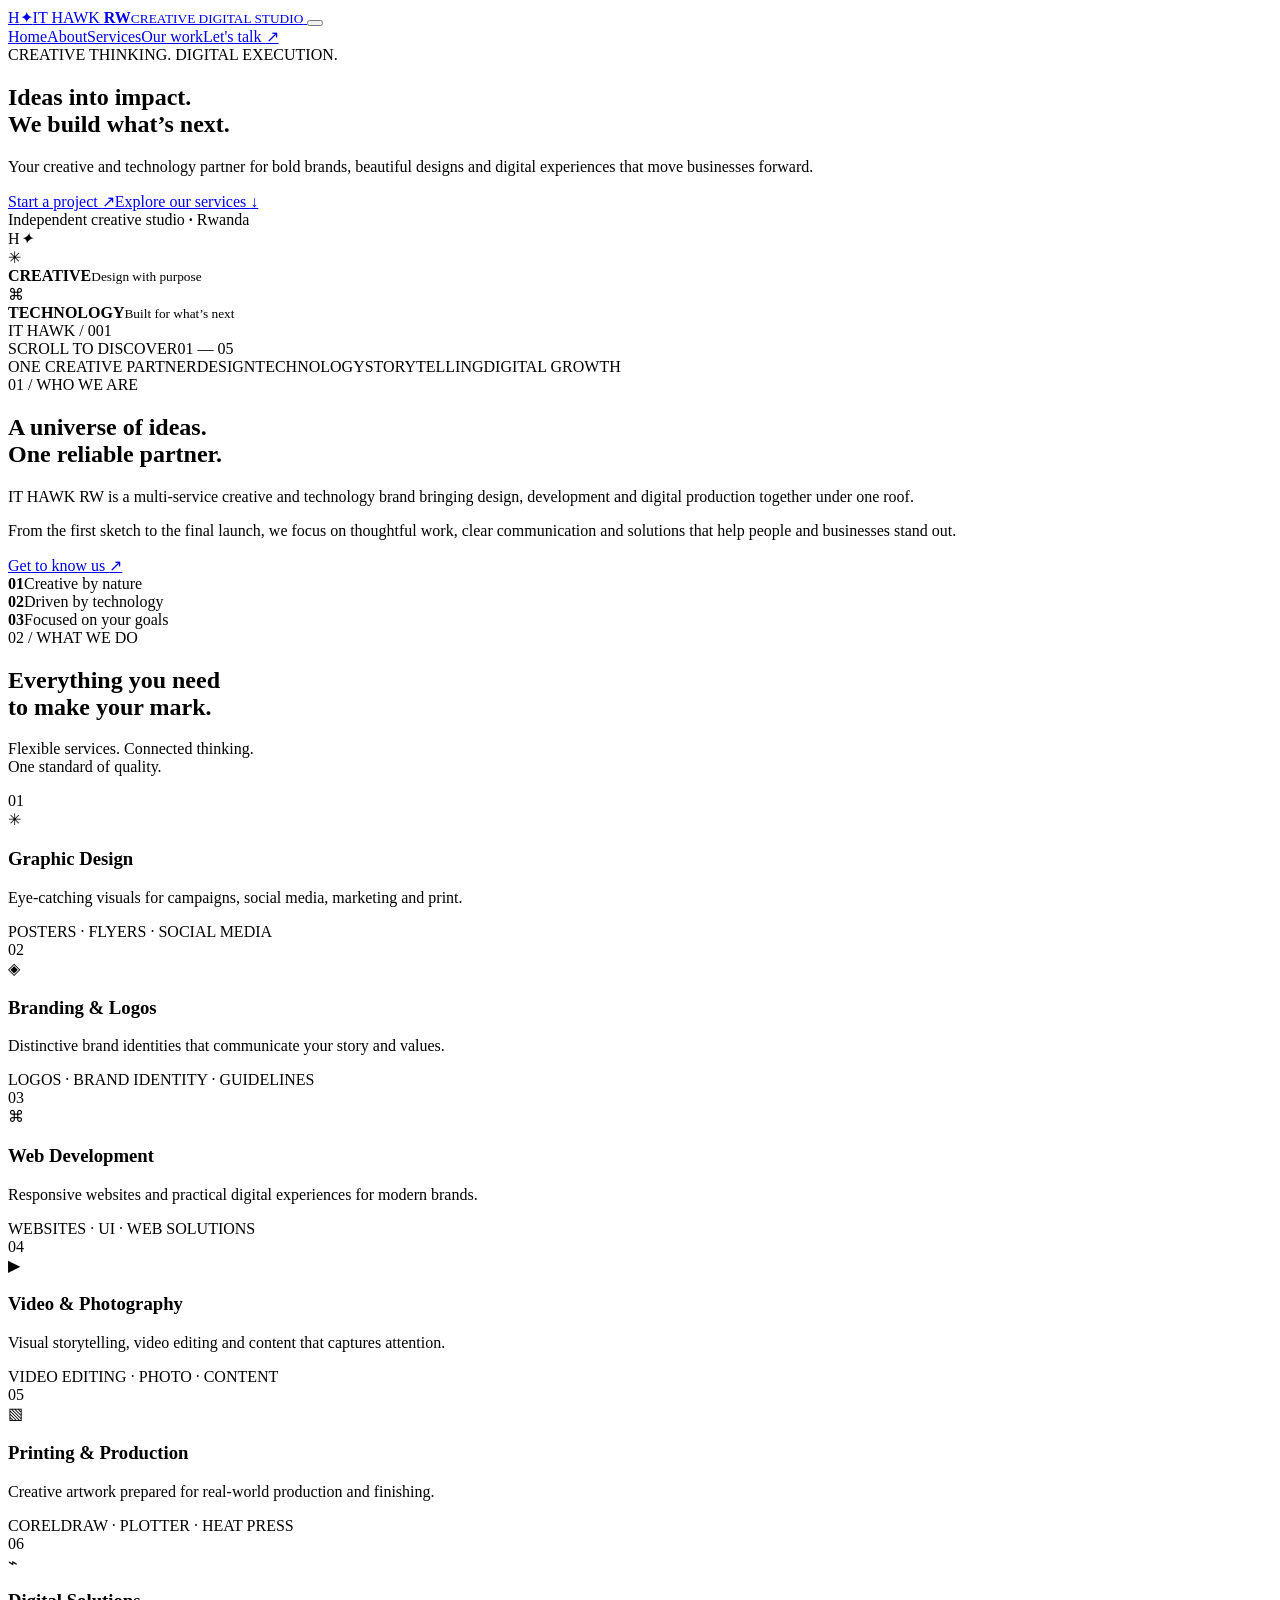
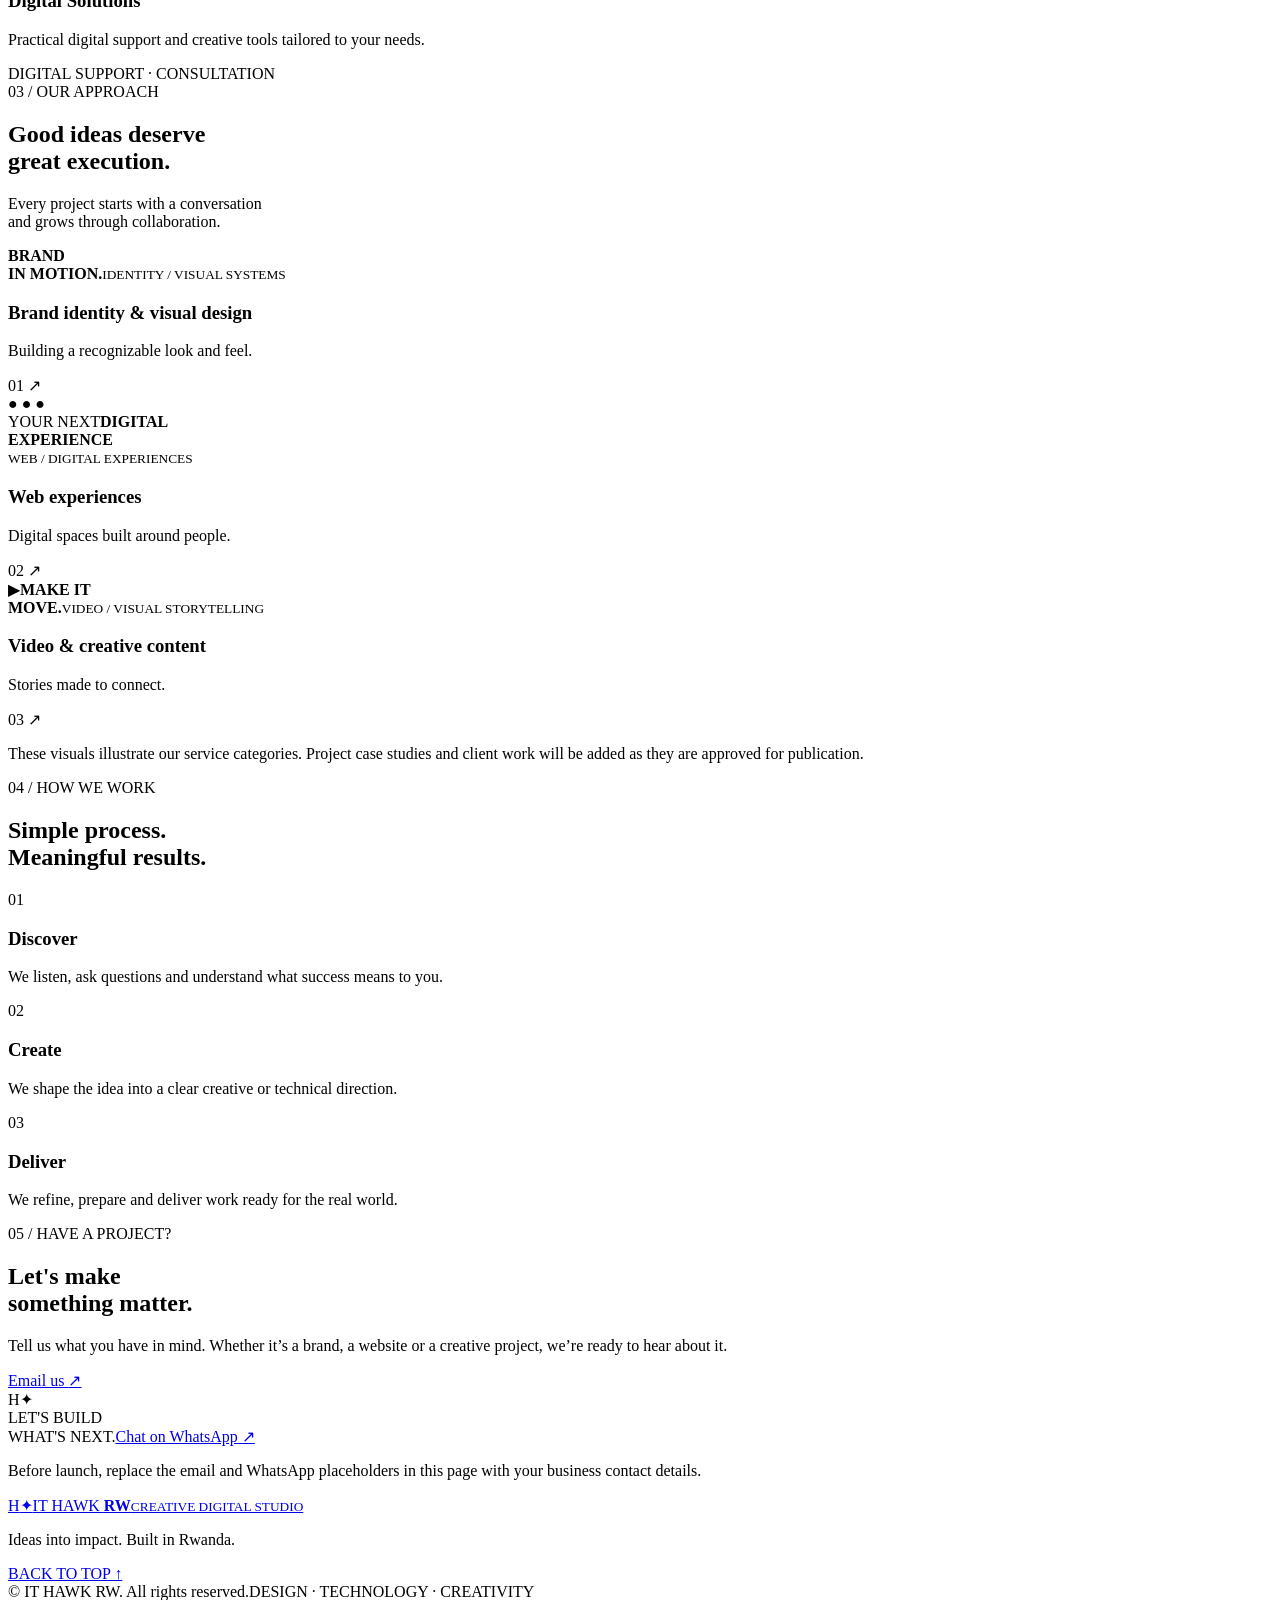
==== index.html @ 883e2d77 "Add IT HAWK RW business portfolio website" ====
<!DOCTYPE html>
<html lang="en">
<head>
  <meta charset="UTF-8">
  <meta name="viewport" content="width=device-width, initial-scale=1.0">
  <meta name="theme-color" content="#080d18">
  <meta name="description" content="IT HAWK RW — creative design, web development, video production, branding and digital solutions in Rwanda.">
  <meta name="keywords" content="IT HAWK RW, graphic design Rwanda, web development Rwanda, logo design, video editing, printing, digital solutions">
  <meta property="og:title" content="IT HAWK RW | Creative Digital Solutions">
  <meta property="og:description" content="Ideas into impact. Design, development and digital creativity from Rwanda.">
  <meta property="og:type" content="website">
  <title>IT HAWK RW | Creative Digital Solutions</title>
  <link rel="icon" href="favicon.svg" type="image/svg+xml">
  <link rel="preconnect" href="https://fonts.googleapis.com">
  <link rel="preconnect" href="https://fonts.gstatic.com" crossorigin>
  <link href="https://fonts.googleapis.com/css2?family=DM+Sans:wght@400;500;600;700&family=Space+Grotesk:wght@400;500;600;700&display=swap" rel="stylesheet">
  <link rel="stylesheet" href="styles.css">
</head>
<body>
  <div class="ambient ambient-one"></div><div class="ambient ambient-two"></div>
  <header class="site-header" id="top">
    <nav class="nav container" aria-label="Main navigation">
      <a class="brand" href="#top" aria-label="IT HAWK RW home">
        <span class="brand-mark">H<span>✦</span></span><span class="brand-name">IT HAWK <b>RW</b><small>CREATIVE DIGITAL STUDIO</small></span>
      </a>
      <button class="menu-toggle" aria-label="Toggle navigation" aria-expanded="false"><span></span><span></span><span></span></button>
      <div class="nav-links">
        <a href="#home">Home</a><a href="#about">About</a><a href="#services">Services</a><a href="#work">Our work</a><a href="#contact" class="nav-cta">Let's talk <span>↗</span></a>
      </div>
    </nav>
  </header>

  <main>
    <section class="hero section container" id="home">
      <div class="hero-copy reveal">
        <div class="eyebrow"><span class="status-dot"></span> CREATIVE THINKING. DIGITAL EXECUTION.</div>
        <h1>Ideas into <span class="gradient-text">impact.</span><br>We build what’s next.</h1>
        <p class="hero-description">Your creative and technology partner for bold brands, beautiful designs and digital experiences that move businesses forward.</p>
        <div class="hero-actions"><a class="button button-primary" href="#contact">Start a project <span>↗</span></a><a class="text-link" href="#services">Explore our services <span>↓</span></a></div>
        <div class="hero-note"><span class="note-line"></span><span>Independent creative studio <b>·</b> Rwanda</span></div>
      </div>
      <div class="hero-art reveal" aria-label="Abstract digital artwork">
        <div class="orbit orbit-a"></div><div class="orbit orbit-b"></div>
        <div class="art-grid"></div>
        <div class="art-core"><div class="core-ring"></div><span>H</span><i>✦</i></div>
        <div class="float-card card-top"><span class="mini-icon">✳</span><div><b>CREATIVE</b><small>Design with purpose</small></div></div>
        <div class="float-card card-bottom"><span class="mini-icon">⌘</span><div><b>TECHNOLOGY</b><small>Built for what’s next</small></div></div>
        <span class="art-label">IT HAWK / 001</span>
      </div>
      <div class="hero-bottom"><span>SCROLL TO DISCOVER</span><span class="scroll-line"></span><span>01 — 05</span></div>
    </section>

    <section class="trust-strip"><div class="container trust-inner"><span>ONE CREATIVE PARTNER</span><i></i><span>DESIGN</span><i></i><span>TECHNOLOGY</span><i></i><span>STORYTELLING</span><i></i><span>DIGITAL GROWTH</span></div></section>

    <section class="section container about-section" id="about">
      <div class="section-kicker reveal">01 / WHO WE ARE</div>
      <div class="about-grid">
        <h2 class="section-heading reveal">A universe of ideas.<br><span class="muted">One reliable partner.</span></h2>
        <div class="about-copy reveal"><p>IT HAWK RW is a multi-service creative and technology brand bringing design, development and digital production together under one roof.</p><p>From the first sketch to the final launch, we focus on thoughtful work, clear communication and solutions that help people and businesses stand out.</p><a class="text-link" href="#contact">Get to know us <span>↗</span></a></div>
      </div>
      <div class="value-row reveal"><div><strong>01</strong><span>Creative by nature</span></div><div><strong>02</strong><span>Driven by technology</span></div><div><strong>03</strong><span>Focused on your goals</span></div></div>
    </section>

    <section class="section services-section" id="services"><div class="container">
      <div class="section-kicker reveal">02 / WHAT WE DO</div>
      <div class="section-title-row reveal"><h2 class="section-heading">Everything you need<br><span class="muted">to make your mark.</span></h2><p>Flexible services. Connected thinking.<br>One standard of quality.</p></div>
      <div class="services-grid">
        <article class="service-card reveal"><span class="service-number">01</span><div class="service-icon">✳</div><h3>Graphic Design</h3><p>Eye-catching visuals for campaigns, social media, marketing and print.</p><span class="service-tags">POSTERS · FLYERS · SOCIAL MEDIA</span></article>
        <article class="service-card reveal"><span class="service-number">02</span><div class="service-icon">◈</div><h3>Branding & Logos</h3><p>Distinctive brand identities that communicate your story and values.</p><span class="service-tags">LOGOS · BRAND IDENTITY · GUIDELINES</span></article>
        <article class="service-card reveal"><span class="service-number">03</span><div class="service-icon">⌘</div><h3>Web Development</h3><p>Responsive websites and practical digital experiences for modern brands.</p><span class="service-tags">WEBSITES · UI · WEB SOLUTIONS</span></article>
        <article class="service-card reveal"><span class="service-number">04</span><div class="service-icon">▶</div><h3>Video & Photography</h3><p>Visual storytelling, video editing and content that captures attention.</p><span class="service-tags">VIDEO EDITING · PHOTO · CONTENT</span></article>
        <article class="service-card reveal"><span class="service-number">05</span><div class="service-icon">▧</div><h3>Printing & Production</h3><p>Creative artwork prepared for real-world production and finishing.</p><span class="service-tags">CORELDRAW · PLOTTER · HEAT PRESS</span></article>
        <article class="service-card reveal"><span class="service-number">06</span><div class="service-icon">⌁</div><h3>Digital Solutions</h3><p>Practical digital support and creative tools tailored to your needs.</p><span class="service-tags">DIGITAL SUPPORT · CONSULTATION</span></article>
      </div>
    </div></section>

    <section class="section container work-section" id="work">
      <div class="section-kicker reveal">03 / OUR APPROACH</div>
      <div class="section-title-row reveal"><h2 class="section-heading">Good ideas deserve<br><span class="muted">great execution.</span></h2><p>Every project starts with a conversation<br>and grows through collaboration.</p></div>
      <div class="work-grid">
        <article class="work-card work-large reveal"><div class="work-visual visual-brand"><span class="visual-orbit"></span><b>BRAND<br>IN MOTION.</b><small>IDENTITY / VISUAL SYSTEMS</small></div><div class="work-caption"><div><h3>Brand identity & visual design</h3><p>Building a recognizable look and feel.</p></div><span>01 ↗</span></div></article>
        <article class="work-card reveal"><div class="work-visual visual-web"><div class="browser-frame"><div class="browser-dots">● ● ●</div><div class="browser-content"><span>YOUR NEXT</span><b>DIGITAL<br>EXPERIENCE</b><i></i></div></div><small>WEB / DIGITAL EXPERIENCES</small></div><div class="work-caption"><div><h3>Web experiences</h3><p>Digital spaces built around people.</p></div><span>02 ↗</span></div></article>
        <article class="work-card reveal"><div class="work-visual visual-motion"><span class="play-symbol">▶</span><b>MAKE IT<br>MOVE.</b><small>VIDEO / VISUAL STORYTELLING</small></div><div class="work-caption"><div><h3>Video & creative content</h3><p>Stories made to connect.</p></div><span>03 ↗</span></div></article>
      </div>
      <p class="work-disclaimer">These visuals illustrate our service categories. Project case studies and client work will be added as they are approved for publication.</p>
    </section>

    <section class="process-section"><div class="container section">
      <div class="section-kicker reveal">04 / HOW WE WORK</div><h2 class="section-heading reveal">Simple process.<br><span class="muted">Meaningful results.</span></h2>
      <div class="process-grid"><div class="process-step reveal"><span>01</span><h3>Discover</h3><p>We listen, ask questions and understand what success means to you.</p></div><div class="process-step reveal"><span>02</span><h3>Create</h3><p>We shape the idea into a clear creative or technical direction.</p></div><div class="process-step reveal"><span>03</span><h3>Deliver</h3><p>We refine, prepare and deliver work ready for the real world.</p></div></div>
    </div></section>

    <section class="section container contact-section" id="contact">
      <div class="contact-panel reveal"><div class="contact-copy"><div class="section-kicker">05 / HAVE A PROJECT?</div><h2>Let's make<br><span class="gradient-text">something matter.</span></h2><p>Tell us what you have in mind. Whether it’s a brand, a website or a creative project, we’re ready to hear about it.</p><a class="button button-primary" href="mailto:YOUR_EMAIL_HERE?subject=Project%20inquiry%20-%20IT%20HAWK%20RW">Email us <span>↗</span></a></div><div class="contact-side"><div class="contact-orbit">H<span>✦</span></div><span>LET'S BUILD<br>WHAT'S NEXT.</span><a href="https://wa.me/YOUR_WHATSAPP_NUMBER" class="whatsapp-link" target="_blank" rel="noopener">Chat on WhatsApp ↗</a></div></div>
      <p class="contact-note">Before launch, replace the email and WhatsApp placeholders in this page with your business contact details.</p>
    </section>
  </main>

  <footer class="footer"><div class="container footer-main"><a class="brand" href="#top"><span class="brand-mark">H<span>✦</span></span><span class="brand-name">IT HAWK <b>RW</b><small>CREATIVE DIGITAL STUDIO</small></span></a><p>Ideas into impact. Built in Rwanda.</p><a href="#top" class="back-top">BACK TO TOP ↑</a></div><div class="container footer-bottom"><span>© <span id="year"></span> IT HAWK RW. All rights reserved.</span><span>DESIGN · TECHNOLOGY · CREATIVITY</span></div></footer>
  <script src="script.js"></script>
</body>
</html>
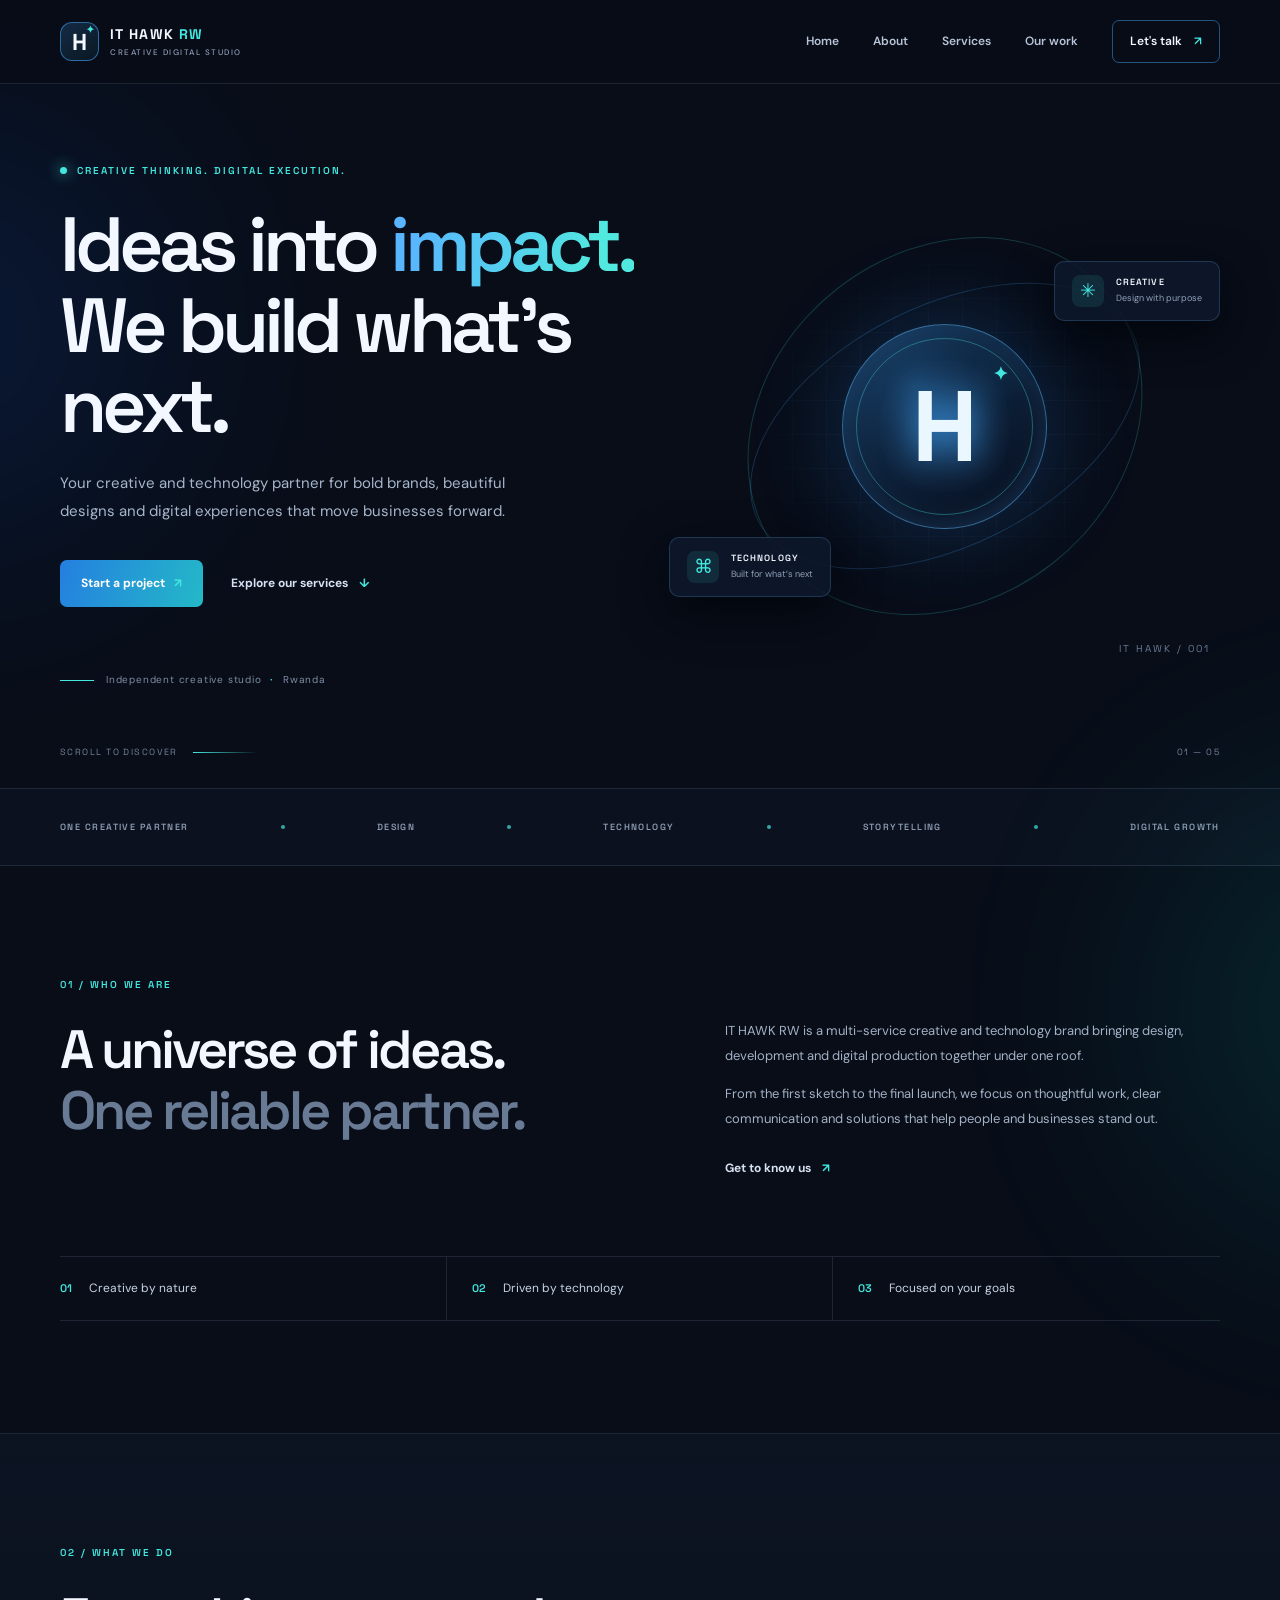
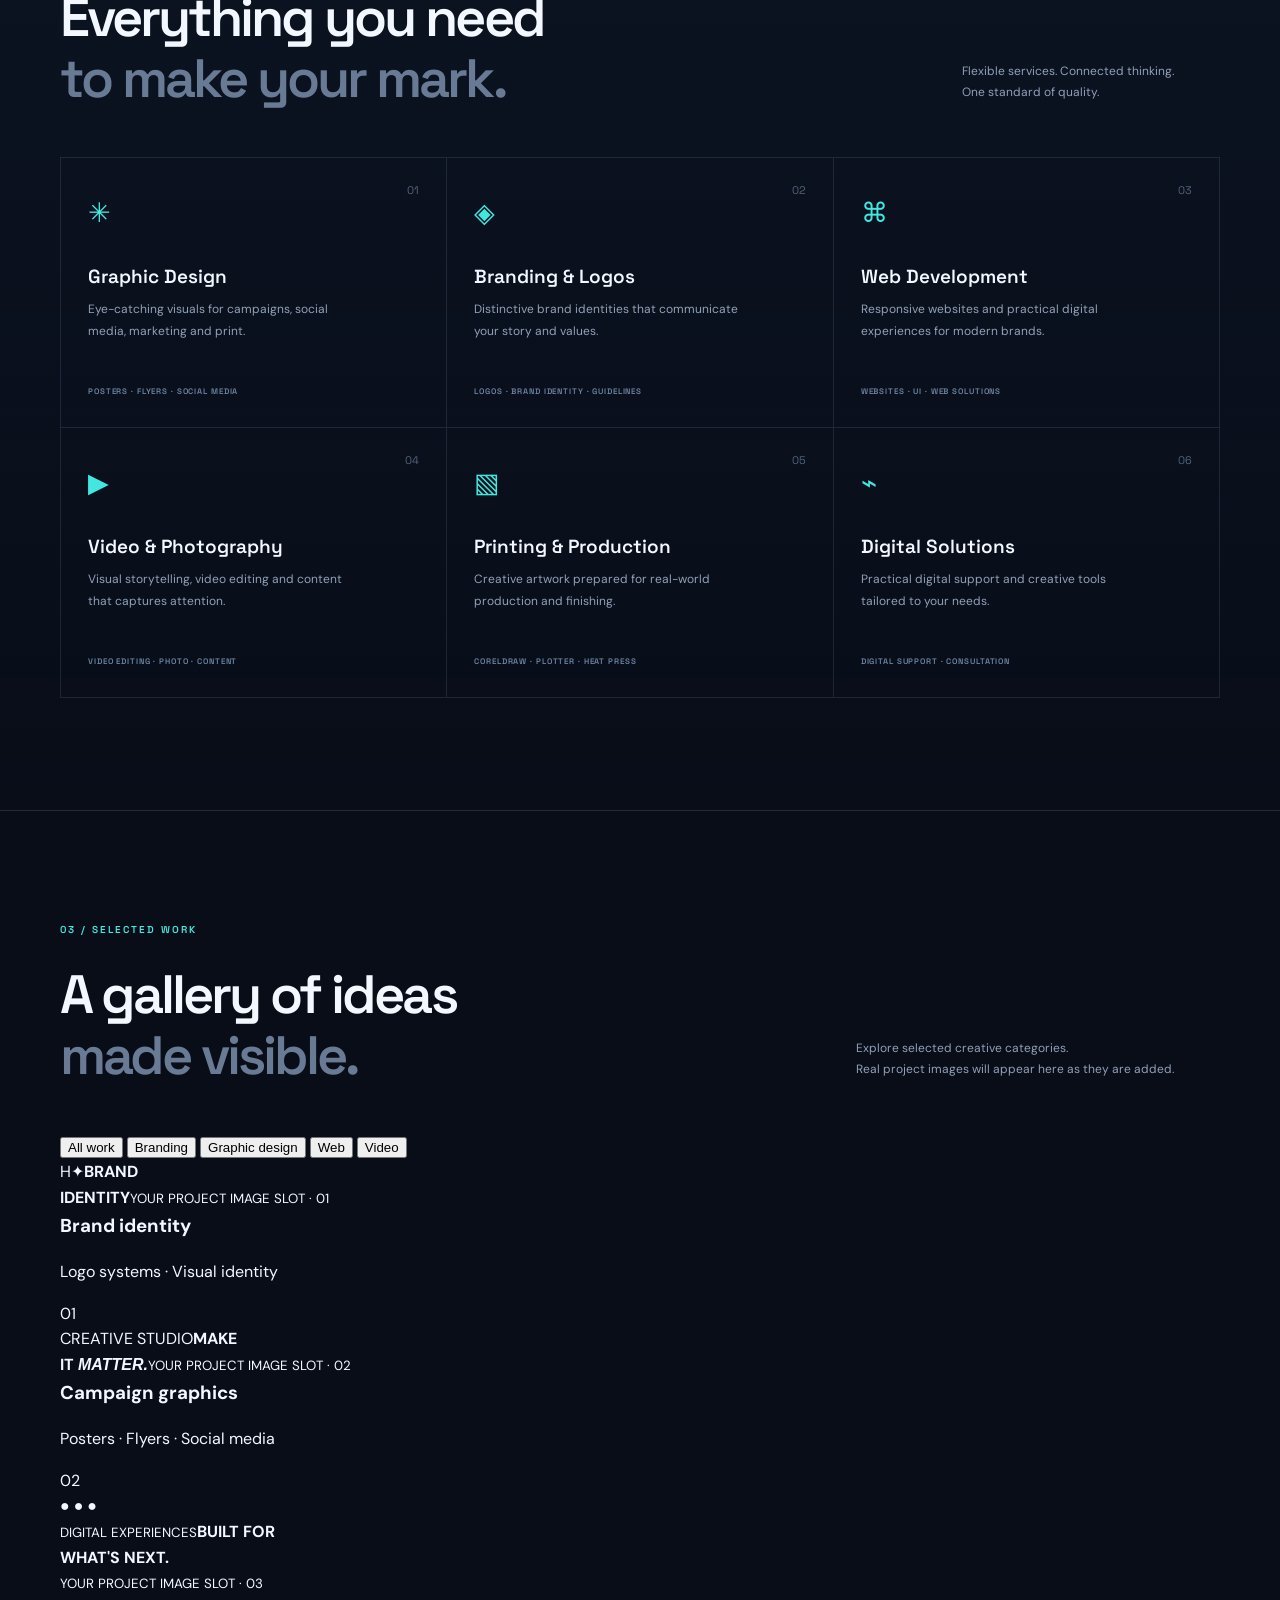
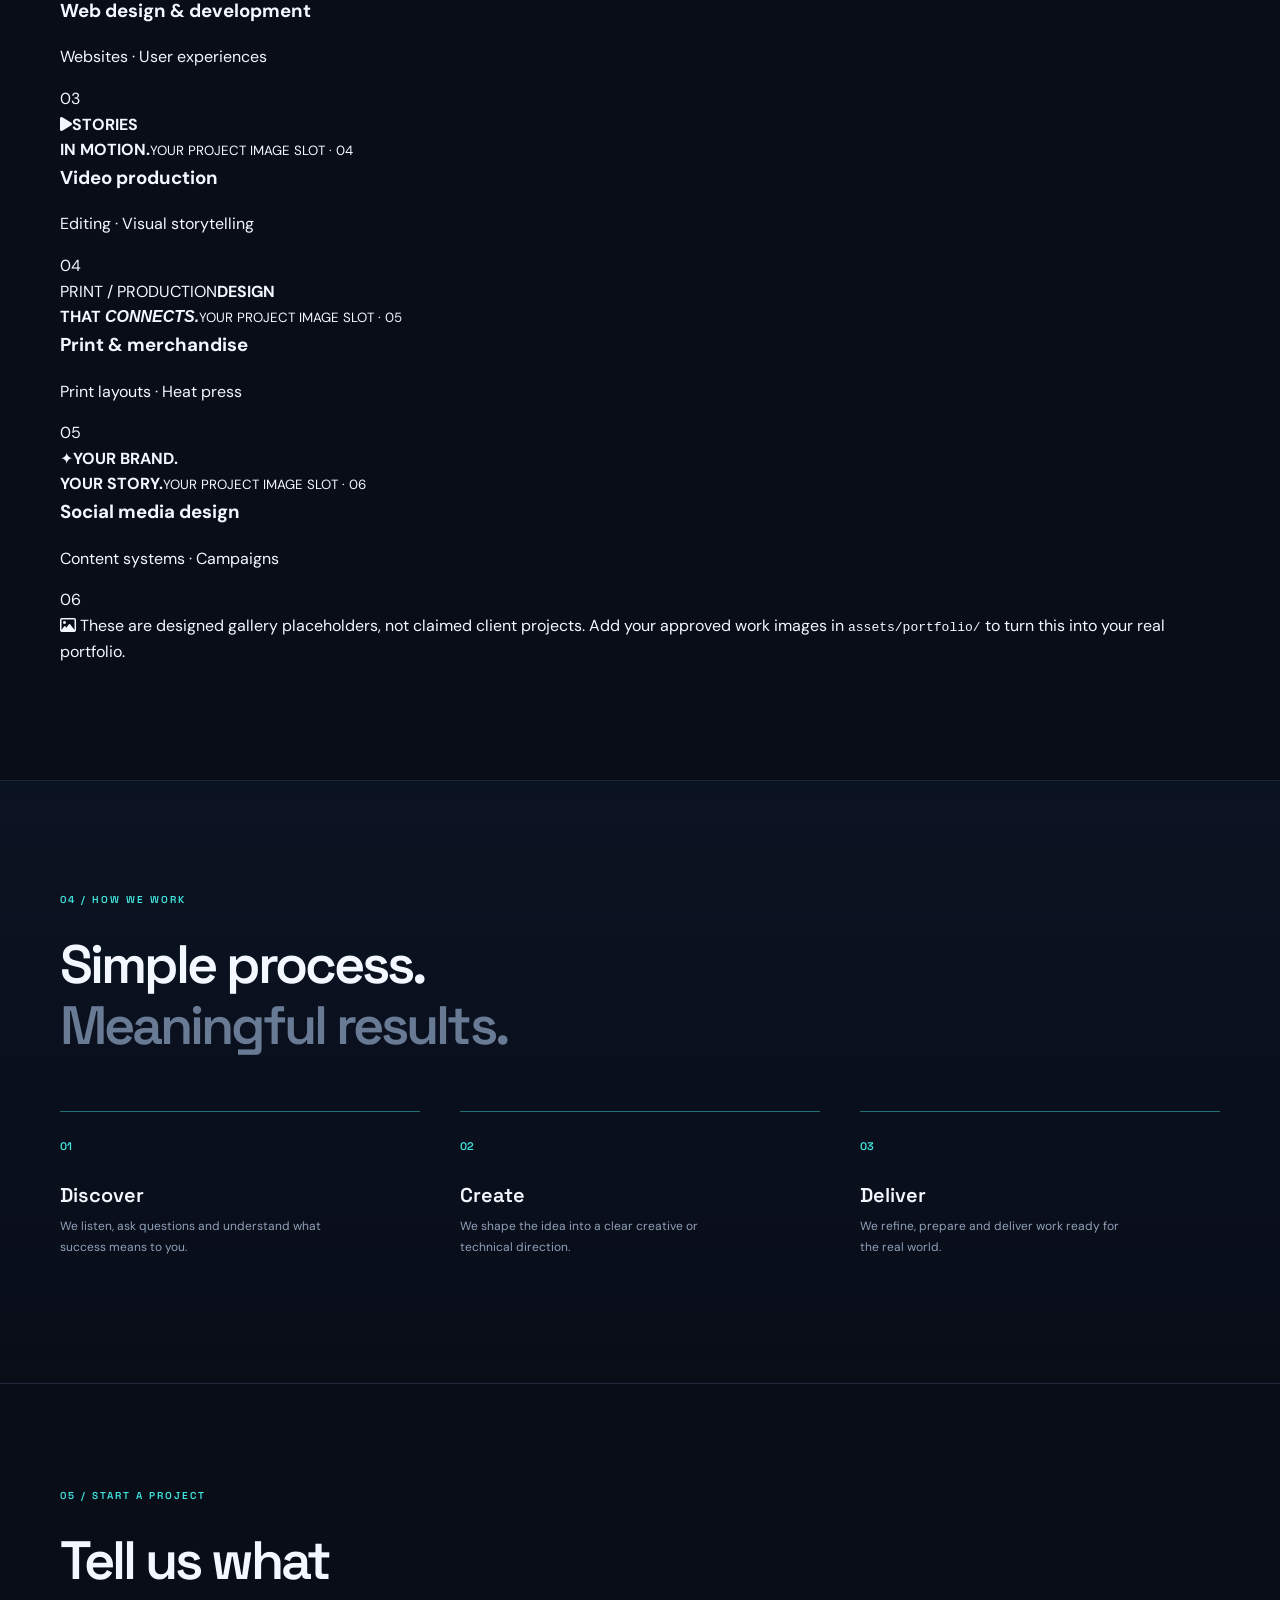
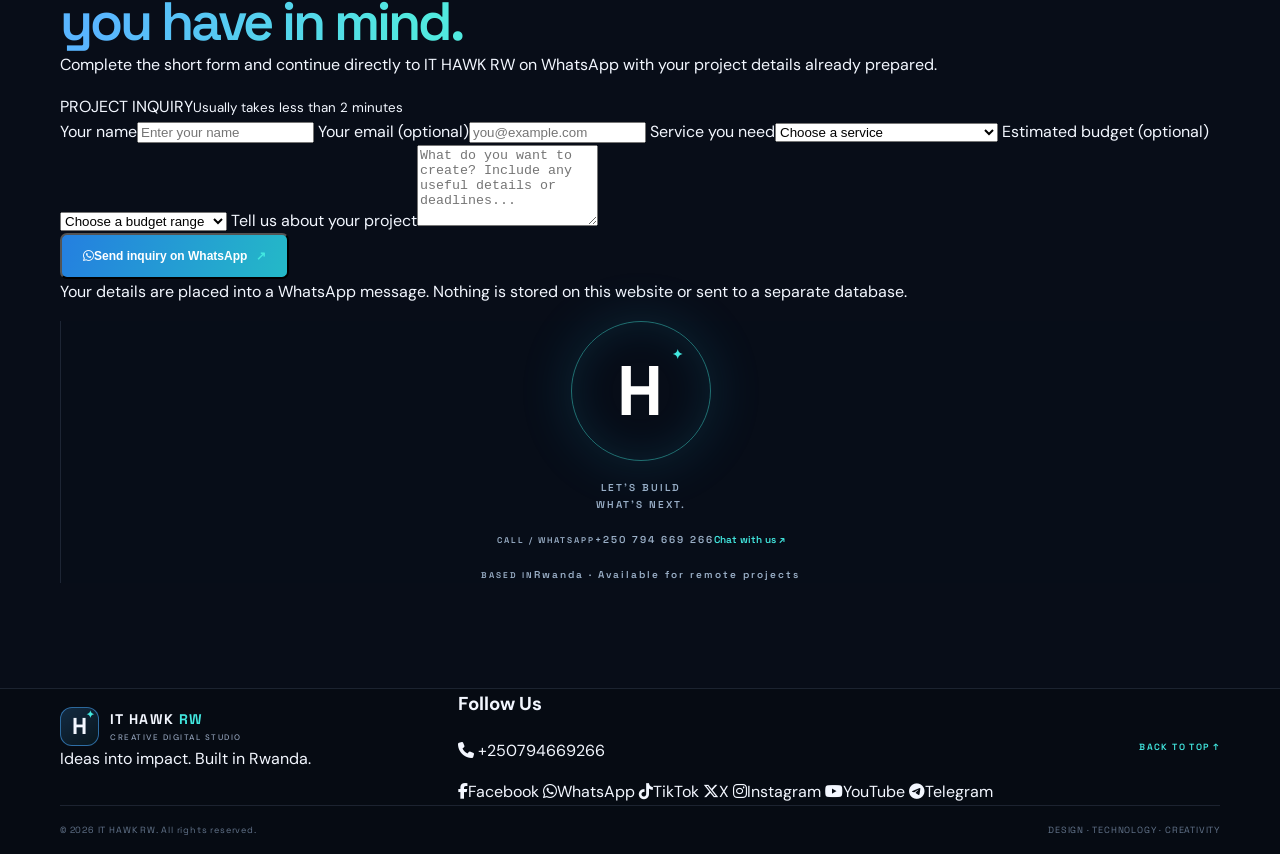
==== commit b5b3b4b4: "Upgrade portfolio gallery and WhatsApp inquiry experience" ====
--- a/index.html
+++ b/index.html
@@ -15,6 +15,7 @@
   <link rel="preconnect" href="https://fonts.gstatic.com" crossorigin>
   <link href="https://fonts.googleapis.com/css2?family=DM+Sans:wght@400;500;600;700&family=Space+Grotesk:wght@400;500;600;700&display=swap" rel="stylesheet">
   <link rel="stylesheet" href="styles.css">
+  <link rel="stylesheet" href="https://cdnjs.cloudflare.com/ajax/libs/font-awesome/6.5.2/css/all.min.css" referrerpolicy="no-referrer">
 </head>
 <body>
   <div class="ambient ambient-one"></div><div class="ambient ambient-two"></div>
@@ -75,14 +76,42 @@
     </div></section>
 
     <section class="section container work-section" id="work">
-      <div class="section-kicker reveal">03 / OUR APPROACH</div>
-      <div class="section-title-row reveal"><h2 class="section-heading">Good ideas deserve<br><span class="muted">great execution.</span></h2><p>Every project starts with a conversation<br>and grows through collaboration.</p></div>
-      <div class="work-grid">
-        <article class="work-card work-large reveal"><div class="work-visual visual-brand"><span class="visual-orbit"></span><b>BRAND<br>IN MOTION.</b><small>IDENTITY / VISUAL SYSTEMS</small></div><div class="work-caption"><div><h3>Brand identity & visual design</h3><p>Building a recognizable look and feel.</p></div><span>01 ↗</span></div></article>
-        <article class="work-card reveal"><div class="work-visual visual-web"><div class="browser-frame"><div class="browser-dots">● ● ●</div><div class="browser-content"><span>YOUR NEXT</span><b>DIGITAL<br>EXPERIENCE</b><i></i></div></div><small>WEB / DIGITAL EXPERIENCES</small></div><div class="work-caption"><div><h3>Web experiences</h3><p>Digital spaces built around people.</p></div><span>02 ↗</span></div></article>
-        <article class="work-card reveal"><div class="work-visual visual-motion"><span class="play-symbol">▶</span><b>MAKE IT<br>MOVE.</b><small>VIDEO / VISUAL STORYTELLING</small></div><div class="work-caption"><div><h3>Video & creative content</h3><p>Stories made to connect.</p></div><span>03 ↗</span></div></article>
+      <div class="section-kicker reveal">03 / SELECTED WORK</div>
+      <div class="section-title-row reveal"><h2 class="section-heading">A gallery of ideas<br><span class="muted">made visible.</span></h2><p>Explore selected creative categories.<br>Real project images will appear here as they are added.</p></div>
+      <div class="gallery-filters reveal" role="group" aria-label="Filter portfolio projects">
+        <button class="gallery-filter active" type="button" data-filter="all" aria-pressed="true">All work</button>
+        <button class="gallery-filter" type="button" data-filter="branding" aria-pressed="false">Branding</button>
+        <button class="gallery-filter" type="button" data-filter="graphic" aria-pressed="false">Graphic design</button>
+        <button class="gallery-filter" type="button" data-filter="web" aria-pressed="false">Web</button>
+        <button class="gallery-filter" type="button" data-filter="video" aria-pressed="false">Video</button>
       </div>
-      <p class="work-disclaimer">These visuals illustrate our service categories. Project case studies and client work will be added as they are approved for publication.</p>
+      <div class="gallery-grid" id="portfolio-gallery">
+        <article class="gallery-card reveal" data-category="branding">
+          <div class="gallery-art gallery-brand"><span class="gallery-art-mark">H<span>✦</span></span><b>BRAND<br>IDENTITY</b><small>YOUR PROJECT IMAGE SLOT · 01</small></div>
+          <div class="gallery-caption"><div><h3>Brand identity</h3><p>Logo systems · Visual identity</p></div><span>01</span></div>
+        </article>
+        <article class="gallery-card reveal" data-category="graphic">
+          <div class="gallery-art gallery-poster"><span class="poster-kicker">CREATIVE STUDIO</span><b>MAKE<br>IT <i>MATTER.</i></b><small>YOUR PROJECT IMAGE SLOT · 02</small></div>
+          <div class="gallery-caption"><div><h3>Campaign graphics</h3><p>Posters · Flyers · Social media</p></div><span>02</span></div>
+        </article>
+        <article class="gallery-card reveal" data-category="web">
+          <div class="gallery-art gallery-interface"><div class="mini-browser"><div class="mini-browser-top">● ● ●</div><div class="mini-browser-body"><small>DIGITAL EXPERIENCES</small><b>BUILT FOR<br>WHAT'S NEXT.</b><i></i></div></div><small>YOUR PROJECT IMAGE SLOT · 03</small></div>
+          <div class="gallery-caption"><div><h3>Web design & development</h3><p>Websites · User experiences</p></div><span>03</span></div>
+        </article>
+        <article class="gallery-card reveal" data-category="video">
+          <div class="gallery-art gallery-motion"><span class="motion-play"><i class="fa-solid fa-play"></i></span><b>STORIES<br>IN MOTION.</b><small>YOUR PROJECT IMAGE SLOT · 04</small></div>
+          <div class="gallery-caption"><div><h3>Video production</h3><p>Editing · Visual storytelling</p></div><span>04</span></div>
+        </article>
+        <article class="gallery-card reveal" data-category="graphic">
+          <div class="gallery-art gallery-print"><span>PRINT / PRODUCTION</span><b>DESIGN<br>THAT <i>CONNECTS.</i></b><small>YOUR PROJECT IMAGE SLOT · 05</small></div>
+          <div class="gallery-caption"><div><h3>Print & merchandise</h3><p>Print layouts · Heat press</p></div><span>05</span></div>
+        </article>
+        <article class="gallery-card reveal" data-category="branding">
+          <div class="gallery-art gallery-social"><span class="social-orbit">✦</span><b>YOUR BRAND.<br>YOUR STORY.</b><small>YOUR PROJECT IMAGE SLOT · 06</small></div>
+          <div class="gallery-caption"><div><h3>Social media design</h3><p>Content systems · Campaigns</p></div><span>06</span></div>
+        </article>
+      </div>
+      <p class="gallery-note"><i class="fa-regular fa-image"></i> These are designed gallery placeholders, not claimed client projects. Add your approved work images in <code>assets/portfolio/</code> to turn this into your real portfolio.</p>
     </section>
 
     <section class="process-section"><div class="container section">
@@ -91,12 +120,50 @@
     </div></section>
 
     <section class="section container contact-section" id="contact">
-      <div class="contact-panel reveal"><div class="contact-copy"><div class="section-kicker">05 / HAVE A PROJECT?</div><h2>Let's make<br><span class="gradient-text">something matter.</span></h2><p>Tell us what you have in mind. Whether it’s a brand, a website or a creative project, we’re ready to hear about it.</p><a class="button button-primary" href="mailto:YOUR_EMAIL_HERE?subject=Project%20inquiry%20-%20IT%20HAWK%20RW">Email us <span>↗</span></a></div><div class="contact-side"><div class="contact-orbit">H<span>✦</span></div><span>LET'S BUILD<br>WHAT'S NEXT.</span><a href="https://wa.me/YOUR_WHATSAPP_NUMBER" class="whatsapp-link" target="_blank" rel="noopener">Chat on WhatsApp ↗</a></div></div>
-      <p class="contact-note">Before launch, replace the email and WhatsApp placeholders in this page with your business contact details.</p>
+      <div class="contact-heading reveal"><div class="section-kicker">05 / START A PROJECT</div><h2 class="section-heading">Tell us what<br><span class="gradient-text">you have in mind.</span></h2><p>Complete the short form and continue directly to IT HAWK RW on WhatsApp with your project details already prepared.</p></div>
+      <div class="contact-layout">
+        <form class="inquiry-form reveal" id="inquiry-form">
+          <div class="form-heading"><span>PROJECT INQUIRY</span><small>Usually takes less than 2 minutes</small></div>
+          <div class="form-grid">
+            <label>Your name<input type="text" name="name" autocomplete="name" placeholder="Enter your name" required minlength="2"></label>
+            <label>Your email <span class="optional">(optional)</span><input type="email" name="email" autocomplete="email" placeholder="you@example.com"></label>
+            <label>Service you need<select name="service" required><option value="">Choose a service</option><option>Graphic design</option><option>Branding & logo design</option><option>Web development</option><option>Video editing & photography</option><option>Printing & production</option><option>Social media management/design</option><option>Other digital solution</option></select></label>
+            <label>Estimated budget <span class="optional">(optional)</span><select name="budget"><option value="">Choose a budget range</option><option>Under RWF 50,000</option><option>RWF 50,000 – 150,000</option><option>RWF 150,000 – 500,000</option><option>Above RWF 500,000</option><option>Let's discuss</option></select></label>
+            <label class="form-full">Tell us about your project<textarea name="message" rows="5" placeholder="What do you want to create? Include any useful details or deadlines..." required minlength="10"></textarea></label>
+          </div>
+          <button class="button button-primary inquiry-submit" type="submit"><i class="fa-brands fa-whatsapp"></i> Send inquiry on WhatsApp <span>↗</span></button>
+          <p class="form-privacy">Your details are placed into a WhatsApp message. Nothing is stored on this website or sent to a separate database.</p>
+          <p class="form-feedback" id="form-feedback" role="status" aria-live="polite"></p>
+        </form>
+        <aside class="contact-side contact-info reveal">
+          <div class="contact-orbit">H<span>✦</span></div><span>LET'S BUILD<br>WHAT'S NEXT.</span>
+          <div class="direct-contact"><small>CALL / WHATSAPP</small><a href="tel:+250794669266">+250 794 669 266</a><a class="whatsapp-link" href="https://wa.me/250794669266?text=Hello%20IT%20HAWK%20RW%2C%20I%20would%20like%20to%20discuss%20a%20project." target="_blank" rel="noopener noreferrer">Chat with us ↗</a></div>
+          <div class="direct-contact"><small>BASED IN</small><span>Rwanda · Available for remote projects</span></div>
+        </aside>
+      </div>
     </section>
   </main>
 
-  <footer class="footer"><div class="container footer-main"><a class="brand" href="#top"><span class="brand-mark">H<span>✦</span></span><span class="brand-name">IT HAWK <b>RW</b><small>CREATIVE DIGITAL STUDIO</small></span></a><p>Ideas into impact. Built in Rwanda.</p><a href="#top" class="back-top">BACK TO TOP ↑</a></div><div class="container footer-bottom"><span>© <span id="year"></span> IT HAWK RW. All rights reserved.</span><span>DESIGN · TECHNOLOGY · CREATIVITY</span></div></footer>
+  <footer class="footer">
+    <div class="container footer-main">
+      <div class="footer-brand"><a class="brand" href="#top"><span class="brand-mark">H<span>✦</span></span><span class="brand-name">IT HAWK <b>RW</b><small>CREATIVE DIGITAL STUDIO</small></span></a><p>Ideas into impact. Built in Rwanda.</p></div>
+      <div class="footer-social">
+        <h3>Follow Us</h3>
+        <p class="footer-contact"><i class="fa-solid fa-phone"></i> <a href="tel:+250794669266">+250794669266</a></p>
+        <div class="social-icons">
+          <a class="social-pro facebook" href="https://www.facebook.com/mrhawk734" target="_blank" rel="noopener noreferrer" aria-label="Facebook"><i class="fa-brands fa-facebook-f"></i><span class="label">Facebook</span></a>
+          <a class="social-pro whatsapp" href="https://wa.me/250794669266" target="_blank" rel="noopener noreferrer" aria-label="WhatsApp"><i class="fa-brands fa-whatsapp"></i><span class="label">WhatsApp</span></a>
+          <a class="social-pro tiktok" href="https://www.tiktok.com/@mrhawk733" target="_blank" rel="noopener noreferrer" aria-label="TikTok"><i class="fa-brands fa-tiktok"></i><span class="label">TikTok</span></a>
+          <a class="social-pro twitter" href="https://x.com/mrhawk2007" target="_blank" rel="noopener noreferrer" aria-label="X"><i class="fa-brands fa-x-twitter"></i><span class="label">X</span></a>
+          <a class="social-pro instagram" href="https://www.instagram.com/hawk_mrperfect/" target="_blank" rel="noopener noreferrer" aria-label="Instagram"><i class="fa-brands fa-instagram"></i><span class="label">Instagram</span></a>
+          <a class="social-pro youtube" href="https://youtube.com/@mrhawk_rw" target="_blank" rel="noopener noreferrer" aria-label="YouTube"><i class="fa-brands fa-youtube"></i><span class="label">YouTube</span></a>
+          <a class="social-pro telegram" href="https://t.me/it_hawk_rw" target="_blank" rel="noopener noreferrer" aria-label="Telegram"><i class="fa-brands fa-telegram"></i><span class="label">Telegram</span></a>
+        </div>
+      </div>
+      <a href="#top" class="back-top">BACK TO TOP ↑</a>
+    </div>
+    <div class="container footer-bottom"><span>© <span id="year"></span> IT HAWK RW. All rights reserved.</span><span>DESIGN · TECHNOLOGY · CREATIVITY</span></div>
+  </footer>
   <script src="script.js"></script>
 </body>
 </html>
--- a/styles.css
+++ b/styles.css
@@ -0,0 +1 @@
+:root{--bg:#080d18;--panel:#0d1524;--panel2:#101c2e;--text:#f3f7ff;--muted:#91a0b8;--line:rgba(151,177,215,.15);--blue:#48a9ff;--cyan:#42e8e0;--font:'DM Sans',sans-serif;--display:'Space Grotesk',sans-serif}*{box-sizing:border-box}html{scroll-behavior:smooth;scroll-padding-top:90px}body{margin:0;background:var(--bg);color:var(--text);font-family:var(--font);line-height:1.6;overflow-x:hidden}a{color:inherit;text-decoration:none}.container{width:min(1160px,calc(100% - 48px));margin-inline:auto}.section{padding-block:112px;position:relative}.ambient{position:absolute;width:420px;height:420px;border-radius:50%;filter:blur(120px);opacity:.13;pointer-events:none}.ambient-one{background:#176bff;top:120px;left:-260px}.ambient-two{background:#00c9c0;top:800px;right:-300px}.site-header{height:84px;position:sticky;top:0;z-index:20;background:rgba(8,13,24,.82);backdrop-filter:blur(18px);border-bottom:1px solid var(--line)}.nav{height:100%;display:flex;align-items:center;justify-content:space-between}.brand{display:inline-flex;align-items:center;gap:11px}.brand-mark{width:39px;height:39px;border:1px solid rgba(72,169,255,.55);border-radius:12px;display:grid;place-items:center;font:700 23px var(--display);color:var(--text);position:relative;background:linear-gradient(145deg,rgba(72,169,255,.2),rgba(66,232,224,.05))}.brand-mark span{font-size:10px;color:var(--cyan);position:absolute;right:4px;top:0}.brand-name{font:700 14px var(--display);letter-spacing:.08em;line-height:1.15}.brand-name b{color:var(--cyan)}.brand-name small{display:block;font:500 8px var(--font);letter-spacing:.19em;color:var(--muted);margin-top:5px}.nav-links{display:flex;align-items:center;gap:34px;color:#b8c4d7;font-size:12px;font-weight:600}.nav-links a{transition:color .2s}.nav-links a:hover,.text-link:hover{color:var(--cyan)}.nav-cta{border:1px solid rgba(72,169,255,.45);padding:11px 17px;border-radius:7px;color:var(--text)}.nav-cta span,.button span{color:var(--cyan);margin-left:9px}.menu-toggle{display:none;background:none;border:0;padding:8px}.menu-toggle span{display:block;width:23px;height:2px;background:white;margin:5px}.hero{min-height:690px;display:grid;grid-template-columns:1.05fr .95fr;align-items:center;padding-top:80px;padding-bottom:100px}.eyebrow,.section-kicker{font:600 10px var(--display);letter-spacing:.2em;color:var(--cyan)}.eyebrow{display:flex;align-items:center;gap:10px}.status-dot{width:7px;height:7px;border-radius:50%;background:var(--cyan);box-shadow:0 0 14px var(--cyan)}h1,h2,h3,p{margin-top:0}.hero h1{font:600 clamp(48px,6vw,78px)/1.05 var(--display);letter-spacing:-.065em;margin:27px 0 23px}.gradient-text{background:linear-gradient(100deg,#59b5ff 10%,#51e9df 85%);-webkit-background-clip:text;background-clip:text;color:transparent}.hero-description{max-width:480px;color:#a7b5ca;font-size:15px;line-height:1.9}.hero-actions{display:flex;align-items:center;gap:28px;margin-top:34px}.button{display:inline-flex;align-items:center;justify-content:center;padding:14px 21px;border-radius:7px;font-size:12px;font-weight:700;transition:transform .2s,box-shadow .2s}.button:hover{transform:translateY(-3px);box-shadow:0 12px 32px rgba(38,145,255,.2)}.button-primary{background:linear-gradient(110deg,#247fe0,#24b9c7);color:white}.text-link{font-size:12px;font-weight:700;color:#d7e1f1}.text-link span{color:var(--cyan);margin-left:8px}.hero-note{display:flex;align-items:center;gap:12px;margin-top:65px;color:#7f8da4;font-size:10px;letter-spacing:.08em}.hero-note b{color:var(--cyan);padding-inline:5px}.note-line{width:34px;height:1px;background:var(--cyan)}.hero-art{height:490px;position:relative;display:grid;place-items:center}.art-grid{position:absolute;inset:10%;background-image:linear-gradient(rgba(100,160,220,.09) 1px,transparent 1px),linear-gradient(90deg,rgba(100,160,220,.09) 1px,transparent 1px);background-size:34px 34px;mask-image:radial-gradient(ellipse,black,transparent 70%)}.orbit{position:absolute;border:1px solid rgba(72,169,255,.22);border-radius:50%;transform:rotate(-27deg)}.orbit-a{width:420px;height:240px}.orbit-b{width:350px;height:420px;transform:rotate(52deg);border-color:rgba(66,232,224,.2)}.art-core{width:205px;height:205px;border-radius:50%;display:grid;place-items:center;position:relative;background:radial-gradient(circle at 35% 30%,#183f66,#0a1426 66%);box-shadow:0 0 90px rgba(38,145,255,.25),inset 0 0 35px rgba(72,169,255,.2);border:1px solid rgba(92,187,255,.5);font:700 100px var(--display);color:#eaf7ff;text-shadow:0 0 35px #43aaff}.art-core i{position:absolute;font-style:normal;color:var(--cyan);font-size:18px;right:38px;top:37px}.core-ring{position:absolute;inset:13px;border:1px solid rgba(66,232,224,.35);border-radius:50%}.float-card{position:absolute;display:flex;gap:12px;align-items:center;padding:13px 17px;background:rgba(13,25,43,.88);border:1px solid rgba(104,174,240,.22);border-radius:10px;box-shadow:0 15px 45px #02060d}.card-top{top:80px;right:0}.card-bottom{bottom:74px;left:0}.mini-icon{width:32px;height:32px;border-radius:8px;background:rgba(66,232,224,.1);display:grid;place-items:center;color:var(--cyan);font-size:19px}.float-card b,.float-card small{display:block}.float-card b{font:600 9px var(--display);letter-spacing:.12em}.float-card small{font-size:9px;color:var(--muted);margin-top:3px}.art-label{position:absolute;bottom:16px;right:10px;font:10px var(--display);letter-spacing:.2em;color:#667891}.hero-bottom{position:absolute;bottom:30px;left:0;right:0;display:flex;align-items:center;gap:15px;color:#72829a;font:9px var(--display);letter-spacing:.16em}.scroll-line{height:1px;width:65px;background:linear-gradient(90deg,var(--cyan),transparent)}.hero-bottom span:last-child{margin-left:auto}.trust-strip{border-block:1px solid var(--line);background:rgba(13,21,36,.55)}.trust-inner{height:76px;display:flex;align-items:center;justify-content:space-between;color:#8d9cb2;font:600 9px var(--display);letter-spacing:.16em}.trust-inner i{width:4px;height:4px;border-radius:50%;background:var(--cyan);opacity:.7}.section-kicker{margin-bottom:28px}.about-grid{display:grid;grid-template-columns:1.1fr .9fr;gap:60px}.section-heading{font:600 clamp(35px,4.4vw,54px)/1.13 var(--display);letter-spacing:-.055em;margin-bottom:0}.muted{color:#687a94}.about-copy{max-width:465px;color:#a3b1c5;font-size:13px;line-height:1.9}.about-copy p+p{margin-top:14px}.about-copy .text-link{display:inline-block;margin-top:12px}.value-row{margin-top:75px;border-top:1px solid var(--line);border-bottom:1px solid var(--line);display:grid;grid-template-columns:repeat(3,1fr)}.value-row div{display:flex;align-items:center;gap:17px;padding:22px 25px;border-right:1px solid var(--line);font-size:12px;color:#c8d4e5}.value-row div:first-child{padding-left:0}.value-row div:last-child{border:0}.value-row strong{font:600 11px var(--display);color:var(--cyan)}.services-section,.process-section{background:linear-gradient(180deg,rgba(13,22,38,.7),rgba(8,13,24,.25));border-block:1px solid var(--line)}.section-title-row{display:flex;align-items:end;justify-content:space-between;margin-bottom:48px}.section-title-row>p{font-size:12px;line-height:1.8;color:var(--muted);margin:0 4% 5px 0}.services-grid{display:grid;grid-template-columns:repeat(3,1fr);border-top:1px solid var(--line);border-left:1px solid var(--line)}.service-card{min-height:270px;padding:28px 27px 24px;border-right:1px solid var(--line);border-bottom:1px solid var(--line);position:relative;transition:background .25s}.service-card:hover{background:rgba(38,110,175,.09)}.service-number{position:absolute;top:25px;right:27px;color:#53647c;font:11px var(--display)}.service-icon{font-size:27px;color:var(--cyan);margin:5px 0 30px}.service-card h3{font:600 19px var(--display);margin-bottom:10px}.service-card p{font-size:12px;color:#91a1b8;line-height:1.8;max-width:270px;min-height:65px}.service-tags{font:600 8px var(--display);letter-spacing:.11em;color:#6e86a4}.work-section{padding-bottom:100px}.work-grid{display:grid;grid-template-columns:1.2fr 1fr;gap:24px}.work-card{min-width:0}.work-large{grid-row:span 2}.work-visual{height:260px;position:relative;overflow:hidden;border:1px solid var(--line);border-radius:10px;background:#0e1a2b;display:flex;flex-direction:column;justify-content:end;padding:25px}.work-large .work-visual{height:430px}.work-visual small{font:600 8px var(--display);letter-spacing:.17em;color:#91a9c7;z-index:1}.visual-brand{background:radial-gradient(circle at 75% 22%,#175c87,transparent 36%),linear-gradient(135deg,#132b46,#09111f)}.visual-brand>b{font:700 clamp(40px,5vw,64px)/.94 var(--display);letter-spacing:-.06em;margin-bottom:25px;z-index:1}.visual-orbit{position:absolute;width:340px;height:340px;border:1px solid rgba(68,224,221,.55);border-radius:50%;right:-65px;top:-115px;box-shadow:0 0 0 35px rgba(68,224,221,.035),0 0 0 70px rgba(68,224,221,.025)}.visual-web{background:radial-gradient(circle at 90% 0%,#164c80,transparent 45%),#101a2c;align-items:center;justify-content:center}.browser-frame{width:78%;height:175px;border:1px solid rgba(110,180,255,.4);border-radius:8px;background:#0a1423;box-shadow:0 20px 45px #050a12;overflow:hidden}.browser-dots{height:23px;border-bottom:1px solid var(--line);padding-left:12px;color:#5bc9d3;font-size:8px;letter-spacing:3px}.browser-content{padding:15px 22px}.browser-content span{font:9px var(--display);color:var(--cyan);letter-spacing:.2em}.browser-content b{display:block;font:700 25px/.95 var(--display);margin-top:8px}.browser-content i{display:block;width:45px;height:4px;background:linear-gradient(90deg,#48a9ff,#42e8e0);margin-top:12px}.visual-web>small{position:absolute;bottom:20px;left:25px}.visual-motion{background:radial-gradient(circle at 65% 35%,#3a2b7c,transparent 35%),linear-gradient(130deg,#18203b,#0b1323);align-items:flex-start}.visual-motion b{font:700 39px/.95 var(--display);letter-spacing:-.05em;margin-bottom:22px}.play-symbol{position:absolute;right:30px;top:35px;width:54px;height:54px;border:1px solid rgba(66,232,224,.6);border-radius:50%;display:grid;place-items:center;color:var(--cyan);padding-left:3px}.work-caption{display:flex;align-items:start;justify-content:space-between;padding:17px 3px 22px}.work-caption h3{font:600 14px var(--display);margin:0 0 4px}.work-caption p{font-size:10px;color:var(--muted);margin:0}.work-caption>span{font:10px var(--display);color:var(--cyan)}.work-disclaimer,.contact-note{color:#6f819a;font-size:10px}.process-grid{display:grid;grid-template-columns:repeat(3,1fr);gap:40px;margin-top:55px}.process-step{border-top:1px solid rgba(66,232,224,.45);padding-top:20px}.process-step>span{font:600 11px var(--display);color:var(--cyan)}.process-step h3{font:600 20px var(--display);margin:24px 0 8px}.process-step p{font-size:12px;color:var(--muted);line-height:1.8;max-width:270px}.contact-section{padding-top:105px;padding-bottom:105px}.contact-panel{min-height:400px;border:1px solid rgba(82,169,238,.28);border-radius:14px;background:radial-gradient(circle at 90% 10%,rgba(28,126,181,.22),transparent 35%),linear-gradient(120deg,#101d31,#0a1424);display:grid;grid-template-columns:1.2fr .8fr;overflow:hidden}.contact-copy{padding:55px 60px}.contact-copy .section-kicker{margin-bottom:25px}.contact-copy h2{font:600 clamp(42px,5vw,61px)/1.03 var(--display);letter-spacing:-.06em;margin-bottom:18px}.contact-copy p{max-width:430px;color:#9aaac0;font-size:13px;line-height:1.8;margin-bottom:26px}.contact-side{border-left:1px solid var(--line);display:flex;flex-direction:column;align-items:center;justify-content:center;gap:18px;background:rgba(5,12,22,.18);font:600 10px/1.7 var(--display);letter-spacing:.2em;color:#9bb0c8;text-align:center}.contact-orbit{width:140px;height:140px;border-radius:50%;border:1px solid rgba(66,232,224,.45);display:grid;place-items:center;font:700 70px var(--display);color:white;box-shadow:0 0 55px rgba(40,170,220,.16),inset 0 0 40px rgba(40,170,220,.13);position:relative}.contact-orbit span{font-size:13px;color:var(--cyan);position:absolute;right:25px;top:24px}.whatsapp-link{font-size:10px;letter-spacing:0;color:var(--cyan);margin-top:7px}.contact-note{margin-top:13px}.footer{border-top:1px solid var(--line);background:#060b13}.footer-main{min-height:115px;display:flex;align-items:center;justify-content:space-between}.footer-main>p{margin:0;color:#8494aa;font-size:11px}.back-top{font:600 9px var(--display);letter-spacing:.15em;color:var(--cyan)}.footer-bottom{border-top:1px solid var(--line);padding-block:18px;display:flex;justify-content:space-between;color:#63748b;font:9px var(--display);letter-spacing:.09em}.reveal{opacity:0;transform:translateY(20px);transition:opacity .7s ease,transform .7s ease}.reveal.is-visible{opacity:1;transform:translateY(0)}@media(max-width:850px){.container{width:min(100% - 36px,680px)}.nav-links{gap:18px}.hero{grid-template-columns:1fr;padding-top:85px}.hero-art{height:410px;margin-top:20px}.hero-copy{max-width:650px}.about-grid{gap:30px}.services-grid{grid-template-columns:repeat(2,1fr)}.work-grid{grid-template-columns:1fr 1fr}.work-large{grid-row:auto;grid-column:span 2}.work-large .work-visual{height:340px}.contact-copy{padding:45px 35px}}@media(max-width:600px){.section{padding-block:78px}.site-header{height:72px}.container{width:calc(100% - 36px)}.menu-toggle{display:block}.nav-links{display:none;position:absolute;top:71px;left:0;right:0;padding:20px 24px 25px;background:#0a1220;border-bottom:1px solid var(--line);flex-direction:column;align-items:stretch;gap:0}.nav-links.open{display:flex}.nav-links a{padding:13px 0;border-bottom:1px solid var(--line)}.nav-links .nav-cta{padding:12px 15px;margin-top:12px;text-align:center;border:1px solid rgba(72,169,255,.45)}.hero{padding-top:70px;padding-bottom:85px;min-height:0}.hero h1{font-size:clamp(45px,13vw,65px)}.hero-description{font-size:13px}.hero-actions{gap:18px;flex-wrap:wrap}.hero-note{margin-top:43px}.hero-art{height:340px;margin-inline:-12px}.orbit-a{width:300px;height:180px}.orbit-b{width:260px;height:320px}.art-core{width:155px;height:155px;font-size:75px}.card-top{top:30px;right:0}.card-bottom{bottom:36px;left:0}.float-card{padding:9px 11px}.float-card small{font-size:8px}.trust-inner{height:auto;min-height:70px;flex-wrap:wrap;justify-content:center;gap:12px 17px;padding-block:17px;font-size:8px}.trust-inner i{width:3px;height:3px}.about-grid,.contact-panel{grid-template-columns:1fr;gap:25px}.section-heading{font-size:39px}.about-copy{font-size:12px}.value-row{margin-top:45px;grid-template-columns:1fr}.value-row div,.value-row div:first-child{padding:15px 0;border-right:0;border-bottom:1px solid var(--line)}.value-row div:last-child{border:0}.section-title-row{display:block}.section-title-row>p{margin-top:18px}.services-grid{grid-template-columns:1fr}.service-card{min-height:230px;padding:24px}.service-icon{margin-bottom:22px}.service-card p{min-height:0}.work-grid{grid-template-columns:1fr}.work-large{grid-column:auto}.work-large .work-visual{height:300px}.work-visual{height:240px}.process-grid{grid-template-columns:1fr;gap:25px;margin-top:38px}.process-step{padding-top:15px}.process-step h3{margin-top:15px}.contact-copy{padding:38px 25px}.contact-copy h2{font-size:45px}.contact-side{border-left:0;border-top:1px solid var(--line);padding:35px 20px}.footer-main{padding-block:25px;gap:20px;align-items:flex-start;flex-wrap:wrap}.footer-main>p{width:100%;order:3}.footer-bottom{gap:12px;flex-direction:column}.hero-bottom{bottom:22px}.work-disclaimer{line-height:1.7}}@media(prefers-reduced-motion:reduce){html{scroll-behavior:auto}*,*::before,*::after{transition:none!important;animation:none!important}.reveal{opacity:1;transform:none}}
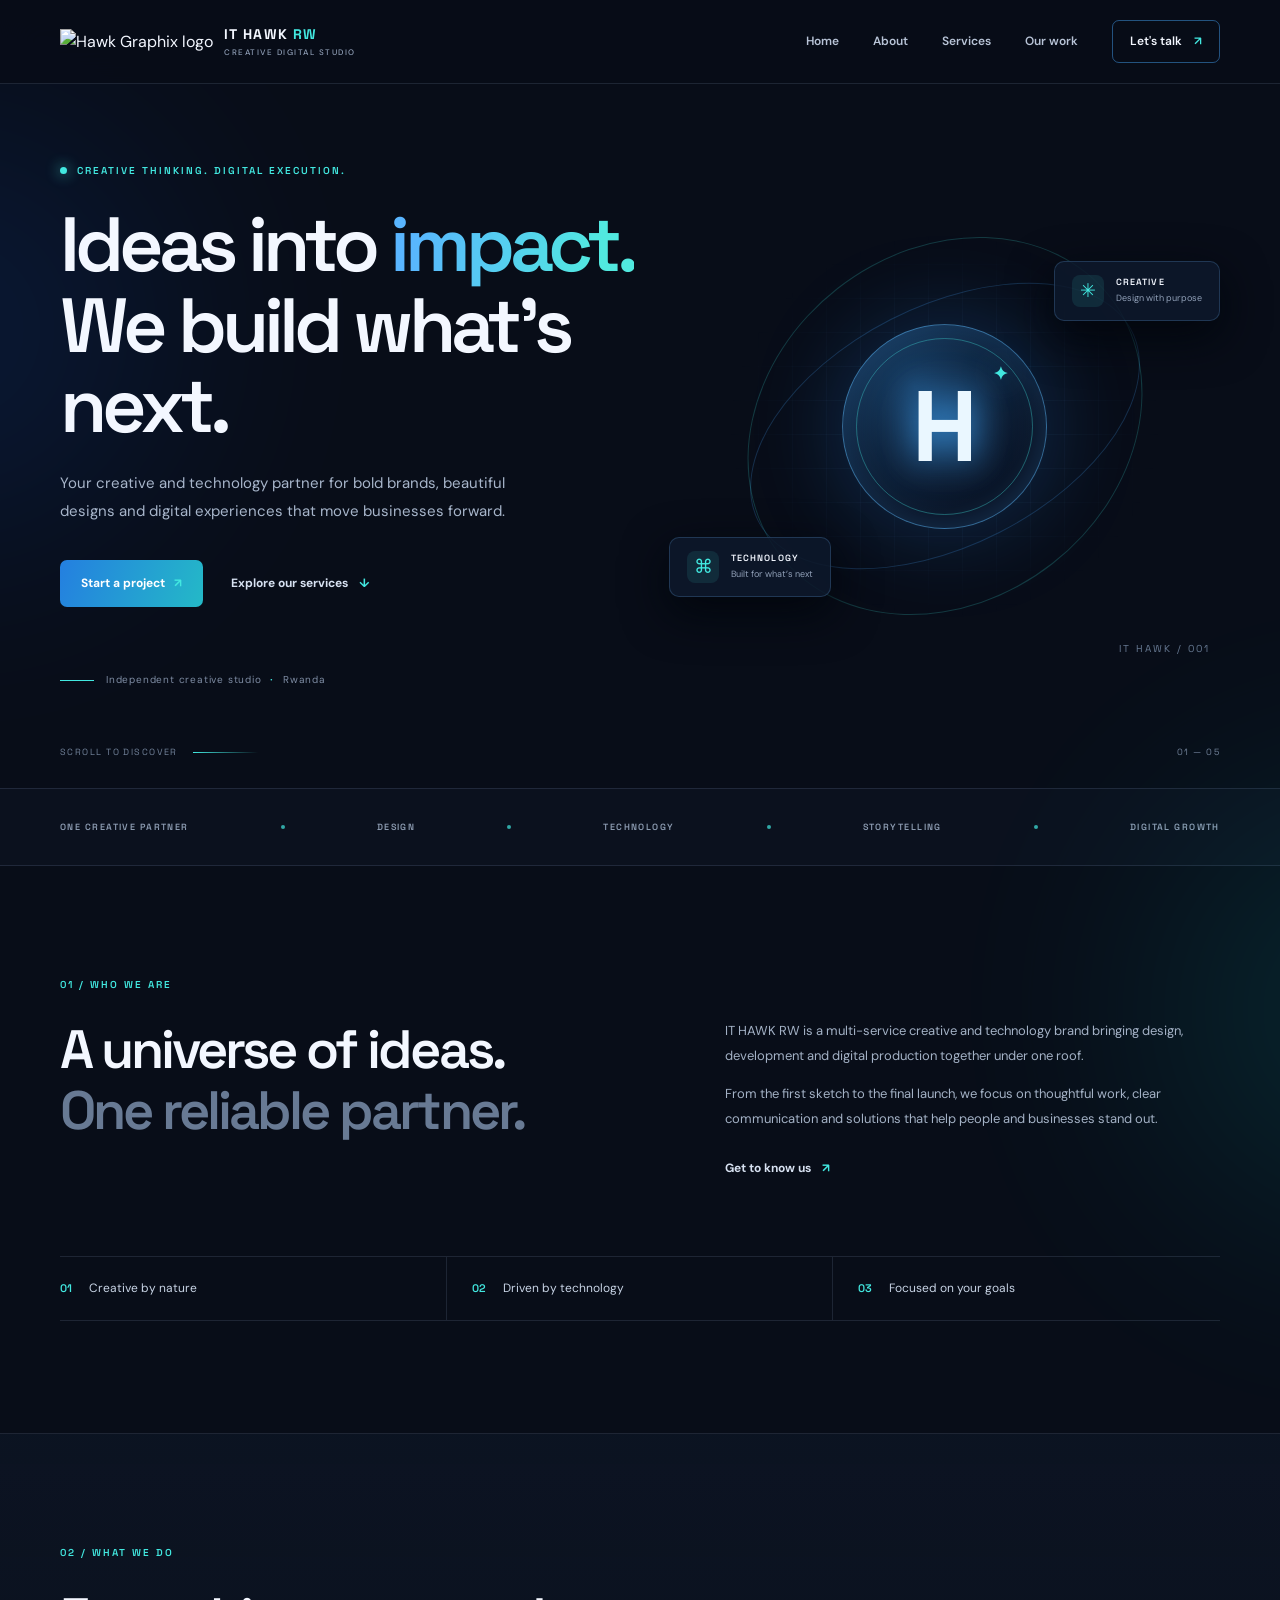
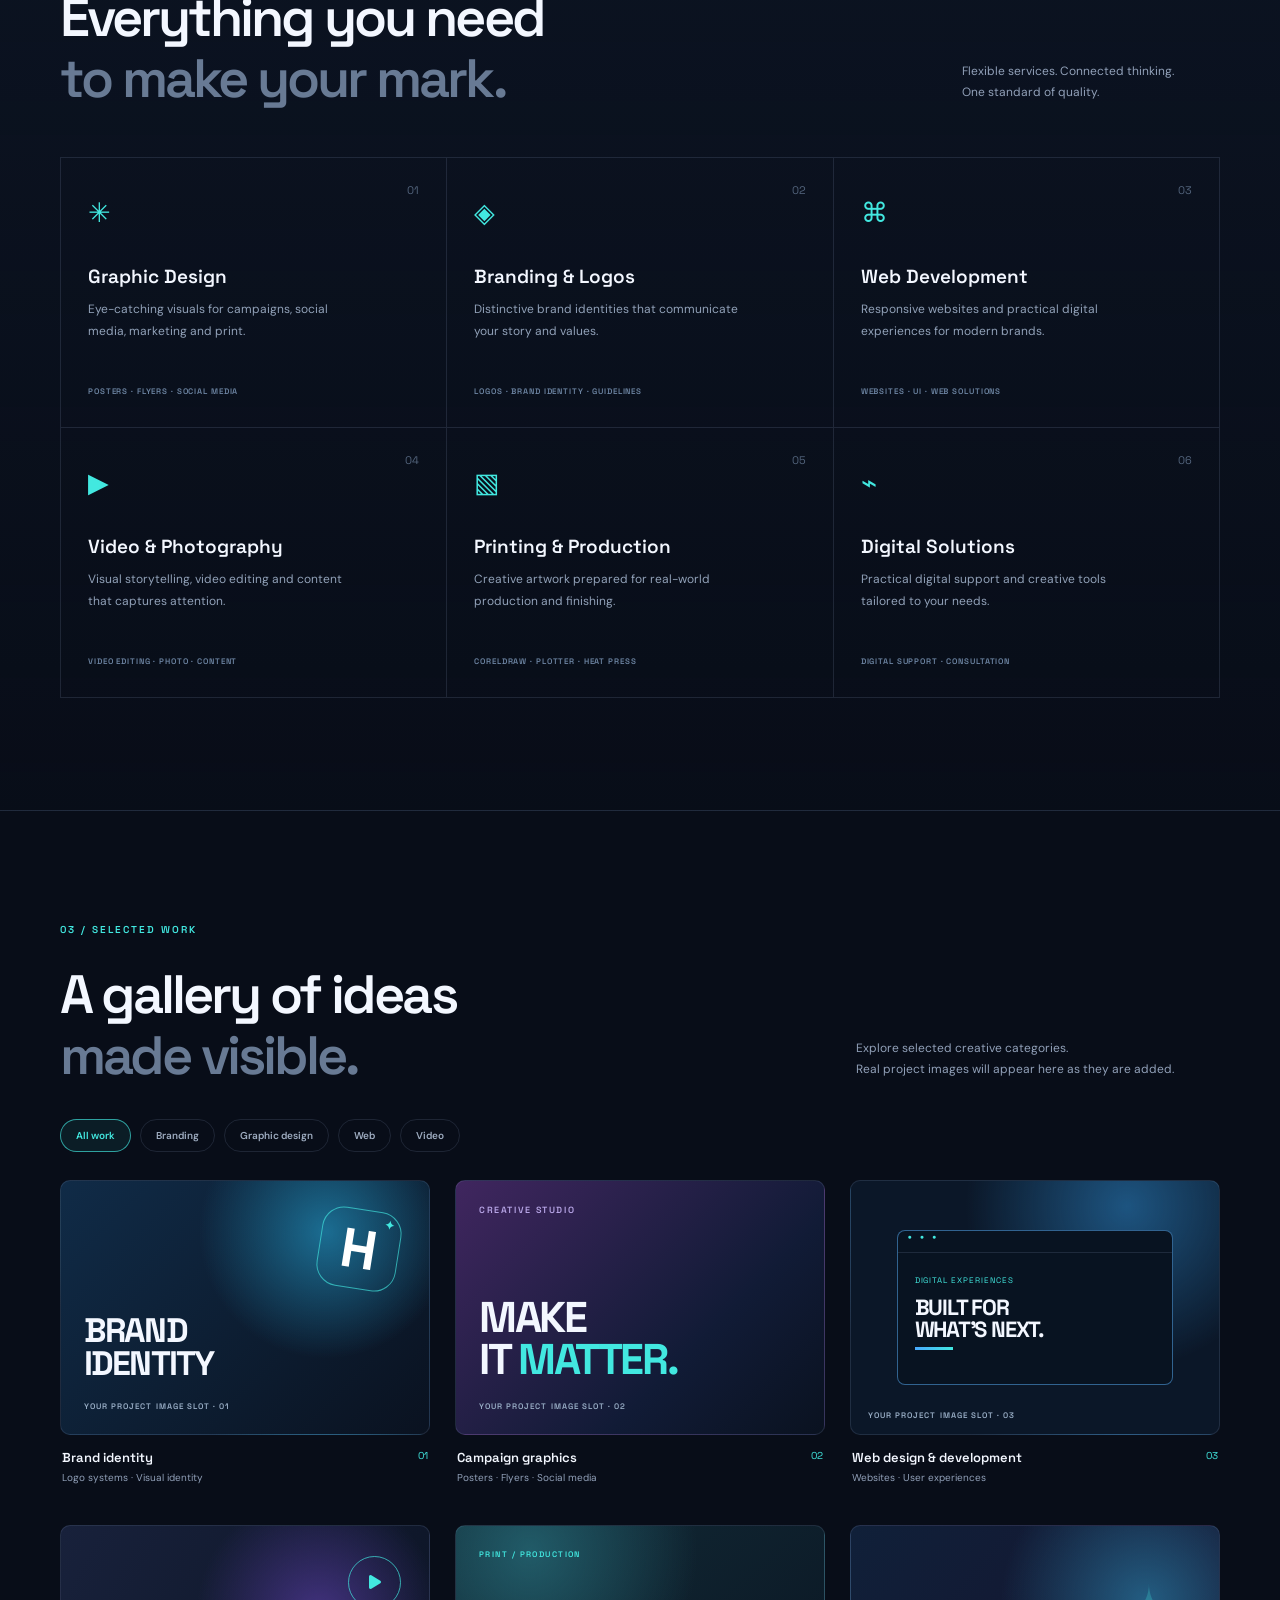
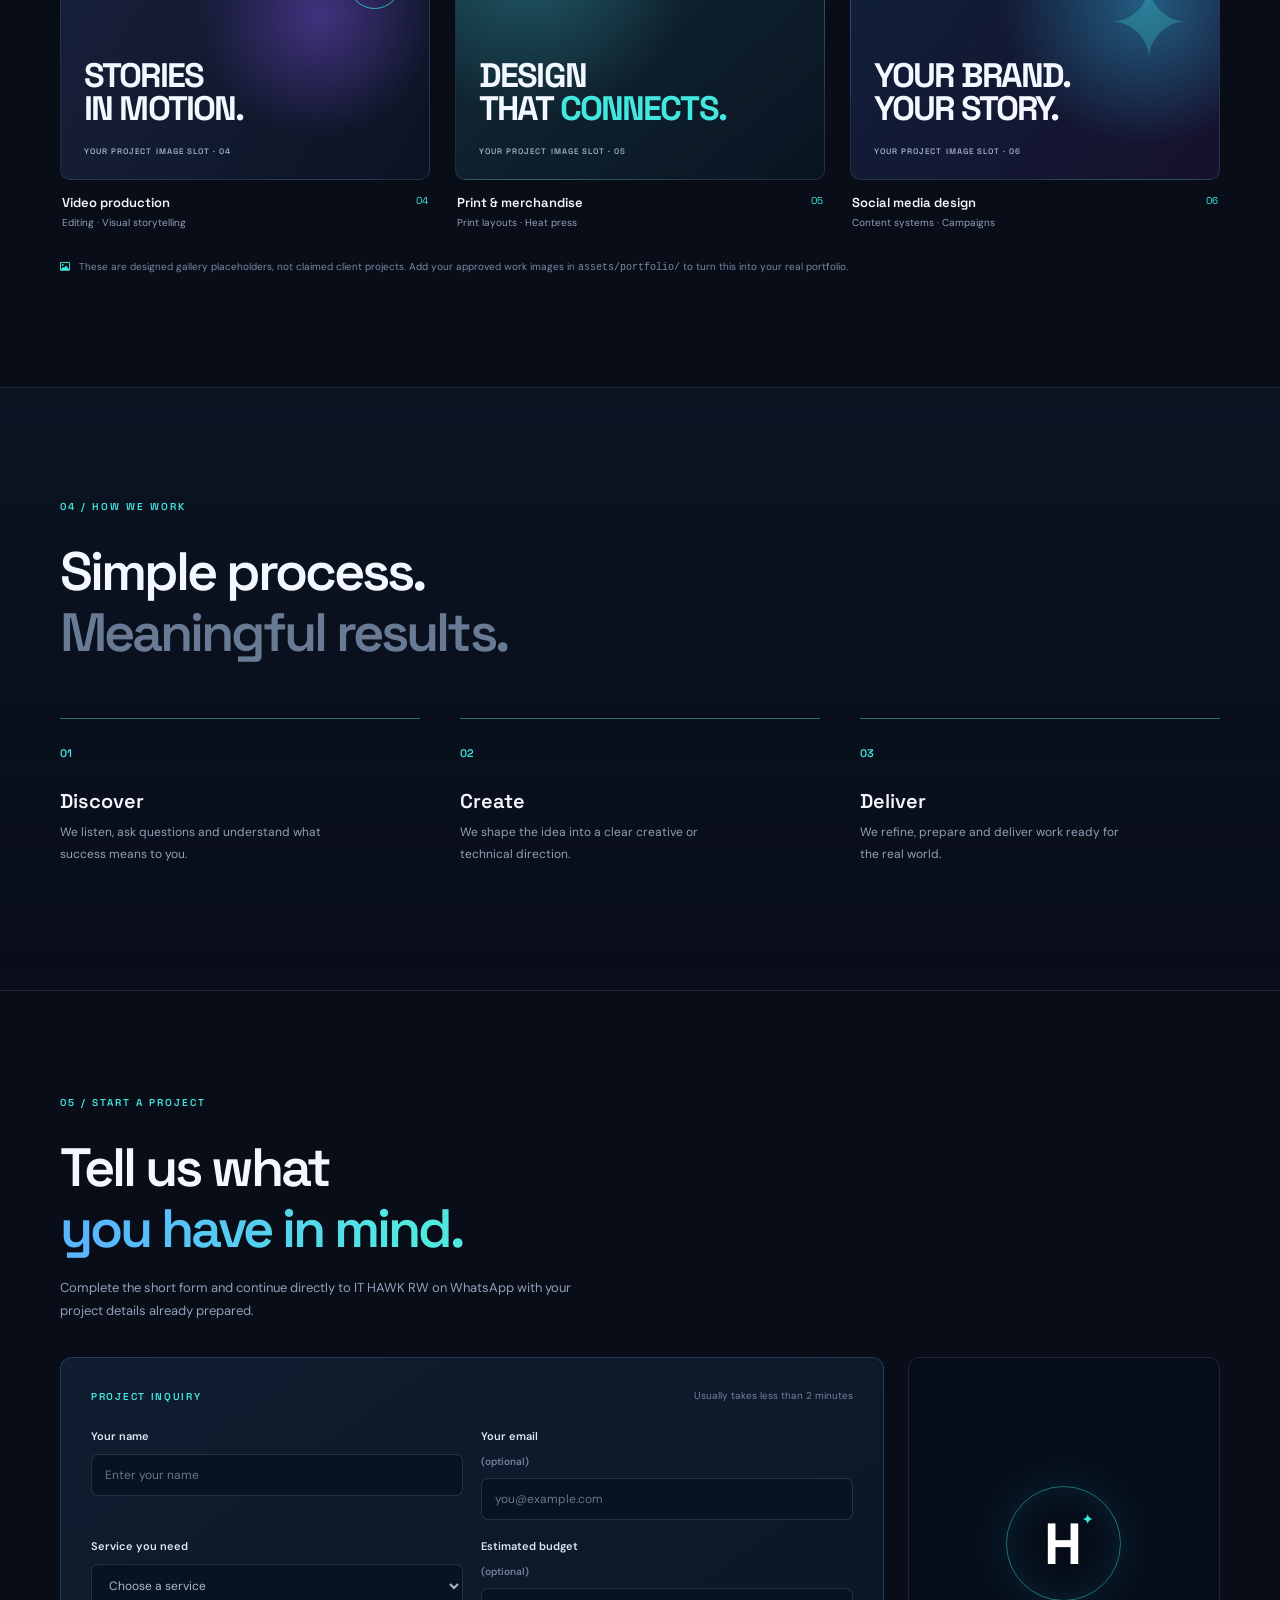
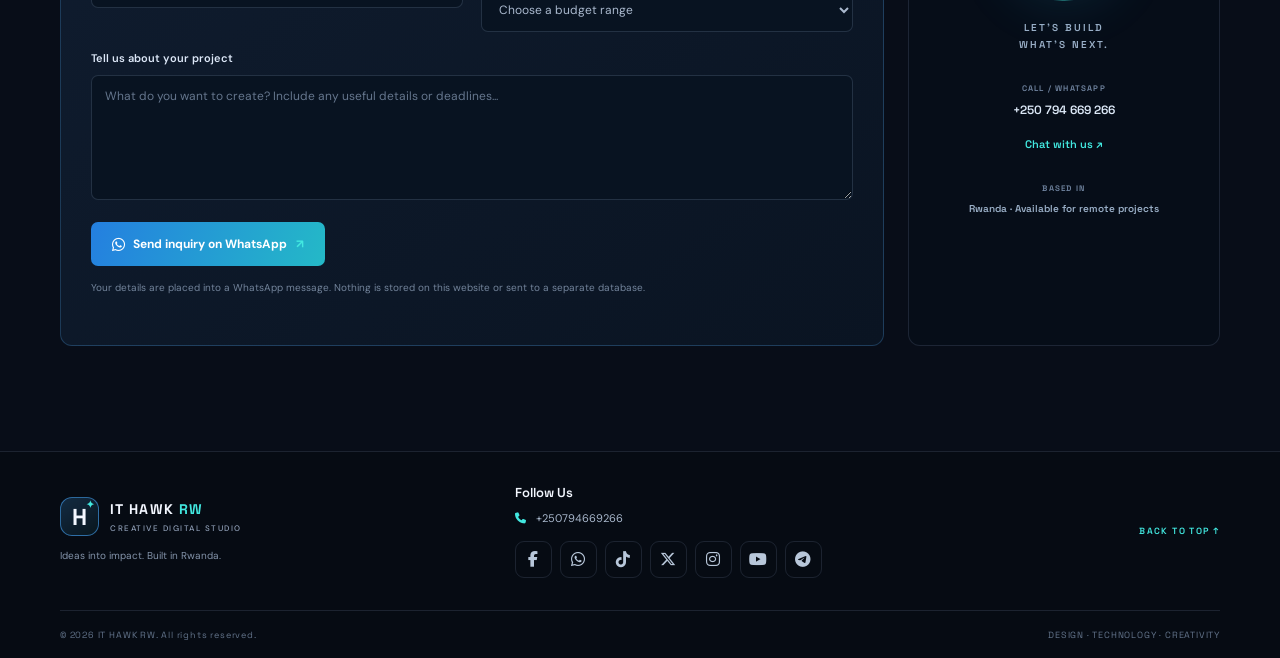
==== commit e05eb30f: "Use Hawk Graphix logo in website header" ====
--- a/index.html
+++ b/index.html
@@ -22,7 +22,7 @@
   <header class="site-header" id="top">
     <nav class="nav container" aria-label="Main navigation">
       <a class="brand" href="#top" aria-label="IT HAWK RW home">
-        <span class="brand-mark">H<span>✦</span></span><span class="brand-name">IT HAWK <b>RW</b><small>CREATIVE DIGITAL STUDIO</small></span>
+        <img class="brand-logo" src="assets/brand/hawk-graphix.svg" alt="Hawk Graphix logo"><span class="brand-name">IT HAWK <b>RW</b><small>CREATIVE DIGITAL STUDIO</small></span>
       </a>
       <button class="menu-toggle" aria-label="Toggle navigation" aria-expanded="false"><span></span><span></span><span></span></button>
       <div class="nav-links">
--- a/styles.css
+++ b/styles.css
@@ -1 +1,78 @@
-:root{--bg:#080d18;--panel:#0d1524;--panel2:#101c2e;--text:#f3f7ff;--muted:#91a0b8;--line:rgba(151,177,215,.15);--blue:#48a9ff;--cyan:#42e8e0;--font:'DM Sans',sans-serif;--display:'Space Grotesk',sans-serif}*{box-sizing:border-box}html{scroll-behavior:smooth;scroll-padding-top:90px}body{margin:0;background:var(--bg);color:var(--text);font-family:var(--font);line-height:1.6;overflow-x:hidden}a{color:inherit;text-decoration:none}.container{width:min(1160px,calc(100% - 48px));margin-inline:auto}.section{padding-block:112px;position:relative}.ambient{position:absolute;width:420px;height:420px;border-radius:50%;filter:blur(120px);opacity:.13;pointer-events:none}.ambient-one{background:#176bff;top:120px;left:-260px}.ambient-two{background:#00c9c0;top:800px;right:-300px}.site-header{height:84px;position:sticky;top:0;z-index:20;background:rgba(8,13,24,.82);backdrop-filter:blur(18px);border-bottom:1px solid var(--line)}.nav{height:100%;display:flex;align-items:center;justify-content:space-between}.brand{display:inline-flex;align-items:center;gap:11px}.brand-mark{width:39px;height:39px;border:1px solid rgba(72,169,255,.55);border-radius:12px;display:grid;place-items:center;font:700 23px var(--display);color:var(--text);position:relative;background:linear-gradient(145deg,rgba(72,169,255,.2),rgba(66,232,224,.05))}.brand-mark span{font-size:10px;color:var(--cyan);position:absolute;right:4px;top:0}.brand-name{font:700 14px var(--display);letter-spacing:.08em;line-height:1.15}.brand-name b{color:var(--cyan)}.brand-name small{display:block;font:500 8px var(--font);letter-spacing:.19em;color:var(--muted);margin-top:5px}.nav-links{display:flex;align-items:center;gap:34px;color:#b8c4d7;font-size:12px;font-weight:600}.nav-links a{transition:color .2s}.nav-links a:hover,.text-link:hover{color:var(--cyan)}.nav-cta{border:1px solid rgba(72,169,255,.45);padding:11px 17px;border-radius:7px;color:var(--text)}.nav-cta span,.button span{color:var(--cyan);margin-left:9px}.menu-toggle{display:none;background:none;border:0;padding:8px}.menu-toggle span{display:block;width:23px;height:2px;background:white;margin:5px}.hero{min-height:690px;display:grid;grid-template-columns:1.05fr .95fr;align-items:center;padding-top:80px;padding-bottom:100px}.eyebrow,.section-kicker{font:600 10px var(--display);letter-spacing:.2em;color:var(--cyan)}.eyebrow{display:flex;align-items:center;gap:10px}.status-dot{width:7px;height:7px;border-radius:50%;background:var(--cyan);box-shadow:0 0 14px var(--cyan)}h1,h2,h3,p{margin-top:0}.hero h1{font:600 clamp(48px,6vw,78px)/1.05 var(--display);letter-spacing:-.065em;margin:27px 0 23px}.gradient-text{background:linear-gradient(100deg,#59b5ff 10%,#51e9df 85%);-webkit-background-clip:text;background-clip:text;color:transparent}.hero-description{max-width:480px;color:#a7b5ca;font-size:15px;line-height:1.9}.hero-actions{display:flex;align-items:center;gap:28px;margin-top:34px}.button{display:inline-flex;align-items:center;justify-content:center;padding:14px 21px;border-radius:7px;font-size:12px;font-weight:700;transition:transform .2s,box-shadow .2s}.button:hover{transform:translateY(-3px);box-shadow:0 12px 32px rgba(38,145,255,.2)}.button-primary{background:linear-gradient(110deg,#247fe0,#24b9c7);color:white}.text-link{font-size:12px;font-weight:700;color:#d7e1f1}.text-link span{color:var(--cyan);margin-left:8px}.hero-note{display:flex;align-items:center;gap:12px;margin-top:65px;color:#7f8da4;font-size:10px;letter-spacing:.08em}.hero-note b{color:var(--cyan);padding-inline:5px}.note-line{width:34px;height:1px;background:var(--cyan)}.hero-art{height:490px;position:relative;display:grid;place-items:center}.art-grid{position:absolute;inset:10%;background-image:linear-gradient(rgba(100,160,220,.09) 1px,transparent 1px),linear-gradient(90deg,rgba(100,160,220,.09) 1px,transparent 1px);background-size:34px 34px;mask-image:radial-gradient(ellipse,black,transparent 70%)}.orbit{position:absolute;border:1px solid rgba(72,169,255,.22);border-radius:50%;transform:rotate(-27deg)}.orbit-a{width:420px;height:240px}.orbit-b{width:350px;height:420px;transform:rotate(52deg);border-color:rgba(66,232,224,.2)}.art-core{width:205px;height:205px;border-radius:50%;display:grid;place-items:center;position:relative;background:radial-gradient(circle at 35% 30%,#183f66,#0a1426 66%);box-shadow:0 0 90px rgba(38,145,255,.25),inset 0 0 35px rgba(72,169,255,.2);border:1px solid rgba(92,187,255,.5);font:700 100px var(--display);color:#eaf7ff;text-shadow:0 0 35px #43aaff}.art-core i{position:absolute;font-style:normal;color:var(--cyan);font-size:18px;right:38px;top:37px}.core-ring{position:absolute;inset:13px;border:1px solid rgba(66,232,224,.35);border-radius:50%}.float-card{position:absolute;display:flex;gap:12px;align-items:center;padding:13px 17px;background:rgba(13,25,43,.88);border:1px solid rgba(104,174,240,.22);border-radius:10px;box-shadow:0 15px 45px #02060d}.card-top{top:80px;right:0}.card-bottom{bottom:74px;left:0}.mini-icon{width:32px;height:32px;border-radius:8px;background:rgba(66,232,224,.1);display:grid;place-items:center;color:var(--cyan);font-size:19px}.float-card b,.float-card small{display:block}.float-card b{font:600 9px var(--display);letter-spacing:.12em}.float-card small{font-size:9px;color:var(--muted);margin-top:3px}.art-label{position:absolute;bottom:16px;right:10px;font:10px var(--display);letter-spacing:.2em;color:#667891}.hero-bottom{position:absolute;bottom:30px;left:0;right:0;display:flex;align-items:center;gap:15px;color:#72829a;font:9px var(--display);letter-spacing:.16em}.scroll-line{height:1px;width:65px;background:linear-gradient(90deg,var(--cyan),transparent)}.hero-bottom span:last-child{margin-left:auto}.trust-strip{border-block:1px solid var(--line);background:rgba(13,21,36,.55)}.trust-inner{height:76px;display:flex;align-items:center;justify-content:space-between;color:#8d9cb2;font:600 9px var(--display);letter-spacing:.16em}.trust-inner i{width:4px;height:4px;border-radius:50%;background:var(--cyan);opacity:.7}.section-kicker{margin-bottom:28px}.about-grid{display:grid;grid-template-columns:1.1fr .9fr;gap:60px}.section-heading{font:600 clamp(35px,4.4vw,54px)/1.13 var(--display);letter-spacing:-.055em;margin-bottom:0}.muted{color:#687a94}.about-copy{max-width:465px;color:#a3b1c5;font-size:13px;line-height:1.9}.about-copy p+p{margin-top:14px}.about-copy .text-link{display:inline-block;margin-top:12px}.value-row{margin-top:75px;border-top:1px solid var(--line);border-bottom:1px solid var(--line);display:grid;grid-template-columns:repeat(3,1fr)}.value-row div{display:flex;align-items:center;gap:17px;padding:22px 25px;border-right:1px solid var(--line);font-size:12px;color:#c8d4e5}.value-row div:first-child{padding-left:0}.value-row div:last-child{border:0}.value-row strong{font:600 11px var(--display);color:var(--cyan)}.services-section,.process-section{background:linear-gradient(180deg,rgba(13,22,38,.7),rgba(8,13,24,.25));border-block:1px solid var(--line)}.section-title-row{display:flex;align-items:end;justify-content:space-between;margin-bottom:48px}.section-title-row>p{font-size:12px;line-height:1.8;color:var(--muted);margin:0 4% 5px 0}.services-grid{display:grid;grid-template-columns:repeat(3,1fr);border-top:1px solid var(--line);border-left:1px solid var(--line)}.service-card{min-height:270px;padding:28px 27px 24px;border-right:1px solid var(--line);border-bottom:1px solid var(--line);position:relative;transition:background .25s}.service-card:hover{background:rgba(38,110,175,.09)}.service-number{position:absolute;top:25px;right:27px;color:#53647c;font:11px var(--display)}.service-icon{font-size:27px;color:var(--cyan);margin:5px 0 30px}.service-card h3{font:600 19px var(--display);margin-bottom:10px}.service-card p{font-size:12px;color:#91a1b8;line-height:1.8;max-width:270px;min-height:65px}.service-tags{font:600 8px var(--display);letter-spacing:.11em;color:#6e86a4}.work-section{padding-bottom:100px}.work-grid{display:grid;grid-template-columns:1.2fr 1fr;gap:24px}.work-card{min-width:0}.work-large{grid-row:span 2}.work-visual{height:260px;position:relative;overflow:hidden;border:1px solid var(--line);border-radius:10px;background:#0e1a2b;display:flex;flex-direction:column;justify-content:end;padding:25px}.work-large .work-visual{height:430px}.work-visual small{font:600 8px var(--display);letter-spacing:.17em;color:#91a9c7;z-index:1}.visual-brand{background:radial-gradient(circle at 75% 22%,#175c87,transparent 36%),linear-gradient(135deg,#132b46,#09111f)}.visual-brand>b{font:700 clamp(40px,5vw,64px)/.94 var(--display);letter-spacing:-.06em;margin-bottom:25px;z-index:1}.visual-orbit{position:absolute;width:340px;height:340px;border:1px solid rgba(68,224,221,.55);border-radius:50%;right:-65px;top:-115px;box-shadow:0 0 0 35px rgba(68,224,221,.035),0 0 0 70px rgba(68,224,221,.025)}.visual-web{background:radial-gradient(circle at 90% 0%,#164c80,transparent 45%),#101a2c;align-items:center;justify-content:center}.browser-frame{width:78%;height:175px;border:1px solid rgba(110,180,255,.4);border-radius:8px;background:#0a1423;box-shadow:0 20px 45px #050a12;overflow:hidden}.browser-dots{height:23px;border-bottom:1px solid var(--line);padding-left:12px;color:#5bc9d3;font-size:8px;letter-spacing:3px}.browser-content{padding:15px 22px}.browser-content span{font:9px var(--display);color:var(--cyan);letter-spacing:.2em}.browser-content b{display:block;font:700 25px/.95 var(--display);margin-top:8px}.browser-content i{display:block;width:45px;height:4px;background:linear-gradient(90deg,#48a9ff,#42e8e0);margin-top:12px}.visual-web>small{position:absolute;bottom:20px;left:25px}.visual-motion{background:radial-gradient(circle at 65% 35%,#3a2b7c,transparent 35%),linear-gradient(130deg,#18203b,#0b1323);align-items:flex-start}.visual-motion b{font:700 39px/.95 var(--display);letter-spacing:-.05em;margin-bottom:22px}.play-symbol{position:absolute;right:30px;top:35px;width:54px;height:54px;border:1px solid rgba(66,232,224,.6);border-radius:50%;display:grid;place-items:center;color:var(--cyan);padding-left:3px}.work-caption{display:flex;align-items:start;justify-content:space-between;padding:17px 3px 22px}.work-caption h3{font:600 14px var(--display);margin:0 0 4px}.work-caption p{font-size:10px;color:var(--muted);margin:0}.work-caption>span{font:10px var(--display);color:var(--cyan)}.work-disclaimer,.contact-note{color:#6f819a;font-size:10px}.process-grid{display:grid;grid-template-columns:repeat(3,1fr);gap:40px;margin-top:55px}.process-step{border-top:1px solid rgba(66,232,224,.45);padding-top:20px}.process-step>span{font:600 11px var(--display);color:var(--cyan)}.process-step h3{font:600 20px var(--display);margin:24px 0 8px}.process-step p{font-size:12px;color:var(--muted);line-height:1.8;max-width:270px}.contact-section{padding-top:105px;padding-bottom:105px}.contact-panel{min-height:400px;border:1px solid rgba(82,169,238,.28);border-radius:14px;background:radial-gradient(circle at 90% 10%,rgba(28,126,181,.22),transparent 35%),linear-gradient(120deg,#101d31,#0a1424);display:grid;grid-template-columns:1.2fr .8fr;overflow:hidden}.contact-copy{padding:55px 60px}.contact-copy .section-kicker{margin-bottom:25px}.contact-copy h2{font:600 clamp(42px,5vw,61px)/1.03 var(--display);letter-spacing:-.06em;margin-bottom:18px}.contact-copy p{max-width:430px;color:#9aaac0;font-size:13px;line-height:1.8;margin-bottom:26px}.contact-side{border-left:1px solid var(--line);display:flex;flex-direction:column;align-items:center;justify-content:center;gap:18px;background:rgba(5,12,22,.18);font:600 10px/1.7 var(--display);letter-spacing:.2em;color:#9bb0c8;text-align:center}.contact-orbit{width:140px;height:140px;border-radius:50%;border:1px solid rgba(66,232,224,.45);display:grid;place-items:center;font:700 70px var(--display);color:white;box-shadow:0 0 55px rgba(40,170,220,.16),inset 0 0 40px rgba(40,170,220,.13);position:relative}.contact-orbit span{font-size:13px;color:var(--cyan);position:absolute;right:25px;top:24px}.whatsapp-link{font-size:10px;letter-spacing:0;color:var(--cyan);margin-top:7px}.contact-note{margin-top:13px}.footer{border-top:1px solid var(--line);background:#060b13}.footer-main{min-height:115px;display:flex;align-items:center;justify-content:space-between}.footer-main>p{margin:0;color:#8494aa;font-size:11px}.back-top{font:600 9px var(--display);letter-spacing:.15em;color:var(--cyan)}.footer-bottom{border-top:1px solid var(--line);padding-block:18px;display:flex;justify-content:space-between;color:#63748b;font:9px var(--display);letter-spacing:.09em}.reveal{opacity:0;transform:translateY(20px);transition:opacity .7s ease,transform .7s ease}.reveal.is-visible{opacity:1;transform:translateY(0)}@media(max-width:850px){.container{width:min(100% - 36px,680px)}.nav-links{gap:18px}.hero{grid-template-columns:1fr;padding-top:85px}.hero-art{height:410px;margin-top:20px}.hero-copy{max-width:650px}.about-grid{gap:30px}.services-grid{grid-template-columns:repeat(2,1fr)}.work-grid{grid-template-columns:1fr 1fr}.work-large{grid-row:auto;grid-column:span 2}.work-large .work-visual{height:340px}.contact-copy{padding:45px 35px}}@media(max-width:600px){.section{padding-block:78px}.site-header{height:72px}.container{width:calc(100% - 36px)}.menu-toggle{display:block}.nav-links{display:none;position:absolute;top:71px;left:0;right:0;padding:20px 24px 25px;background:#0a1220;border-bottom:1px solid var(--line);flex-direction:column;align-items:stretch;gap:0}.nav-links.open{display:flex}.nav-links a{padding:13px 0;border-bottom:1px solid var(--line)}.nav-links .nav-cta{padding:12px 15px;margin-top:12px;text-align:center;border:1px solid rgba(72,169,255,.45)}.hero{padding-top:70px;padding-bottom:85px;min-height:0}.hero h1{font-size:clamp(45px,13vw,65px)}.hero-description{font-size:13px}.hero-actions{gap:18px;flex-wrap:wrap}.hero-note{margin-top:43px}.hero-art{height:340px;margin-inline:-12px}.orbit-a{width:300px;height:180px}.orbit-b{width:260px;height:320px}.art-core{width:155px;height:155px;font-size:75px}.card-top{top:30px;right:0}.card-bottom{bottom:36px;left:0}.float-card{padding:9px 11px}.float-card small{font-size:8px}.trust-inner{height:auto;min-height:70px;flex-wrap:wrap;justify-content:center;gap:12px 17px;padding-block:17px;font-size:8px}.trust-inner i{width:3px;height:3px}.about-grid,.contact-panel{grid-template-columns:1fr;gap:25px}.section-heading{font-size:39px}.about-copy{font-size:12px}.value-row{margin-top:45px;grid-template-columns:1fr}.value-row div,.value-row div:first-child{padding:15px 0;border-right:0;border-bottom:1px solid var(--line)}.value-row div:last-child{border:0}.section-title-row{display:block}.section-title-row>p{margin-top:18px}.services-grid{grid-template-columns:1fr}.service-card{min-height:230px;padding:24px}.service-icon{margin-bottom:22px}.service-card p{min-height:0}.work-grid{grid-template-columns:1fr}.work-large{grid-column:auto}.work-large .work-visual{height:300px}.work-visual{height:240px}.process-grid{grid-template-columns:1fr;gap:25px;margin-top:38px}.process-step{padding-top:15px}.process-step h3{margin-top:15px}.contact-copy{padding:38px 25px}.contact-copy h2{font-size:45px}.contact-side{border-left:0;border-top:1px solid var(--line);padding:35px 20px}.footer-main{padding-block:25px;gap:20px;align-items:flex-start;flex-wrap:wrap}.footer-main>p{width:100%;order:3}.footer-bottom{gap:12px;flex-direction:column}.hero-bottom{bottom:22px}.work-disclaimer{line-height:1.7}}@media(prefers-reduced-motion:reduce){html{scroll-behavior:auto}*,*::before,*::after{transition:none!important;animation:none!important}.reveal{opacity:1;transform:none}}+:root{--bg:#080d18;--panel:#0d1524;--panel2:#101c2e;--text:#f3f7ff;--muted:#91a0b8;--line:rgba(151,177,215,.15);--blue:#48a9ff;--cyan:#42e8e0;--font:'DM Sans',sans-serif;--display:'Space Grotesk',sans-serif}*{box-sizing:border-box}html{scroll-behavior:smooth;scroll-padding-top:90px}body{margin:0;background:var(--bg);color:var(--text);font-family:var(--font);line-height:1.6;overflow-x:hidden}a{color:inherit;text-decoration:none}.container{width:min(1160px,calc(100% - 48px));margin-inline:auto}.section{padding-block:112px;position:relative}.ambient{position:absolute;width:420px;height:420px;border-radius:50%;filter:blur(120px);opacity:.13;pointer-events:none}.ambient-one{background:#176bff;top:120px;left:-260px}.ambient-two{background:#00c9c0;top:800px;right:-300px}.site-header{height:84px;position:sticky;top:0;z-index:20;background:rgba(8,13,24,.82);backdrop-filter:blur(18px);border-bottom:1px solid var(--line)}.nav{height:100%;display:flex;align-items:center;justify-content:space-between}.brand{display:inline-flex;align-items:center;gap:11px}.brand-mark{width:39px;height:39px;border:1px solid rgba(72,169,255,.55);border-radius:12px;display:grid;place-items:center;font:700 23px var(--display);color:var(--text);position:relative;background:linear-gradient(145deg,rgba(72,169,255,.2),rgba(66,232,224,.05))}.brand-mark span{font-size:10px;color:var(--cyan);position:absolute;right:4px;top:0}.brand-name{font:700 14px var(--display);letter-spacing:.08em;line-height:1.15}.brand-name b{color:var(--cyan)}.brand-name small{display:block;font:500 8px var(--font);letter-spacing:.19em;color:var(--muted);margin-top:5px}.nav-links{display:flex;align-items:center;gap:34px;color:#b8c4d7;font-size:12px;font-weight:600}.nav-links a{transition:color .2s}.nav-links a:hover,.text-link:hover{color:var(--cyan)}.nav-cta{border:1px solid rgba(72,169,255,.45);padding:11px 17px;border-radius:7px;color:var(--text)}.nav-cta span,.button span{color:var(--cyan);margin-left:9px}.menu-toggle{display:none;background:none;border:0;padding:8px}.menu-toggle span{display:block;width:23px;height:2px;background:white;margin:5px}.hero{min-height:690px;display:grid;grid-template-columns:1.05fr .95fr;align-items:center;padding-top:80px;padding-bottom:100px}.eyebrow,.section-kicker{font:600 10px var(--display);letter-spacing:.2em;color:var(--cyan)}.eyebrow{display:flex;align-items:center;gap:10px}.status-dot{width:7px;height:7px;border-radius:50%;background:var(--cyan);box-shadow:0 0 14px var(--cyan)}h1,h2,h3,p{margin-top:0}.hero h1{font:600 clamp(48px,6vw,78px)/1.05 var(--display);letter-spacing:-.065em;margin:27px 0 23px}.gradient-text{background:linear-gradient(100deg,#59b5ff 10%,#51e9df 85%);-webkit-background-clip:text;background-clip:text;color:transparent}.hero-description{max-width:480px;color:#a7b5ca;font-size:15px;line-height:1.9}.hero-actions{display:flex;align-items:center;gap:28px;margin-top:34px}.button{display:inline-flex;align-items:center;justify-content:center;padding:14px 21px;border-radius:7px;font-size:12px;font-weight:700;transition:transform .2s,box-shadow .2s}.button:hover{transform:translateY(-3px);box-shadow:0 12px 32px rgba(38,145,255,.2)}.button-primary{background:linear-gradient(110deg,#247fe0,#24b9c7);color:white}.text-link{font-size:12px;font-weight:700;color:#d7e1f1}.text-link span{color:var(--cyan);margin-left:8px}.hero-note{display:flex;align-items:center;gap:12px;margin-top:65px;color:#7f8da4;font-size:10px;letter-spacing:.08em}.hero-note b{color:var(--cyan);padding-inline:5px}.note-line{width:34px;height:1px;background:var(--cyan)}.hero-art{height:490px;position:relative;display:grid;place-items:center}.art-grid{position:absolute;inset:10%;background-image:linear-gradient(rgba(100,160,220,.09) 1px,transparent 1px),linear-gradient(90deg,rgba(100,160,220,.09) 1px,transparent 1px);background-size:34px 34px;mask-image:radial-gradient(ellipse,black,transparent 70%)}.orbit{position:absolute;border:1px solid rgba(72,169,255,.22);border-radius:50%;transform:rotate(-27deg)}.orbit-a{width:420px;height:240px}.orbit-b{width:350px;height:420px;transform:rotate(52deg);border-color:rgba(66,232,224,.2)}.art-core{width:205px;height:205px;border-radius:50%;display:grid;place-items:center;position:relative;background:radial-gradient(circle at 35% 30%,#183f66,#0a1426 66%);box-shadow:0 0 90px rgba(38,145,255,.25),inset 0 0 35px rgba(72,169,255,.2);border:1px solid rgba(92,187,255,.5);font:700 100px var(--display);color:#eaf7ff;text-shadow:0 0 35px #43aaff}.art-core i{position:absolute;font-style:normal;color:var(--cyan);font-size:18px;right:38px;top:37px}.core-ring{position:absolute;inset:13px;border:1px solid rgba(66,232,224,.35);border-radius:50%}.float-card{position:absolute;display:flex;gap:12px;align-items:center;padding:13px 17px;background:rgba(13,25,43,.88);border:1px solid rgba(104,174,240,.22);border-radius:10px;box-shadow:0 15px 45px #02060d}.card-top{top:80px;right:0}.card-bottom{bottom:74px;left:0}.mini-icon{width:32px;height:32px;border-radius:8px;background:rgba(66,232,224,.1);display:grid;place-items:center;color:var(--cyan);font-size:19px}.float-card b,.float-card small{display:block}.float-card b{font:600 9px var(--display);letter-spacing:.12em}.float-card small{font-size:9px;color:var(--muted);margin-top:3px}.art-label{position:absolute;bottom:16px;right:10px;font:10px var(--display);letter-spacing:.2em;color:#667891}.hero-bottom{position:absolute;bottom:30px;left:0;right:0;display:flex;align-items:center;gap:15px;color:#72829a;font:9px var(--display);letter-spacing:.16em}.scroll-line{height:1px;width:65px;background:linear-gradient(90deg,var(--cyan),transparent)}.hero-bottom span:last-child{margin-left:auto}.trust-strip{border-block:1px solid var(--line);background:rgba(13,21,36,.55)}.trust-inner{height:76px;display:flex;align-items:center;justify-content:space-between;color:#8d9cb2;font:600 9px var(--display);letter-spacing:.16em}.trust-inner i{width:4px;height:4px;border-radius:50%;background:var(--cyan);opacity:.7}.section-kicker{margin-bottom:28px}.about-grid{display:grid;grid-template-columns:1.1fr .9fr;gap:60px}.section-heading{font:600 clamp(35px,4.4vw,54px)/1.13 var(--display);letter-spacing:-.055em;margin-bottom:0}.muted{color:#687a94}.about-copy{max-width:465px;color:#a3b1c5;font-size:13px;line-height:1.9}.about-copy p+p{margin-top:14px}.about-copy .text-link{display:inline-block;margin-top:12px}.value-row{margin-top:75px;border-top:1px solid var(--line);border-bottom:1px solid var(--line);display:grid;grid-template-columns:repeat(3,1fr)}.value-row div{display:flex;align-items:center;gap:17px;padding:22px 25px;border-right:1px solid var(--line);font-size:12px;color:#c8d4e5}.value-row div:first-child{padding-left:0}.value-row div:last-child{border:0}.value-row strong{font:600 11px var(--display);color:var(--cyan)}.services-section,.process-section{background:linear-gradient(180deg,rgba(13,22,38,.7),rgba(8,13,24,.25));border-block:1px solid var(--line)}.section-title-row{display:flex;align-items:end;justify-content:space-between;margin-bottom:48px}.section-title-row>p{font-size:12px;line-height:1.8;color:var(--muted);margin:0 4% 5px 0}.services-grid{display:grid;grid-template-columns:repeat(3,1fr);border-top:1px solid var(--line);border-left:1px solid var(--line)}.service-card{min-height:270px;padding:28px 27px 24px;border-right:1px solid var(--line);border-bottom:1px solid var(--line);position:relative;transition:background .25s}.service-card:hover{background:rgba(38,110,175,.09)}.service-number{position:absolute;top:25px;right:27px;color:#53647c;font:11px var(--display)}.service-icon{font-size:27px;color:var(--cyan);margin:5px 0 30px}.service-card h3{font:600 19px var(--display);margin-bottom:10px}.service-card p{font-size:12px;color:#91a1b8;line-height:1.8;max-width:270px;min-height:65px}.service-tags{font:600 8px var(--display);letter-spacing:.11em;color:#6e86a4}.work-section{padding-bottom:100px}.work-grid{display:grid;grid-template-columns:1.2fr 1fr;gap:24px}.work-card{min-width:0}.work-large{grid-row:span 2}.work-visual{height:260px;position:relative;overflow:hidden;border:1px solid var(--line);border-radius:10px;background:#0e1a2b;display:flex;flex-direction:column;justify-content:end;padding:25px}.work-large .work-visual{height:430px}.work-visual small{font:600 8px var(--display);letter-spacing:.17em;color:#91a9c7;z-index:1}.visual-brand{background:radial-gradient(circle at 75% 22%,#175c87,transparent 36%),linear-gradient(135deg,#132b46,#09111f)}.visual-brand>b{font:700 clamp(40px,5vw,64px)/.94 var(--display);letter-spacing:-.06em;margin-bottom:25px;z-index:1}.visual-orbit{position:absolute;width:340px;height:340px;border:1px solid rgba(68,224,221,.55);border-radius:50%;right:-65px;top:-115px;box-shadow:0 0 0 35px rgba(68,224,221,.035),0 0 0 70px rgba(68,224,221,.025)}.visual-web{background:radial-gradient(circle at 90% 0%,#164c80,transparent 45%),#101a2c;align-items:center;justify-content:center}.browser-frame{width:78%;height:175px;border:1px solid rgba(110,180,255,.4);border-radius:8px;background:#0a1423;box-shadow:0 20px 45px #050a12;overflow:hidden}.browser-dots{height:23px;border-bottom:1px solid var(--line);padding-left:12px;color:#5bc9d3;font-size:8px;letter-spacing:3px}.browser-content{padding:15px 22px}.browser-content span{font:9px var(--display);color:var(--cyan);letter-spacing:.2em}.browser-content b{display:block;font:700 25px/.95 var(--display);margin-top:8px}.browser-content i{display:block;width:45px;height:4px;background:linear-gradient(90deg,#48a9ff,#42e8e0);margin-top:12px}.visual-web>small{position:absolute;bottom:20px;left:25px}.visual-motion{background:radial-gradient(circle at 65% 35%,#3a2b7c,transparent 35%),linear-gradient(130deg,#18203b,#0b1323);align-items:flex-start}.visual-motion b{font:700 39px/.95 var(--display);letter-spacing:-.05em;margin-bottom:22px}.play-symbol{position:absolute;right:30px;top:35px;width:54px;height:54px;border:1px solid rgba(66,232,224,.6);border-radius:50%;display:grid;place-items:center;color:var(--cyan);padding-left:3px}.work-caption{display:flex;align-items:start;justify-content:space-between;padding:17px 3px 22px}.work-caption h3{font:600 14px var(--display);margin:0 0 4px}.work-caption p{font-size:10px;color:var(--muted);margin:0}.work-caption>span{font:10px var(--display);color:var(--cyan)}.work-disclaimer,.contact-note{color:#6f819a;font-size:10px}.process-grid{display:grid;grid-template-columns:repeat(3,1fr);gap:40px;margin-top:55px}.process-step{border-top:1px solid rgba(66,232,224,.45);padding-top:20px}.process-step>span{font:600 11px var(--display);color:var(--cyan)}.process-step h3{font:600 20px var(--display);margin:24px 0 8px}.process-step p{font-size:12px;color:var(--muted);line-height:1.8;max-width:270px}.contact-section{padding-top:105px;padding-bottom:105px}.contact-panel{min-height:400px;border:1px solid rgba(82,169,238,.28);border-radius:14px;background:radial-gradient(circle at 90% 10%,rgba(28,126,181,.22),transparent 35%),linear-gradient(120deg,#101d31,#0a1424);display:grid;grid-template-columns:1.2fr .8fr;overflow:hidden}.contact-copy{padding:55px 60px}.contact-copy .section-kicker{margin-bottom:25px}.contact-copy h2{font:600 clamp(42px,5vw,61px)/1.03 var(--display);letter-spacing:-.06em;margin-bottom:18px}.contact-copy p{max-width:430px;color:#9aaac0;font-size:13px;line-height:1.8;margin-bottom:26px}.contact-side{border-left:1px solid var(--line);display:flex;flex-direction:column;align-items:center;justify-content:center;gap:18px;background:rgba(5,12,22,.18);font:600 10px/1.7 var(--display);letter-spacing:.2em;color:#9bb0c8;text-align:center}.contact-orbit{width:140px;height:140px;border-radius:50%;border:1px solid rgba(66,232,224,.45);display:grid;place-items:center;font:700 70px var(--display);color:white;box-shadow:0 0 55px rgba(40,170,220,.16),inset 0 0 40px rgba(40,170,220,.13);position:relative}.contact-orbit span{font-size:13px;color:var(--cyan);position:absolute;right:25px;top:24px}.whatsapp-link{font-size:10px;letter-spacing:0;color:var(--cyan);margin-top:7px}.contact-note{margin-top:13px}.footer{border-top:1px solid var(--line);background:#060b13}.footer-main{min-height:115px;display:flex;align-items:center;justify-content:space-between}.footer-main>p{margin:0;color:#8494aa;font-size:11px}.back-top{font:600 9px var(--display);letter-spacing:.15em;color:var(--cyan)}.footer-bottom{border-top:1px solid var(--line);padding-block:18px;display:flex;justify-content:space-between;color:#63748b;font:9px var(--display);letter-spacing:.09em}.reveal{opacity:1;transform:none}.js .reveal{opacity:0;transform:translateY(20px);transition:opacity .7s ease,transform .7s ease}.js .reveal.is-visible{opacity:1;transform:translateY(0)}@media(max-width:850px){.container{width:min(100% - 36px,680px)}.nav-links{gap:18px}.hero{grid-template-columns:1fr;padding-top:85px}.hero-art{height:410px;margin-top:20px}.hero-copy{max-width:650px}.about-grid{gap:30px}.services-grid{grid-template-columns:repeat(2,1fr)}.work-grid{grid-template-columns:1fr 1fr}.work-large{grid-row:auto;grid-column:span 2}.work-large .work-visual{height:340px}.contact-copy{padding:45px 35px}}@media(max-width:600px){.section{padding-block:78px}.site-header{height:72px}.container{width:calc(100% - 36px)}.menu-toggle{display:block}.nav-links{display:none;position:absolute;top:71px;left:0;right:0;padding:20px 24px 25px;background:#0a1220;border-bottom:1px solid var(--line);flex-direction:column;align-items:stretch;gap:0}.nav-links.open{display:flex}.nav-links a{padding:13px 0;border-bottom:1px solid var(--line)}.nav-links .nav-cta{padding:12px 15px;margin-top:12px;text-align:center;border:1px solid rgba(72,169,255,.45)}.hero{padding-top:70px;padding-bottom:85px;min-height:0}.hero h1{font-size:clamp(45px,13vw,65px)}.hero-description{font-size:13px}.hero-actions{gap:18px;flex-wrap:wrap}.hero-note{margin-top:43px}.hero-art{height:340px;margin-inline:-12px}.orbit-a{width:300px;height:180px}.orbit-b{width:260px;height:320px}.art-core{width:155px;height:155px;font-size:75px}.card-top{top:30px;right:0}.card-bottom{bottom:36px;left:0}.float-card{padding:9px 11px}.float-card small{font-size:8px}.trust-inner{height:auto;min-height:70px;flex-wrap:wrap;justify-content:center;gap:12px 17px;padding-block:17px;font-size:8px}.trust-inner i{width:3px;height:3px}.about-grid,.contact-panel{grid-template-columns:1fr;gap:25px}.section-heading{font-size:39px}.about-copy{font-size:12px}.value-row{margin-top:45px;grid-template-columns:1fr}.value-row div,.value-row div:first-child{padding:15px 0;border-right:0;border-bottom:1px solid var(--line)}.value-row div:last-child{border:0}.section-title-row{display:block}.section-title-row>p{margin-top:18px}.services-grid{grid-template-columns:1fr}.service-card{min-height:230px;padding:24px}.service-icon{margin-bottom:22px}.service-card p{min-height:0}.work-grid{grid-template-columns:1fr}.work-large{grid-column:auto}.work-large .work-visual{height:300px}.work-visual{height:240px}.process-grid{grid-template-columns:1fr;gap:25px;margin-top:38px}.process-step{padding-top:15px}.process-step h3{margin-top:15px}.contact-copy{padding:38px 25px}.contact-copy h2{font-size:45px}.contact-side{border-left:0;border-top:1px solid var(--line);padding:35px 20px}.footer-main{padding-block:25px;gap:20px;align-items:flex-start;flex-wrap:wrap}.footer-main>p{width:100%;order:3}.footer-bottom{gap:12px;flex-direction:column}.hero-bottom{bottom:22px}.work-disclaimer{line-height:1.7}}@media(prefers-reduced-motion:reduce){html{scroll-behavior:auto}*,*::before,*::after{transition:none!important;animation:none!important}.reveal{opacity:1;transform:none}}
+
+/* Portfolio gallery */
+.gallery-filters{display:flex;flex-wrap:wrap;gap:9px;margin:-15px 0 28px}
+.gallery-filter{border:1px solid var(--line);background:transparent;color:#9eacc0;padding:9px 15px;border-radius:999px;font:600 10px var(--font);cursor:pointer;transition:.2s}
+.gallery-filter:hover,.gallery-filter.active{border-color:rgba(66,232,224,.65);color:var(--cyan);background:rgba(66,232,224,.07)}
+.gallery-grid{display:grid;grid-template-columns:repeat(3,minmax(0,1fr));gap:25px}
+.gallery-card{min-width:0;transition:opacity .2s,transform .2s}
+.gallery-card.is-filtered{display:none}
+.gallery-art{height:255px;position:relative;overflow:hidden;border:1px solid var(--line);border-radius:10px;display:flex;flex-direction:column;justify-content:flex-end;padding:23px;background:#101b2c}
+.gallery-art>small{font:600 8px var(--display);letter-spacing:.13em;color:#9bb0c8;z-index:1}
+.gallery-art b{font:700 34px/.98 var(--display);letter-spacing:-.055em;z-index:1;margin-bottom:20px}
+.gallery-art i{font-style:normal;color:var(--cyan)}
+.gallery-brand{background:radial-gradient(circle at 72% 20%,#1b6d92,transparent 38%),linear-gradient(135deg,#102b47,#0a1220)}
+.gallery-art-mark{position:absolute;top:28px;right:30px;width:80px;height:80px;border:1px solid rgba(66,232,224,.65);border-radius:22px;display:grid;place-items:center;font:700 55px var(--display);color:white;transform:rotate(9deg)}
+.gallery-art-mark span{position:absolute;right:7px;top:3px;font-size:12px;color:var(--cyan)}
+.gallery-poster{background:linear-gradient(135deg,#40265f,#111b36 65%,#0a1220)}
+.gallery-poster .poster-kicker{font:600 9px var(--display);letter-spacing:.18em;color:#b9a7e8;margin-bottom:auto}
+.gallery-poster b{font-size:43px}
+.gallery-interface{align-items:center;justify-content:center;background:radial-gradient(circle at 75% 10%,#1d5480,transparent 45%),#0b1728}
+.mini-browser{width:86%;height:155px;border:1px solid rgba(91,180,255,.5);border-radius:8px;background:#081321;overflow:hidden}
+.mini-browser-top{height:22px;border-bottom:1px solid var(--line);font-size:7px;letter-spacing:3px;color:var(--cyan);padding-left:10px}
+.mini-browser-body{padding:12px 17px}
+.mini-browser-body small{font:8px var(--display);color:var(--cyan);letter-spacing:.12em}
+.mini-browser-body b{display:block;font-size:22px;margin:7px 0}
+.mini-browser-body i{display:block;width:38px;height:3px;background:linear-gradient(90deg,var(--blue),var(--cyan))}
+.gallery-interface>small{position:absolute;bottom:14px;left:17px}
+.gallery-motion{background:radial-gradient(circle at 70% 35%,#42327f,transparent 40%),linear-gradient(120deg,#18213b,#0b1323)}
+.motion-play{position:absolute;right:28px;top:30px;width:53px;height:53px;border:1px solid rgba(66,232,224,.7);border-radius:50%;display:grid;place-items:center;color:var(--cyan)}
+.gallery-print{background:radial-gradient(circle at 20% 10%,#215b68,transparent 45%),linear-gradient(140deg,#122b37,#0a1421)}
+.gallery-print>span{font:600 8px var(--display);letter-spacing:.18em;color:var(--cyan);margin-bottom:auto}
+.gallery-social{background:radial-gradient(circle at 80% 30%,#235d82,transparent 42%),linear-gradient(130deg,#102039,#16112d)}
+.social-orbit{position:absolute;right:28px;top:18px;font-size:100px;color:rgba(66,232,224,.25)}
+.gallery-caption{display:flex;justify-content:space-between;gap:12px;padding:14px 2px}
+.gallery-caption h3{font:600 13px var(--display);margin:0 0 4px}
+.gallery-caption p{font-size:10px;color:var(--muted);margin:0}
+.gallery-caption>span{font:10px var(--display);color:var(--cyan)}
+.gallery-note{font-size:10px;color:#778aa4;line-height:1.8;margin-top:13px}
+.gallery-note i{color:var(--cyan);margin-right:6px}
+/* Inquiry form and social footer */
+.contact-heading{max-width:650px;margin-bottom:35px}
+.contact-heading>p{max-width:550px;color:var(--muted);font-size:13px;line-height:1.8;margin-top:17px}
+.contact-layout{display:grid;grid-template-columns:minmax(0,1.45fr) minmax(240px,.55fr);gap:24px;align-items:stretch}
+.inquiry-form{padding:30px;border:1px solid rgba(82,169,238,.25);border-radius:12px;background:linear-gradient(145deg,#101d30,#0a1422)}
+.form-heading{display:flex;justify-content:space-between;align-items:center;gap:12px;margin-bottom:24px}
+.form-heading>span{font:600 10px var(--display);letter-spacing:.17em;color:var(--cyan)}
+.form-heading small,.optional{font-size:10px;color:#71839d}
+.form-grid{display:grid;grid-template-columns:1fr 1fr;gap:18px}
+.form-grid label{display:flex;flex-direction:column;gap:8px;font-size:11px;font-weight:600;color:#dce7f7}
+.form-grid input,.form-grid select,.form-grid textarea{width:100%;border:1px solid rgba(145,170,205,.2);border-radius:7px;background:#081321;color:#f3f7ff;padding:12px 13px;font:12px var(--font);outline:none;transition:border-color .2s,box-shadow .2s}
+.form-grid input::placeholder,.form-grid textarea::placeholder{color:#65768d}
+.form-grid select{color:#aab9ce}
+.form-grid textarea{resize:vertical;min-height:125px}
+.form-grid input:focus-visible,.form-grid select:focus-visible,.form-grid textarea:focus-visible{border-color:var(--cyan);box-shadow:0 0 0 3px rgba(66,232,224,.12)}
+.form-full{grid-column:1/-1}
+.inquiry-submit{border:0;cursor:pointer;margin-top:22px;font-family:var(--font)}
+.inquiry-submit i{margin-right:8px;font-size:15px}
+.form-privacy{font-size:10px;color:#73849b;line-height:1.7;margin:13px 0 0}
+.form-feedback{font-size:11px;color:var(--cyan);min-height:1em;margin:8px 0 0}
+.contact-info{border:1px solid var(--line);border-radius:12px;padding:30px 20px;background:rgba(7,15,27,.4)}
+.contact-info .contact-orbit{width:115px;height:115px;font-size:58px}
+.direct-contact{display:flex;flex-direction:column;gap:7px;text-align:center;margin-top:12px;letter-spacing:0}
+.direct-contact small{font:600 8px var(--display);letter-spacing:.15em;color:#7286a2}
+.direct-contact>a{font-size:12px;color:#dce8f7}
+.direct-contact .whatsapp-link{color:var(--cyan);font-size:11px}
+.footer-main{padding-block:32px;display:grid;grid-template-columns:1fr 1.4fr auto;align-items:center;gap:30px}
+.footer-brand>p{font-size:10px;color:#8494aa;margin:12px 0 0}
+.footer-social h3{font:600 13px var(--display);margin:0 0 9px}
+.footer-contact{font-size:11px;color:#a8b7cb;margin:0 0 13px}
+.footer-contact i{color:var(--cyan);margin-right:7px}
+.social-icons{display:flex;flex-wrap:wrap;gap:8px}
+.social-pro{width:37px;height:37px;border:1px solid var(--line);border-radius:9px;display:grid;place-items:center;color:#b8c7da;position:relative;transition:transform .2s,border-color .2s,color .2s,background .2s}
+.social-pro:hover{transform:translateY(-3px);border-color:rgba(66,232,224,.55);color:var(--cyan);background:rgba(66,232,224,.07)}
+.social-pro .label{position:absolute;bottom:calc(100% + 8px);left:50%;transform:translate(-50%,4px);background:#14243a;border:1px solid var(--line);padding:5px 8px;border-radius:5px;font-size:9px;white-space:nowrap;opacity:0;pointer-events:none;transition:.2s}
+.social-pro:hover .label,.social-pro:focus-visible .label{opacity:1;transform:translate(-50%,0)}
+a:focus-visible,button:focus-visible{outline:2px solid var(--cyan);outline-offset:4px}
+@media(max-width:850px){.gallery-grid{grid-template-columns:repeat(2,minmax(0,1fr))}.contact-layout{grid-template-columns:1fr}.contact-info{min-height:300px}.footer-main{grid-template-columns:1fr 1fr}.footer-main>.back-top{grid-column:1/-1;justify-self:end}}
+@media(max-width:600px){.gallery-grid{grid-template-columns:1fr}.gallery-art{height:240px}.gallery-filters{gap:7px}.gallery-filter{padding:8px 12px}.inquiry-form{padding:22px 17px}.form-grid{grid-template-columns:1fr}.form-full{grid-column:auto}.form-heading{align-items:flex-start;flex-direction:column;gap:4px}.inquiry-submit{width:100%;font-size:11px}.footer-main{grid-template-columns:1fr;gap:25px}.footer-main>.back-top{grid-column:auto;justify-self:start}.social-icons{gap:9px}}
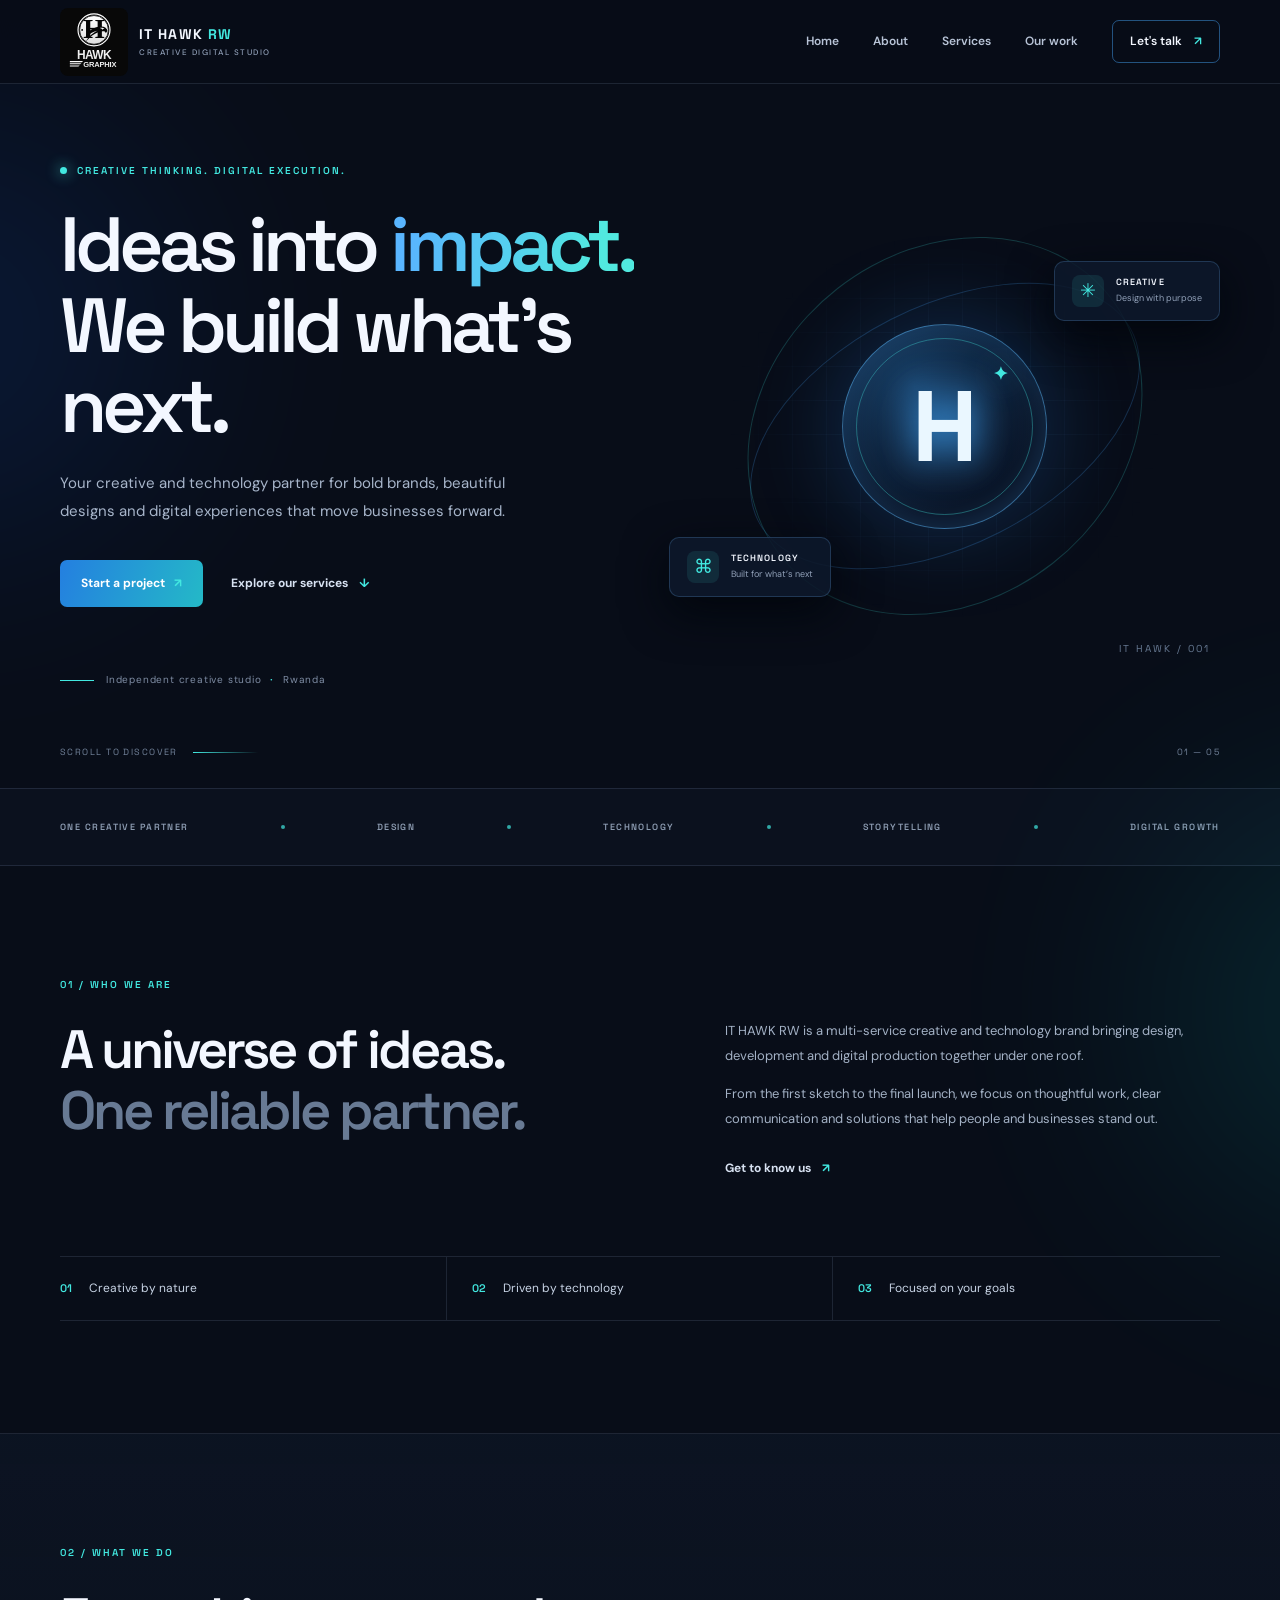
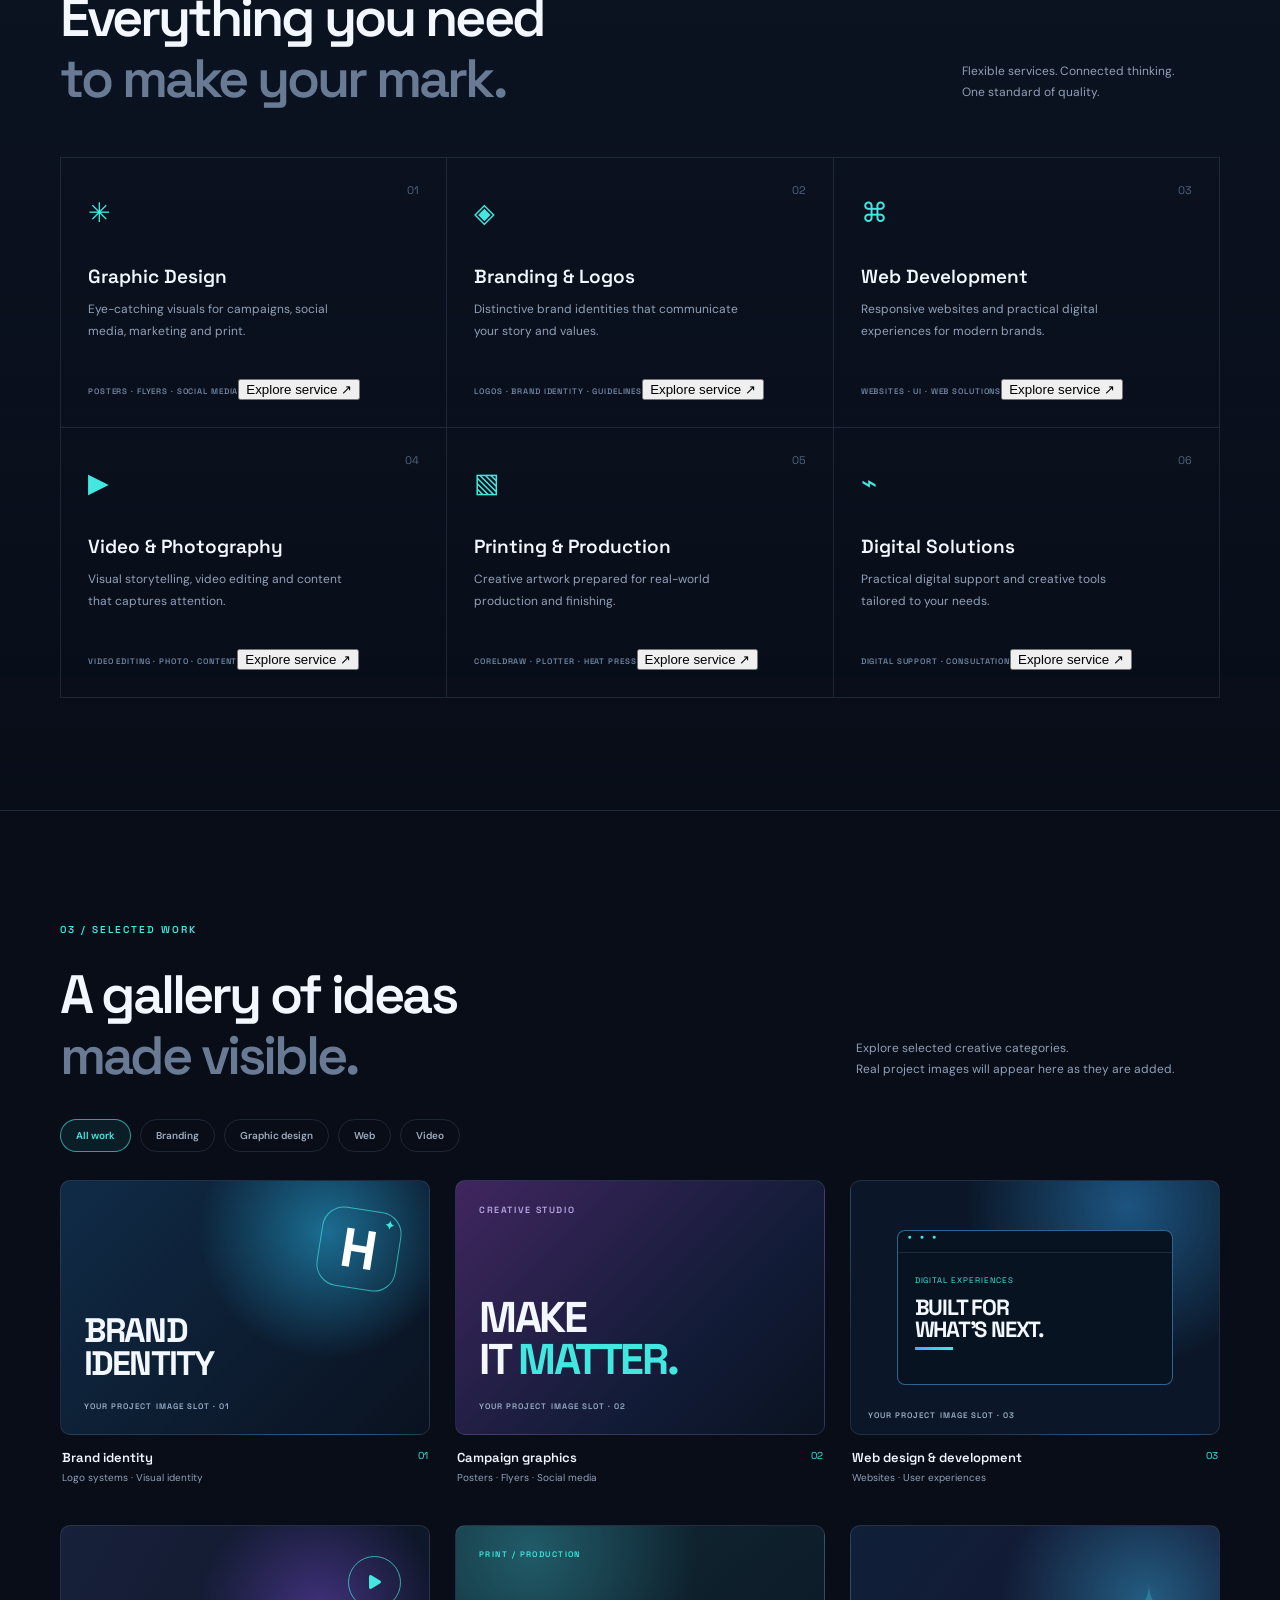
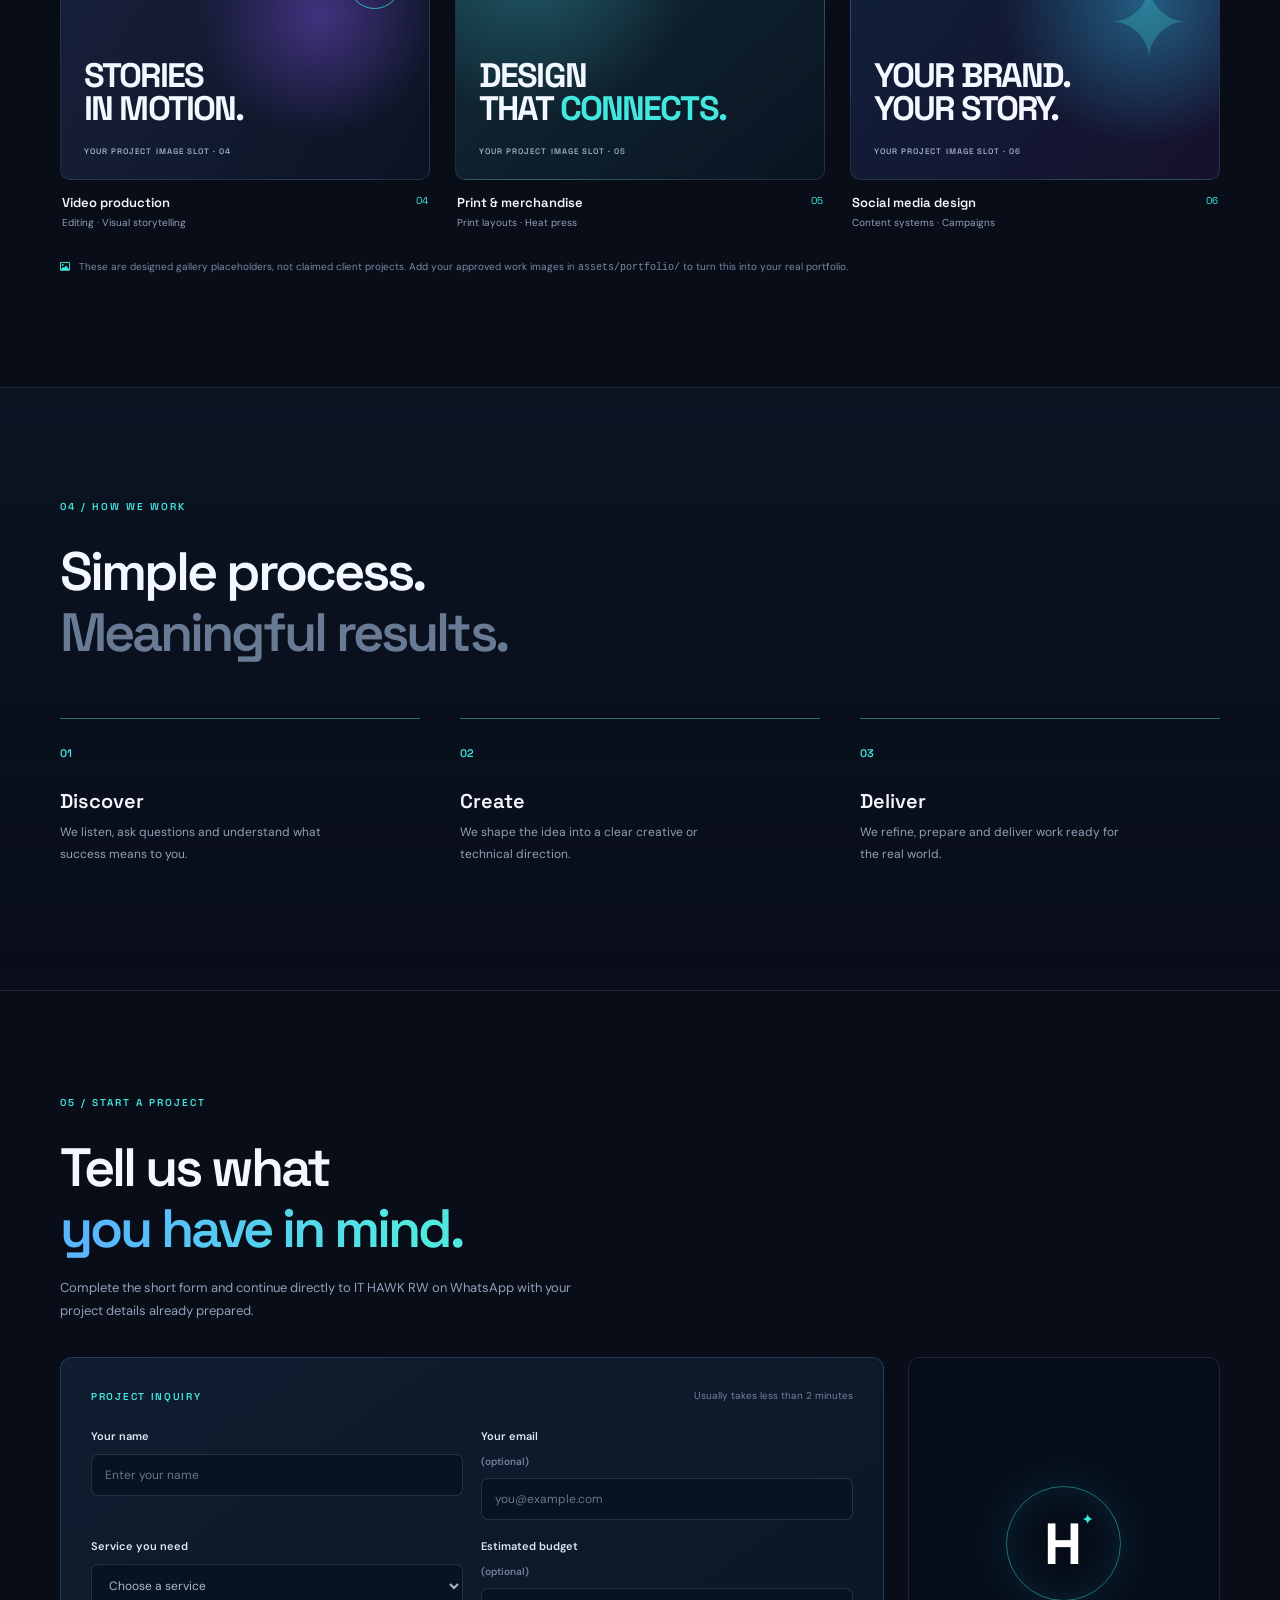
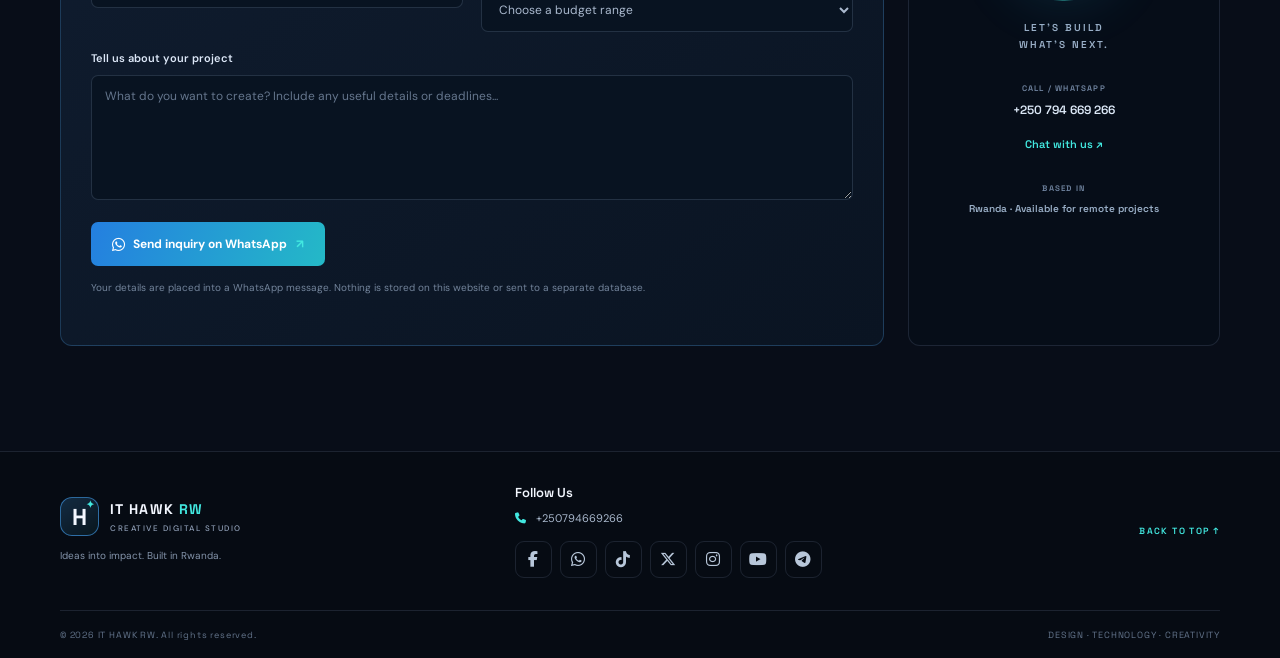
==== commit 814280b5: "Add interactive service detail dialogs" ====
--- a/index.html
+++ b/index.html
@@ -66,13 +66,23 @@
       <div class="section-kicker reveal">02 / WHAT WE DO</div>
       <div class="section-title-row reveal"><h2 class="section-heading">Everything you need<br><span class="muted">to make your mark.</span></h2><p>Flexible services. Connected thinking.<br>One standard of quality.</p></div>
       <div class="services-grid">
-        <article class="service-card reveal"><span class="service-number">01</span><div class="service-icon">✳</div><h3>Graphic Design</h3><p>Eye-catching visuals for campaigns, social media, marketing and print.</p><span class="service-tags">POSTERS · FLYERS · SOCIAL MEDIA</span></article>
-        <article class="service-card reveal"><span class="service-number">02</span><div class="service-icon">◈</div><h3>Branding & Logos</h3><p>Distinctive brand identities that communicate your story and values.</p><span class="service-tags">LOGOS · BRAND IDENTITY · GUIDELINES</span></article>
-        <article class="service-card reveal"><span class="service-number">03</span><div class="service-icon">⌘</div><h3>Web Development</h3><p>Responsive websites and practical digital experiences for modern brands.</p><span class="service-tags">WEBSITES · UI · WEB SOLUTIONS</span></article>
-        <article class="service-card reveal"><span class="service-number">04</span><div class="service-icon">▶</div><h3>Video & Photography</h3><p>Visual storytelling, video editing and content that captures attention.</p><span class="service-tags">VIDEO EDITING · PHOTO · CONTENT</span></article>
-        <article class="service-card reveal"><span class="service-number">05</span><div class="service-icon">▧</div><h3>Printing & Production</h3><p>Creative artwork prepared for real-world production and finishing.</p><span class="service-tags">CORELDRAW · PLOTTER · HEAT PRESS</span></article>
-        <article class="service-card reveal"><span class="service-number">06</span><div class="service-icon">⌁</div><h3>Digital Solutions</h3><p>Practical digital support and creative tools tailored to your needs.</p><span class="service-tags">DIGITAL SUPPORT · CONSULTATION</span></article>
+        <article class="service-card reveal" data-service="graphic-design"><span class="service-number">01</span><div class="service-icon">✳</div><h3>Graphic Design</h3><p>Eye-catching visuals for campaigns, social media, marketing and print.</p><span class="service-tags">POSTERS · FLYERS · SOCIAL MEDIA</span><button class="service-more" type="button" data-open-service="graphic-design" aria-haspopup="dialog">Explore service <span>↗</span></button></article>
+        <article class="service-card reveal" data-service="branding"><span class="service-number">02</span><div class="service-icon">◈</div><h3>Branding & Logos</h3><p>Distinctive brand identities that communicate your story and values.</p><span class="service-tags">LOGOS · BRAND IDENTITY · GUIDELINES</span><button class="service-more" type="button" data-open-service="branding" aria-haspopup="dialog">Explore service <span>↗</span></button></article>
+        <article class="service-card reveal" data-service="web-development"><span class="service-number">03</span><div class="service-icon">⌘</div><h3>Web Development</h3><p>Responsive websites and practical digital experiences for modern brands.</p><span class="service-tags">WEBSITES · UI · WEB SOLUTIONS</span><button class="service-more" type="button" data-open-service="web-development" aria-haspopup="dialog">Explore service <span>↗</span></button></article>
+        <article class="service-card reveal" data-service="video-photo"><span class="service-number">04</span><div class="service-icon">▶</div><h3>Video & Photography</h3><p>Visual storytelling, video editing and content that captures attention.</p><span class="service-tags">VIDEO EDITING · PHOTO · CONTENT</span><button class="service-more" type="button" data-open-service="video-photo" aria-haspopup="dialog">Explore service <span>↗</span></button></article>
+        <article class="service-card reveal" data-service="printing"><span class="service-number">05</span><div class="service-icon">▧</div><h3>Printing & Production</h3><p>Creative artwork prepared for real-world production and finishing.</p><span class="service-tags">CORELDRAW · PLOTTER · HEAT PRESS</span><button class="service-more" type="button" data-open-service="printing" aria-haspopup="dialog">Explore service <span>↗</span></button></article>
+        <article class="service-card reveal" data-service="digital-solutions"><span class="service-number">06</span><div class="service-icon">⌁</div><h3>Digital Solutions</h3><p>Practical digital support and creative tools tailored to your needs.</p><span class="service-tags">DIGITAL SUPPORT · CONSULTATION</span><button class="service-more" type="button" data-open-service="digital-solutions" aria-haspopup="dialog">Explore service <span>↗</span></button></article>
       </div>
+      <dialog class="service-dialog" id="service-dialog" aria-labelledby="service-dialog-title">
+        <button class="service-dialog-close" type="button" aria-label="Close service details">×</button>
+        <div class="service-dialog-kicker">IT HAWK RW / SERVICE DETAILS</div>
+        <div class="service-dialog-icon" id="service-dialog-icon">✳</div>
+        <h2 id="service-dialog-title">Service title</h2>
+        <p class="service-dialog-intro" id="service-dialog-intro"></p>
+        <h3>What we can create</h3>
+        <ul id="service-dialog-list"></ul>
+        <div class="service-dialog-footer"><span id="service-dialog-tags"></span><a class="button button-primary" id="service-dialog-cta" href="https://wa.me/250794669266">Ask about this service <span>↗</span></a></div>
+      </dialog>
     </div></section>
 
     <section class="section container work-section" id="work">
--- a/styles.css
+++ b/styles.css
@@ -76,3 +76,8 @@
 a:focus-visible,button:focus-visible{outline:2px solid var(--cyan);outline-offset:4px}
 @media(max-width:850px){.gallery-grid{grid-template-columns:repeat(2,minmax(0,1fr))}.contact-layout{grid-template-columns:1fr}.contact-info{min-height:300px}.footer-main{grid-template-columns:1fr 1fr}.footer-main>.back-top{grid-column:1/-1;justify-self:end}}
 @media(max-width:600px){.gallery-grid{grid-template-columns:1fr}.gallery-art{height:240px}.gallery-filters{gap:7px}.gallery-filter{padding:8px 12px}.inquiry-form{padding:22px 17px}.form-grid{grid-template-columns:1fr}.form-full{grid-column:auto}.form-heading{align-items:flex-start;flex-direction:column;gap:4px}.inquiry-submit{width:100%;font-size:11px}.footer-main{grid-template-columns:1fr;gap:25px}.footer-main>.back-top{grid-column:auto;justify-self:start}.social-icons{gap:9px}}
+
+
+/* Hawk Graphix brand mark */
+.brand-logo{display:block;width:68px;height:68px;object-fit:contain;border-radius:8px;flex:0 0 auto}
+@media(max-width:600px){.brand-logo{width:54px;height:54px}}
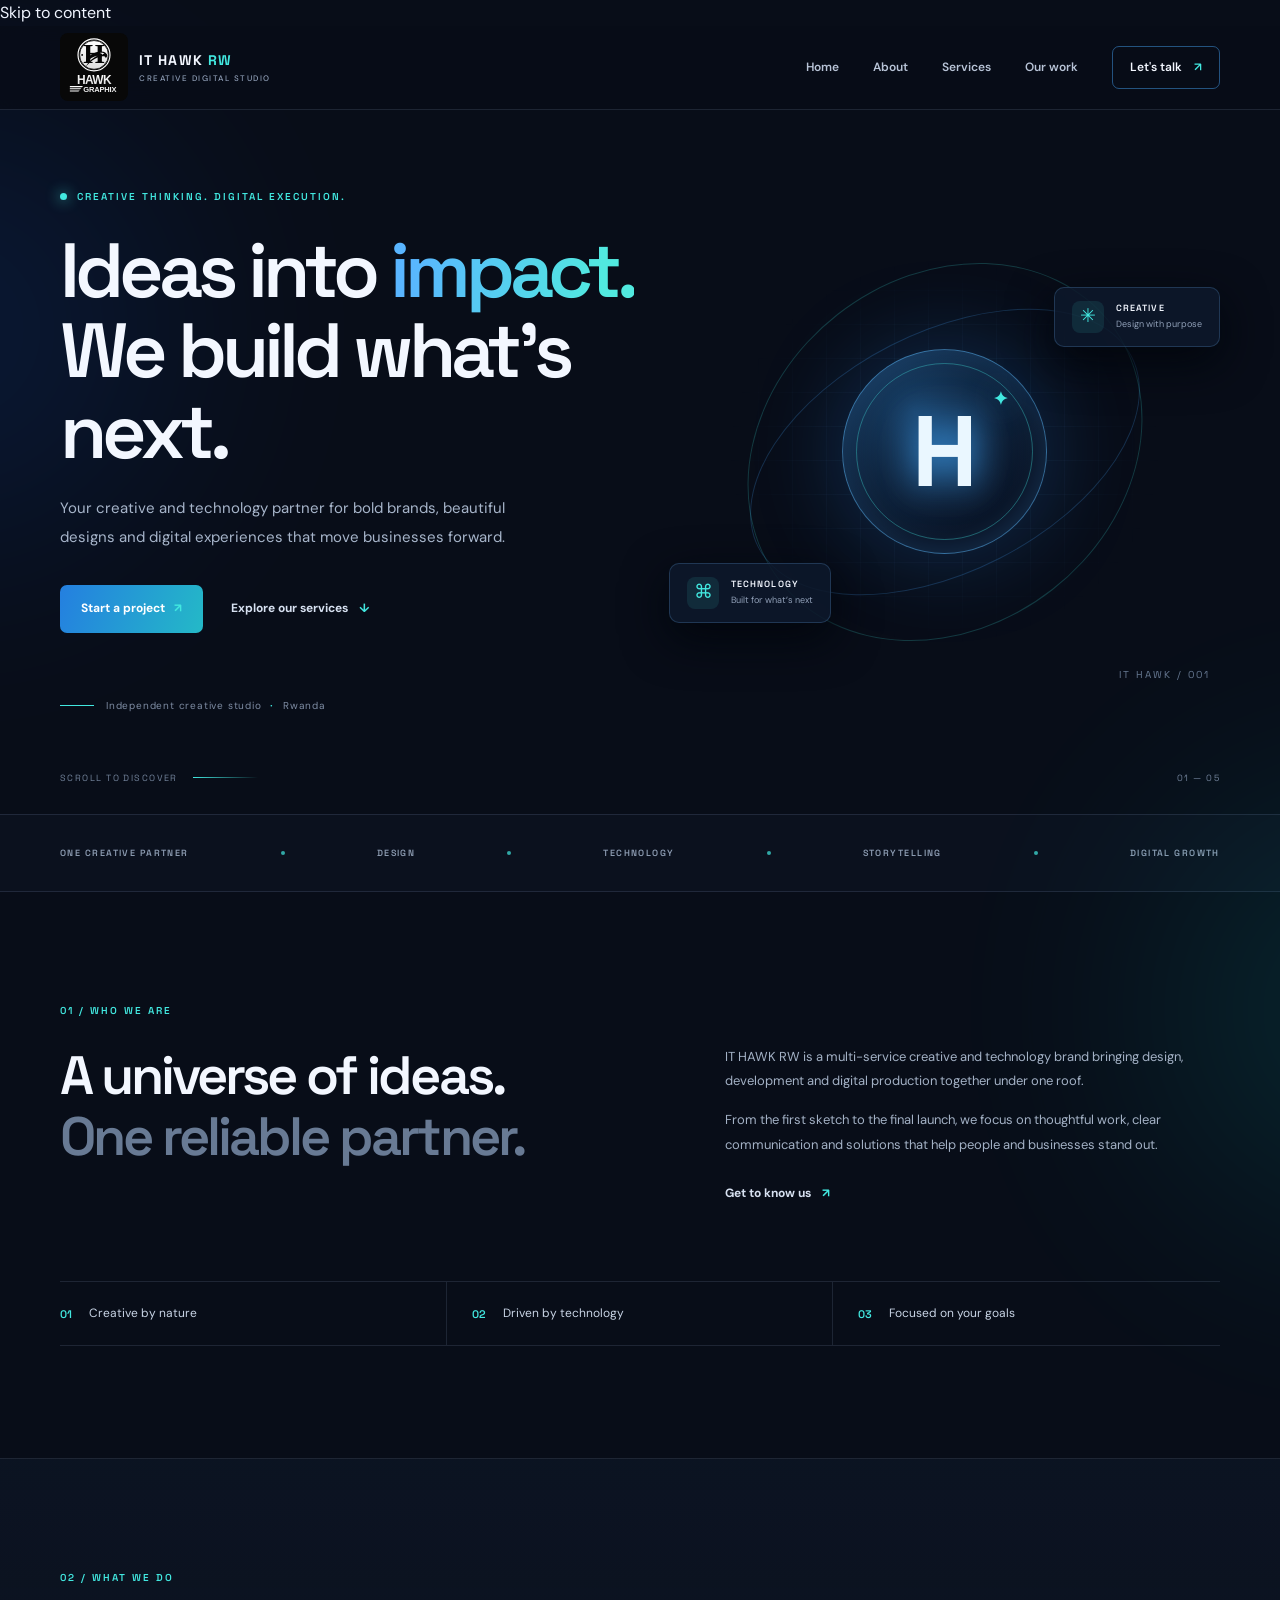
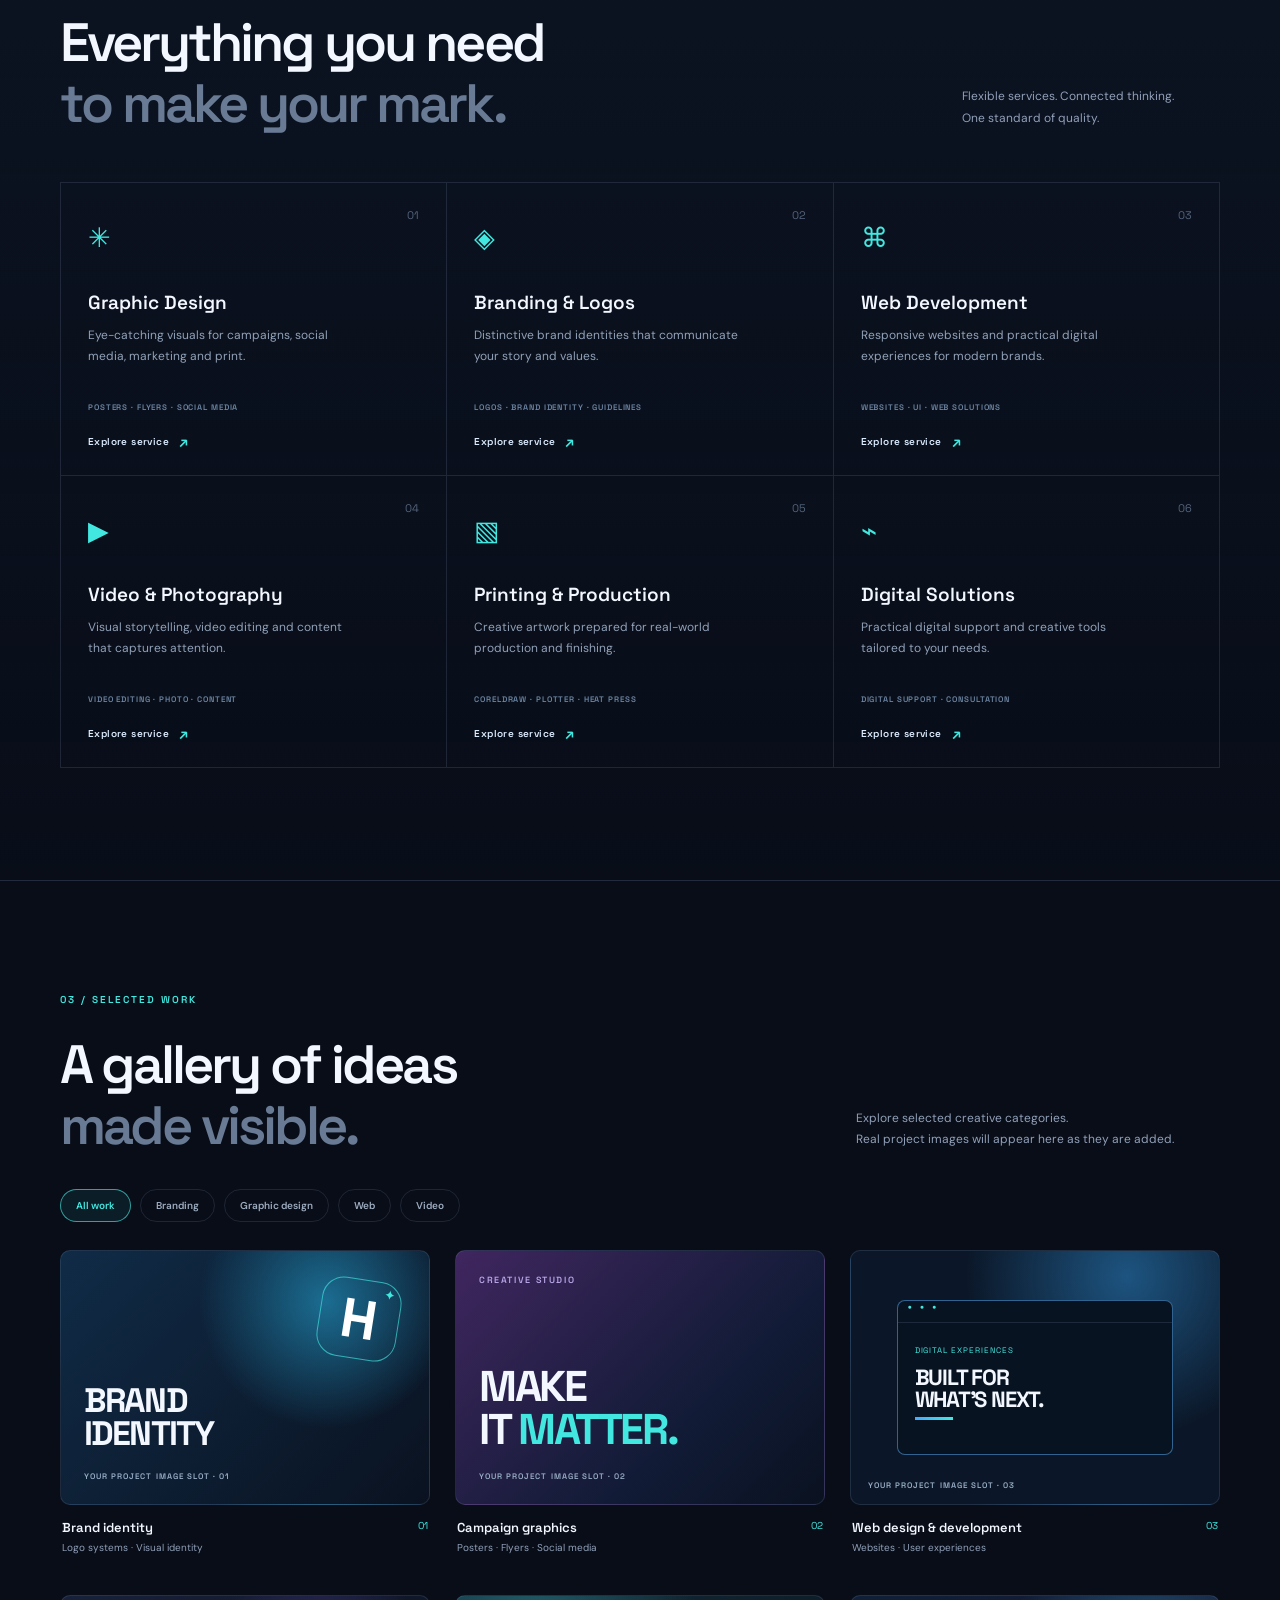
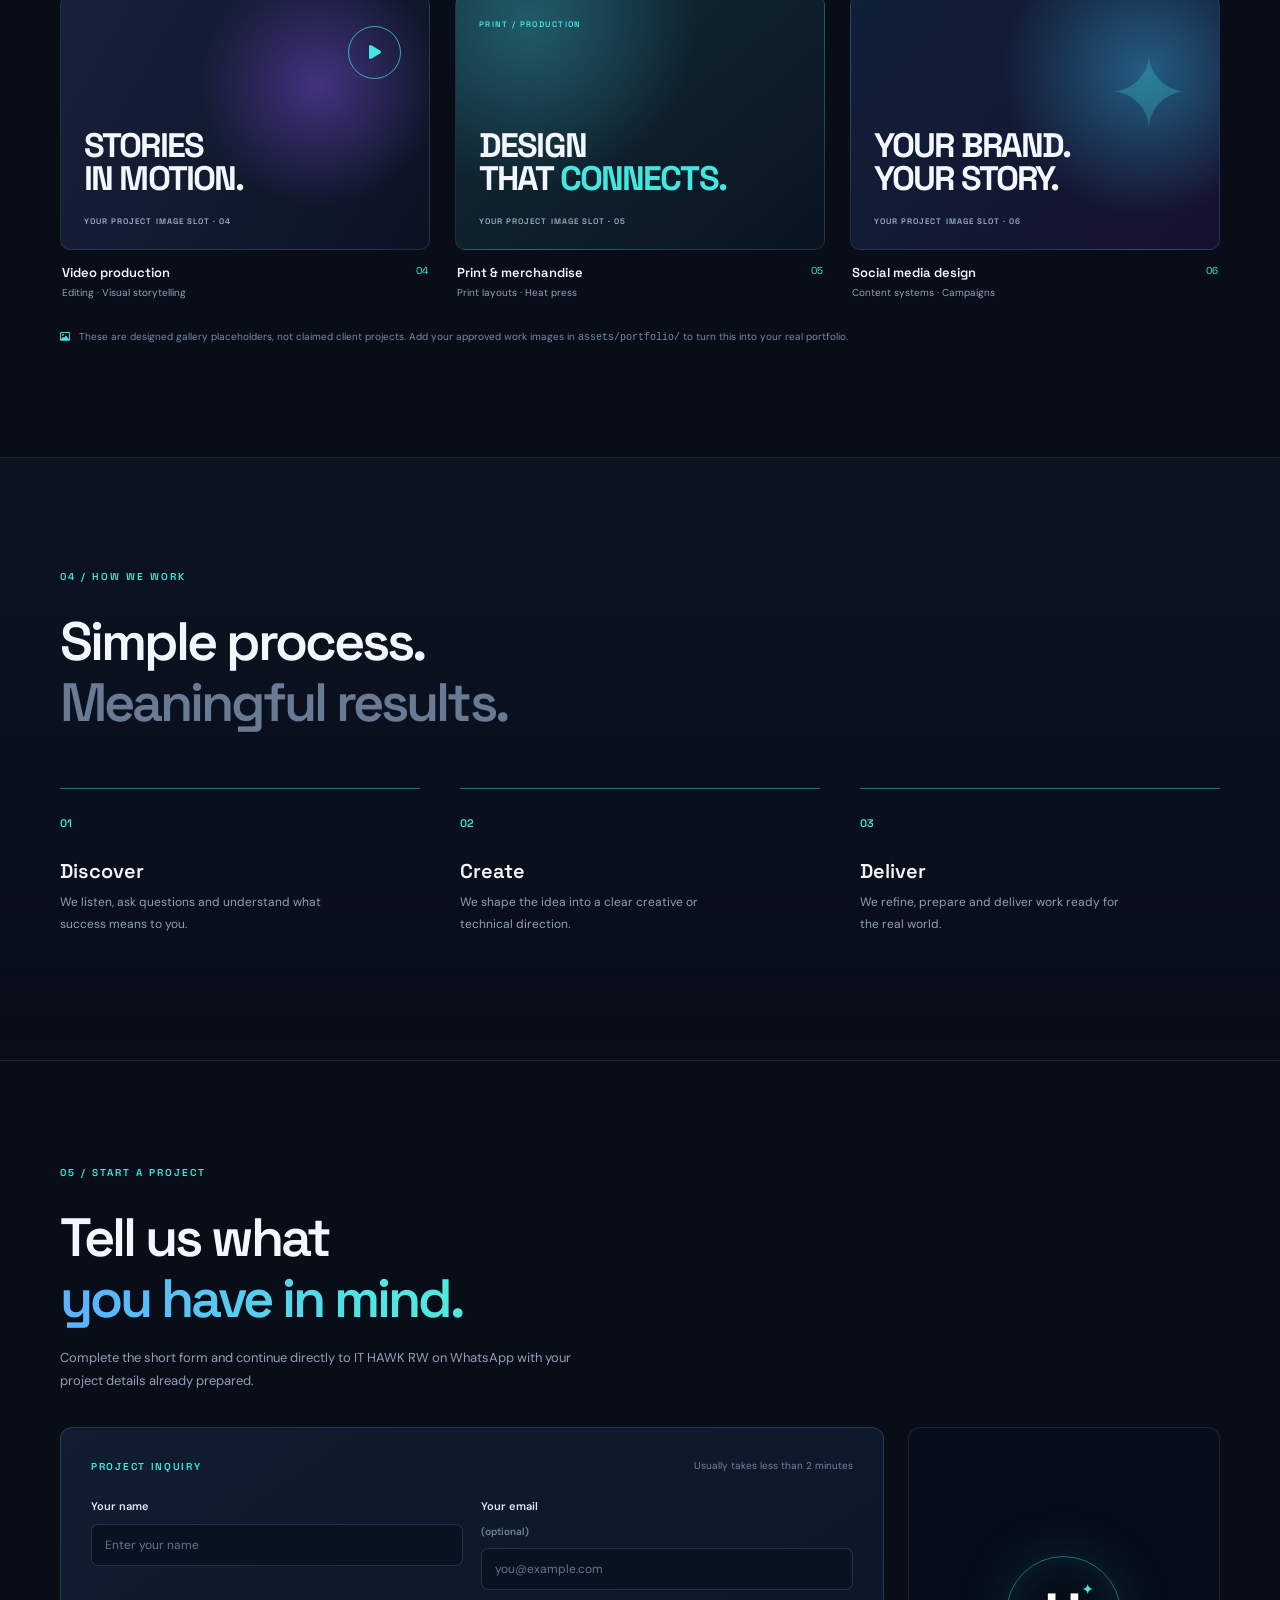
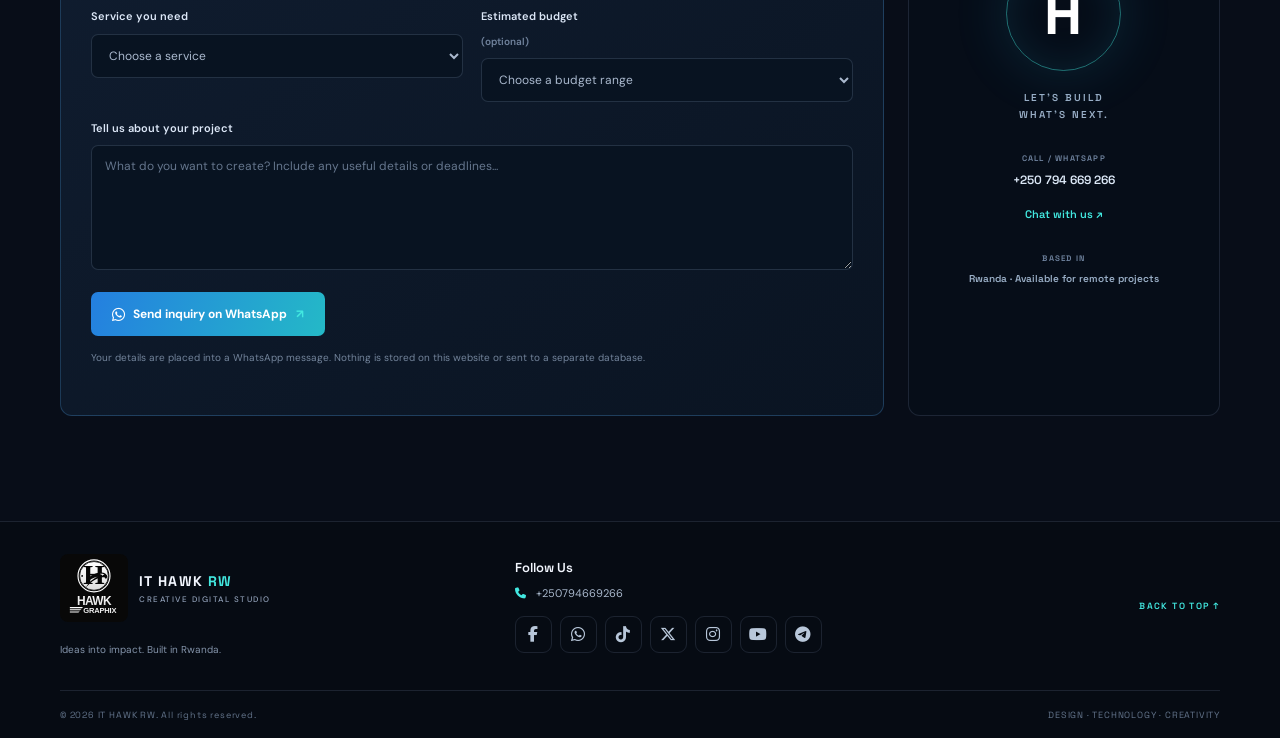
==== commit daa57f30: "Polish SEO, accessibility and brand metadata" ====
--- a/index.html
+++ b/index.html
@@ -6,11 +6,19 @@
   <meta name="theme-color" content="#080d18">
   <meta name="description" content="IT HAWK RW — creative design, web development, video production, branding and digital solutions in Rwanda.">
   <meta name="keywords" content="IT HAWK RW, graphic design Rwanda, web development Rwanda, logo design, video editing, printing, digital solutions">
+  <meta name="author" content="IT HAWK RW">
+  <meta name="robots" content="index, follow, max-image-preview:large">
+  <meta name="color-scheme" content="dark">
+  <meta name="twitter:card" content="summary">
+  <meta name="twitter:title" content="IT HAWK RW | Creative Digital Solutions">
+  <meta name="twitter:description" content="Creative design, branding, websites, video and digital production in Rwanda.">
   <meta property="og:title" content="IT HAWK RW | Creative Digital Solutions">
   <meta property="og:description" content="Ideas into impact. Design, development and digital creativity from Rwanda.">
   <meta property="og:type" content="website">
   <title>IT HAWK RW | Creative Digital Solutions</title>
+  <script type="application/ld+json">{"@context":"https://schema.org","@type":"ProfessionalService","name":"IT HAWK RW","alternateName":"Hawk Graphix","description":"Creative design, branding, web development, video production, printing and digital solutions in Rwanda.","telephone":"+250794669266","areaServed":{"@type":"Country","name":"Rwanda"},"sameAs":["https://www.facebook.com/mrhawk734","https://www.instagram.com/hawk_mrperfect/","https://www.tiktok.com/@mrhawk733","https://x.com/mrhawk2007","https://youtube.com/@mrhawk_rw","https://t.me/it_hawk_rw","https://wa.me/250794669266"],"image":"assets/brand/hawk-graphix.svg"}</script>
   <link rel="icon" href="favicon.svg" type="image/svg+xml">
+  <link rel="apple-touch-icon" href="favicon.svg">
   <link rel="preconnect" href="https://fonts.googleapis.com">
   <link rel="preconnect" href="https://fonts.gstatic.com" crossorigin>
   <link href="https://fonts.googleapis.com/css2?family=DM+Sans:wght@400;500;600;700&family=Space+Grotesk:wght@400;500;600;700&display=swap" rel="stylesheet">
@@ -18,20 +26,21 @@
   <link rel="stylesheet" href="https://cdnjs.cloudflare.com/ajax/libs/font-awesome/6.5.2/css/all.min.css" referrerpolicy="no-referrer">
 </head>
 <body>
+  <a class="skip-link" href="#main-content">Skip to content</a>
   <div class="ambient ambient-one"></div><div class="ambient ambient-two"></div>
   <header class="site-header" id="top">
     <nav class="nav container" aria-label="Main navigation">
       <a class="brand" href="#top" aria-label="IT HAWK RW home">
         <img class="brand-logo" src="assets/brand/hawk-graphix.svg" alt="Hawk Graphix logo"><span class="brand-name">IT HAWK <b>RW</b><small>CREATIVE DIGITAL STUDIO</small></span>
       </a>
-      <button class="menu-toggle" aria-label="Toggle navigation" aria-expanded="false"><span></span><span></span><span></span></button>
-      <div class="nav-links">
+      <button class="menu-toggle" aria-label="Toggle navigation" aria-controls="primary-navigation" aria-expanded="false"><span></span><span></span><span></span></button>
+      <div class="nav-links" id="primary-navigation">
         <a href="#home">Home</a><a href="#about">About</a><a href="#services">Services</a><a href="#work">Our work</a><a href="#contact" class="nav-cta">Let's talk <span>↗</span></a>
       </div>
     </nav>
   </header>
 
-  <main>
+  <main id="main-content">
     <section class="hero section container" id="home">
       <div class="hero-copy reveal">
         <div class="eyebrow"><span class="status-dot"></span> CREATIVE THINKING. DIGITAL EXECUTION.</div>
@@ -156,7 +165,7 @@
 
   <footer class="footer">
     <div class="container footer-main">
-      <div class="footer-brand"><a class="brand" href="#top"><span class="brand-mark">H<span>✦</span></span><span class="brand-name">IT HAWK <b>RW</b><small>CREATIVE DIGITAL STUDIO</small></span></a><p>Ideas into impact. Built in Rwanda.</p></div>
+      <div class="footer-brand"><a class="brand" href="#top" aria-label="IT HAWK RW home"><img class="brand-logo" src="assets/brand/hawk-graphix.svg" alt="Hawk Graphix logo"><span class="brand-name">IT HAWK <b>RW</b><small>CREATIVE DIGITAL STUDIO</small></span></a><p>Ideas into impact. Built in Rwanda.</p></div>
       <div class="footer-social">
         <h3>Follow Us</h3>
         <p class="footer-contact"><i class="fa-solid fa-phone"></i> <a href="tel:+250794669266">+250794669266</a></p>
@@ -174,6 +183,6 @@
     </div>
     <div class="container footer-bottom"><span>© <span id="year"></span> IT HAWK RW. All rights reserved.</span><span>DESIGN · TECHNOLOGY · CREATIVITY</span></div>
   </footer>
-  <script src="script.js"></script>
+  <script src="script.js" defer></script>
 </body>
 </html>
--- a/styles.css
+++ b/styles.css
@@ -81,3 +81,26 @@
 /* Hawk Graphix brand mark */
 .brand-logo{display:block;width:68px;height:68px;object-fit:contain;border-radius:8px;flex:0 0 auto}
 @media(max-width:600px){.brand-logo{width:54px;height:54px}}
+
+
+/* Interactive service detail cards and dialog */
+.service-card{display:flex;flex-direction:column;align-items:flex-start}
+.service-card .service-tags{margin-top:auto}
+.service-more{display:inline-flex;align-items:center;gap:10px;margin-top:20px;padding:0;border:0;background:transparent;color:#dcecff;font:600 10px var(--display);cursor:pointer;letter-spacing:.04em}
+.service-more span{color:var(--cyan);font-size:15px;transition:transform .2s}
+.service-more:hover{color:var(--cyan)}
+.service-more:hover span{transform:translate(3px,-3px)}
+.service-dialog{width:min(560px,calc(100% - 30px));max-width:none;max-height:min(82vh,760px);overflow:auto;padding:36px;border:1px solid rgba(66,232,224,.32);border-radius:16px;background:radial-gradient(circle at 100% 0,rgba(35,127,174,.2),transparent 35%),#0d1829;color:var(--text);box-shadow:0 30px 100px rgba(0,0,0,.65)}
+.service-dialog::backdrop{background:rgba(1,5,12,.78);backdrop-filter:blur(6px)}
+.service-dialog-close{position:absolute;right:18px;top:14px;width:35px;height:35px;border:1px solid var(--line);border-radius:50%;background:#111f32;color:#dcecff;font-size:23px;cursor:pointer}
+.service-dialog-kicker{font:600 9px var(--display);letter-spacing:.19em;color:var(--cyan)}
+.service-dialog-icon{width:54px;height:54px;margin:25px 0 15px;border:1px solid rgba(66,232,224,.3);border-radius:13px;display:grid;place-items:center;color:var(--cyan);font-size:27px;background:rgba(66,232,224,.07)}
+.service-dialog h2{font:600 clamp(27px,5vw,38px)/1.1 var(--display);letter-spacing:-.04em;margin:0 40px 12px 0}
+.service-dialog-intro{font-size:13px;line-height:1.8;color:#a8b8ce}
+.service-dialog h3{font:600 12px var(--display);margin:25px 0 12px}
+.service-dialog ul{padding-left:18px;color:#b8c7da;font-size:12px;line-height:2}
+.service-dialog li::marker{color:var(--cyan)}
+.service-dialog-footer{display:flex;justify-content:space-between;align-items:center;gap:15px;flex-wrap:wrap;margin-top:25px;padding-top:20px;border-top:1px solid var(--line)}
+.service-dialog-footer>span{font:600 8px/1.8 var(--display);letter-spacing:.1em;color:#7f94af;max-width:190px}
+.service-dialog-footer .button{font-size:10px}
+@media(max-width:600px){.service-dialog{padding:28px 22px}.service-dialog-footer{align-items:flex-start;flex-direction:column}.service-dialog-footer .button{width:100%}}
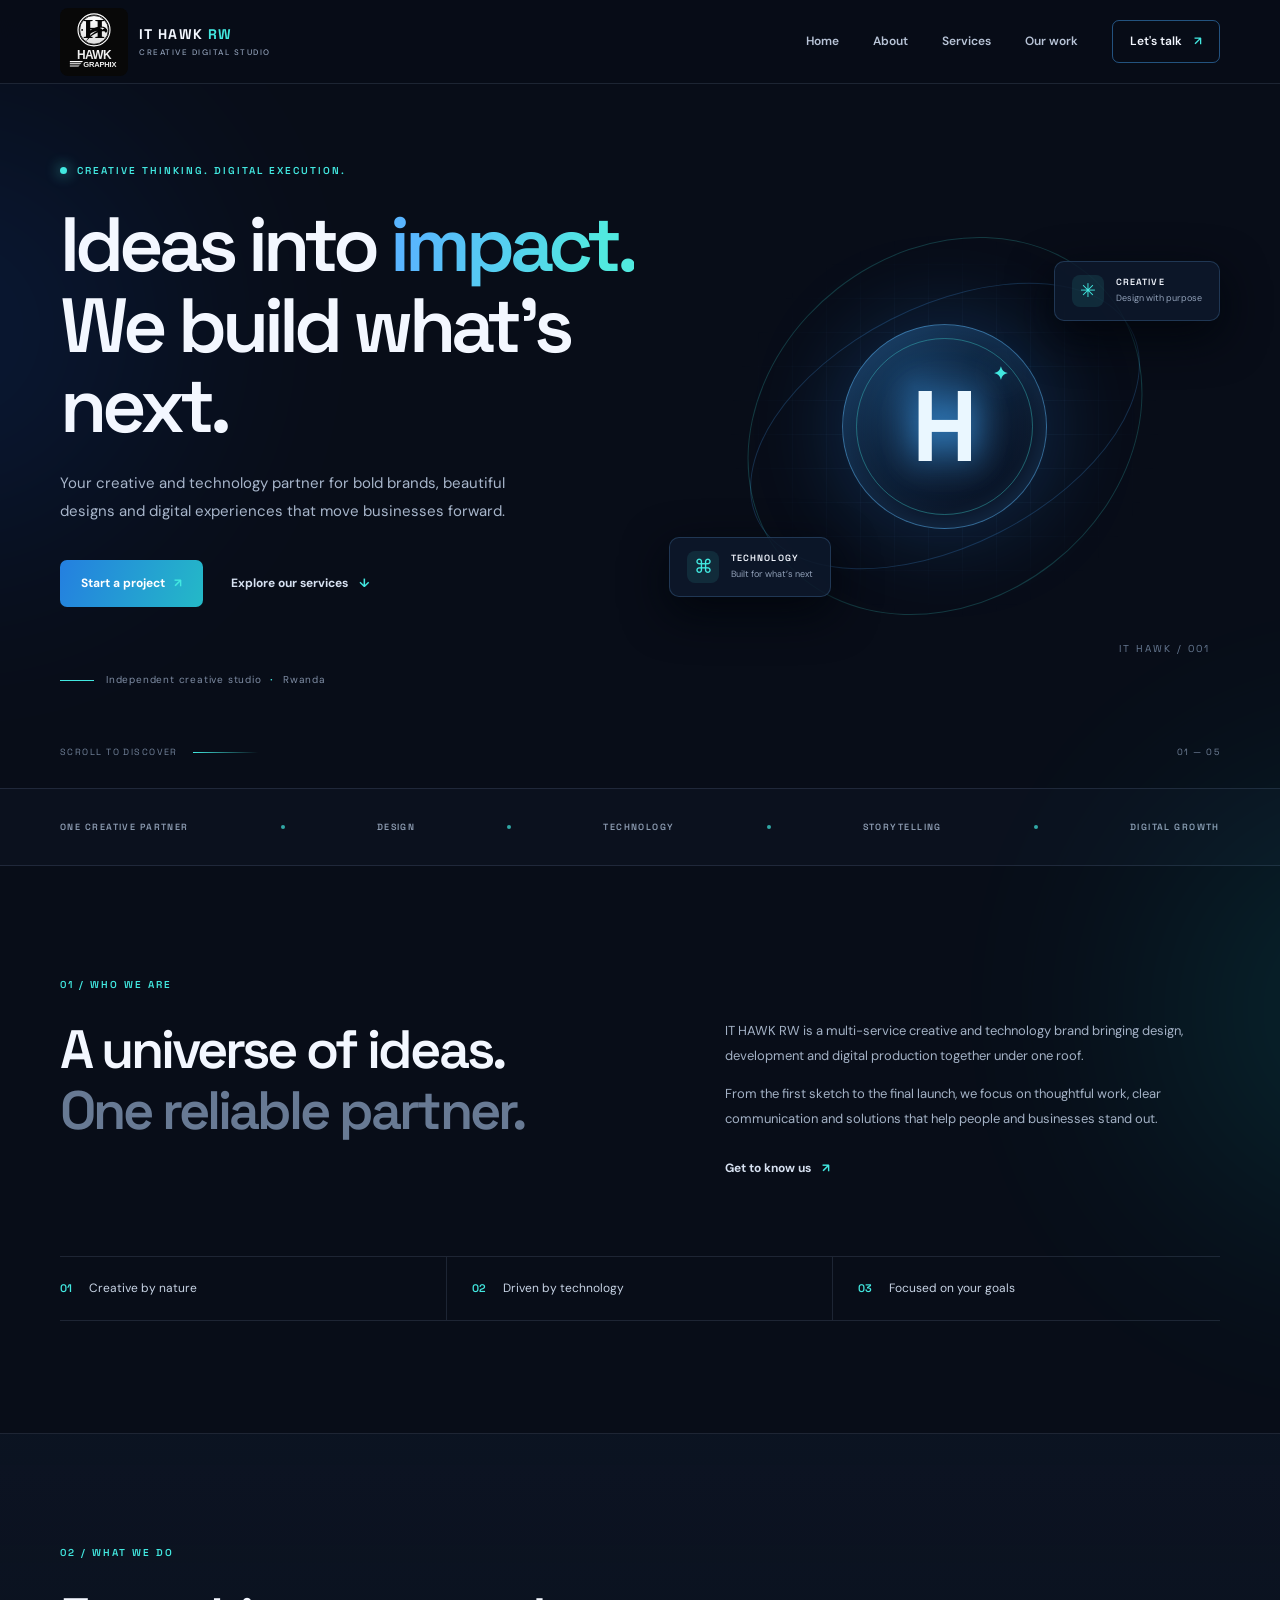
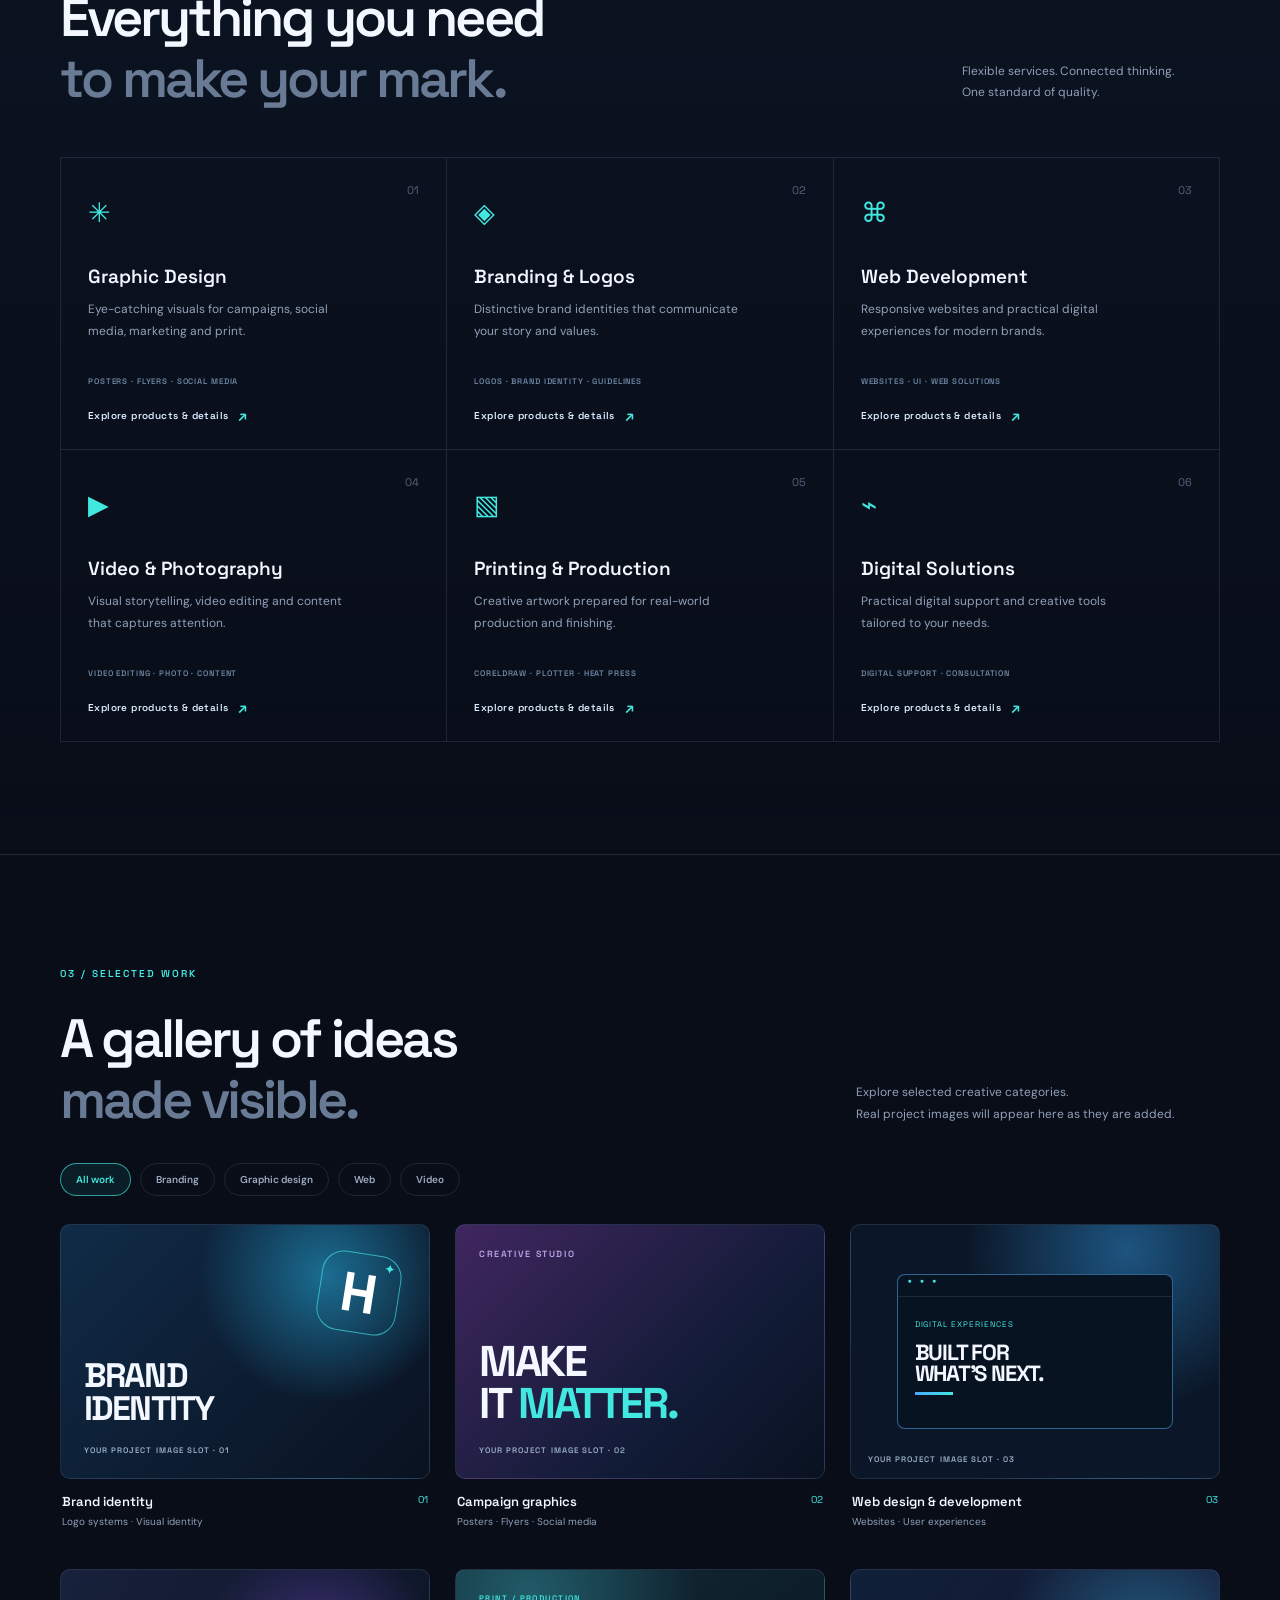
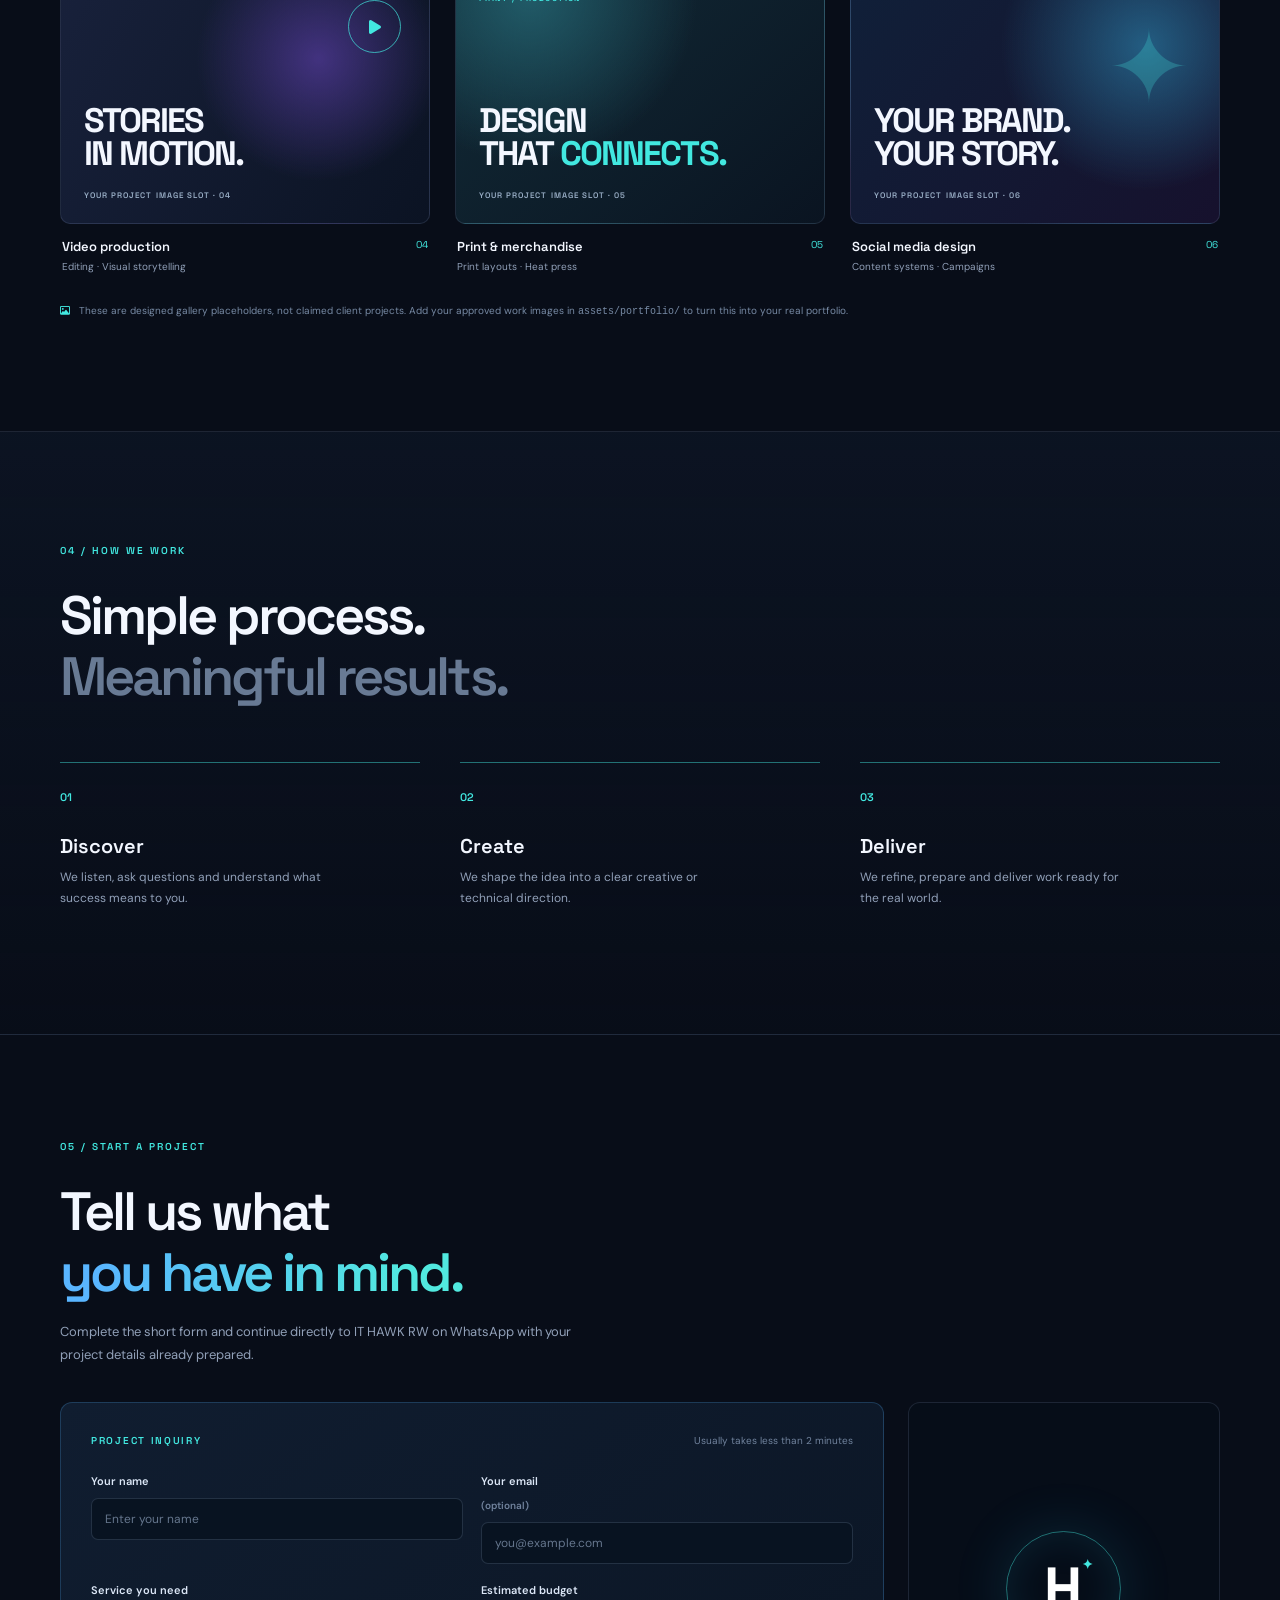
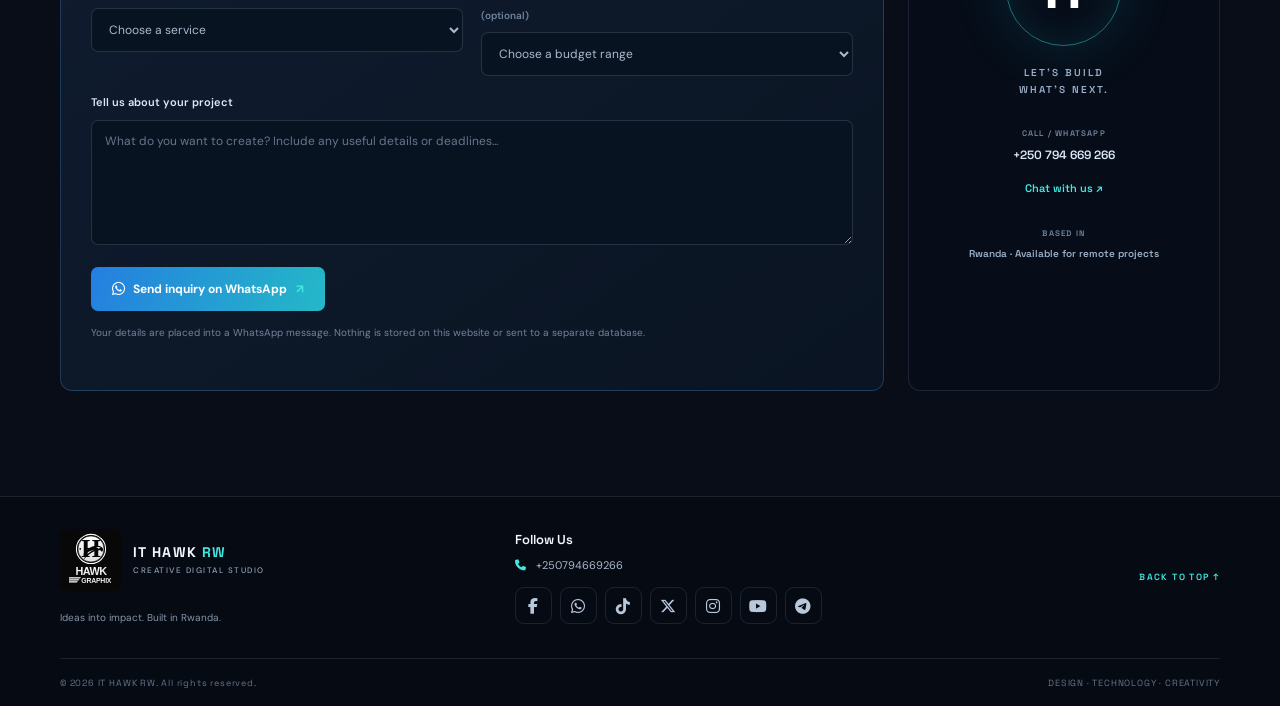
==== commit e644615a: "Link service cards to detailed product catalog" ====
--- a/index.html
+++ b/index.html
@@ -75,23 +75,13 @@
       <div class="section-kicker reveal">02 / WHAT WE DO</div>
       <div class="section-title-row reveal"><h2 class="section-heading">Everything you need<br><span class="muted">to make your mark.</span></h2><p>Flexible services. Connected thinking.<br>One standard of quality.</p></div>
       <div class="services-grid">
-        <article class="service-card reveal" data-service="graphic-design"><span class="service-number">01</span><div class="service-icon">✳</div><h3>Graphic Design</h3><p>Eye-catching visuals for campaigns, social media, marketing and print.</p><span class="service-tags">POSTERS · FLYERS · SOCIAL MEDIA</span><button class="service-more" type="button" data-open-service="graphic-design" aria-haspopup="dialog">Explore service <span>↗</span></button></article>
-        <article class="service-card reveal" data-service="branding"><span class="service-number">02</span><div class="service-icon">◈</div><h3>Branding & Logos</h3><p>Distinctive brand identities that communicate your story and values.</p><span class="service-tags">LOGOS · BRAND IDENTITY · GUIDELINES</span><button class="service-more" type="button" data-open-service="branding" aria-haspopup="dialog">Explore service <span>↗</span></button></article>
-        <article class="service-card reveal" data-service="web-development"><span class="service-number">03</span><div class="service-icon">⌘</div><h3>Web Development</h3><p>Responsive websites and practical digital experiences for modern brands.</p><span class="service-tags">WEBSITES · UI · WEB SOLUTIONS</span><button class="service-more" type="button" data-open-service="web-development" aria-haspopup="dialog">Explore service <span>↗</span></button></article>
-        <article class="service-card reveal" data-service="video-photo"><span class="service-number">04</span><div class="service-icon">▶</div><h3>Video & Photography</h3><p>Visual storytelling, video editing and content that captures attention.</p><span class="service-tags">VIDEO EDITING · PHOTO · CONTENT</span><button class="service-more" type="button" data-open-service="video-photo" aria-haspopup="dialog">Explore service <span>↗</span></button></article>
-        <article class="service-card reveal" data-service="printing"><span class="service-number">05</span><div class="service-icon">▧</div><h3>Printing & Production</h3><p>Creative artwork prepared for real-world production and finishing.</p><span class="service-tags">CORELDRAW · PLOTTER · HEAT PRESS</span><button class="service-more" type="button" data-open-service="printing" aria-haspopup="dialog">Explore service <span>↗</span></button></article>
-        <article class="service-card reveal" data-service="digital-solutions"><span class="service-number">06</span><div class="service-icon">⌁</div><h3>Digital Solutions</h3><p>Practical digital support and creative tools tailored to your needs.</p><span class="service-tags">DIGITAL SUPPORT · CONSULTATION</span><button class="service-more" type="button" data-open-service="digital-solutions" aria-haspopup="dialog">Explore service <span>↗</span></button></article>
+        <article class="service-card reveal" data-service="graphic-design"><span class="service-number">01</span><div class="service-icon">✳</div><h3>Graphic Design</h3><p>Eye-catching visuals for campaigns, social media, marketing and print.</p><span class="service-tags">POSTERS · FLYERS · SOCIAL MEDIA</span><a class="service-more" href="services.html#service-catalog">Explore products & details <span>↗</span></a></article>
+        <article class="service-card reveal" data-service="branding"><span class="service-number">02</span><div class="service-icon">◈</div><h3>Branding & Logos</h3><p>Distinctive brand identities that communicate your story and values.</p><span class="service-tags">LOGOS · BRAND IDENTITY · GUIDELINES</span><a class="service-more" href="services.html#service-catalog">Explore products & details <span>↗</span></a></article>
+        <article class="service-card reveal" data-service="web-development"><span class="service-number">03</span><div class="service-icon">⌘</div><h3>Web Development</h3><p>Responsive websites and practical digital experiences for modern brands.</p><span class="service-tags">WEBSITES · UI · WEB SOLUTIONS</span><a class="service-more" href="services.html#service-catalog">Explore products & details <span>↗</span></a></article>
+        <article class="service-card reveal" data-service="video-photo"><span class="service-number">04</span><div class="service-icon">▶</div><h3>Video & Photography</h3><p>Visual storytelling, video editing and content that captures attention.</p><span class="service-tags">VIDEO EDITING · PHOTO · CONTENT</span><a class="service-more" href="services.html#service-catalog">Explore products & details <span>↗</span></a></article>
+        <article class="service-card reveal" data-service="printing"><span class="service-number">05</span><div class="service-icon">▧</div><h3>Printing & Production</h3><p>Creative artwork prepared for real-world production and finishing.</p><span class="service-tags">CORELDRAW · PLOTTER · HEAT PRESS</span><a class="service-more" href="services.html#service-catalog">Explore products & details <span>↗</span></a></article>
+        <article class="service-card reveal" data-service="digital-solutions"><span class="service-number">06</span><div class="service-icon">⌁</div><h3>Digital Solutions</h3><p>Practical digital support and creative tools tailored to your needs.</p><span class="service-tags">DIGITAL SUPPORT · CONSULTATION</span><a class="service-more" href="services.html#service-catalog">Explore products & details <span>↗</span></a></article>
       </div>
-      <dialog class="service-dialog" id="service-dialog" aria-labelledby="service-dialog-title">
-        <button class="service-dialog-close" type="button" aria-label="Close service details">×</button>
-        <div class="service-dialog-kicker">IT HAWK RW / SERVICE DETAILS</div>
-        <div class="service-dialog-icon" id="service-dialog-icon">✳</div>
-        <h2 id="service-dialog-title">Service title</h2>
-        <p class="service-dialog-intro" id="service-dialog-intro"></p>
-        <h3>What we can create</h3>
-        <ul id="service-dialog-list"></ul>
-        <div class="service-dialog-footer"><span id="service-dialog-tags"></span><a class="button button-primary" id="service-dialog-cta" href="https://wa.me/250794669266">Ask about this service <span>↗</span></a></div>
-      </dialog>
     </div></section>
 
     <section class="section container work-section" id="work">
--- a/styles.css
+++ b/styles.css
@@ -104,3 +104,13 @@
 .service-dialog-footer>span{font:600 8px/1.8 var(--display);letter-spacing:.1em;color:#7f94af;max-width:190px}
 .service-dialog-footer .button{font-size:10px}
 @media(max-width:600px){.service-dialog{padding:28px 22px}.service-dialog-footer{align-items:flex-start;flex-direction:column}.service-dialog-footer .button{width:100%}}
+
+
+/* Final accessibility and conversion polish */
+.skip-link{position:fixed;z-index:1000;left:16px;top:12px;padding:12px 16px;background:#fff;color:#07111f;border-radius:7px;font-weight:700;transform:translateY(-160%);transition:transform .2s}
+.skip-link:focus{transform:translateY(0)}
+.nav-links a:focus-visible,.text-link:focus-visible,.button:focus-visible{outline:2px solid var(--cyan);outline-offset:5px}
+.menu-toggle{cursor:pointer}
+.service-card,.gallery-card{overflow-wrap:anywhere}
+.footer-brand .brand-logo{width:62px;height:62px}
+@media(prefers-reduced-motion:reduce){html:focus-within{scroll-behavior:auto}.skip-link{transition:none}}
